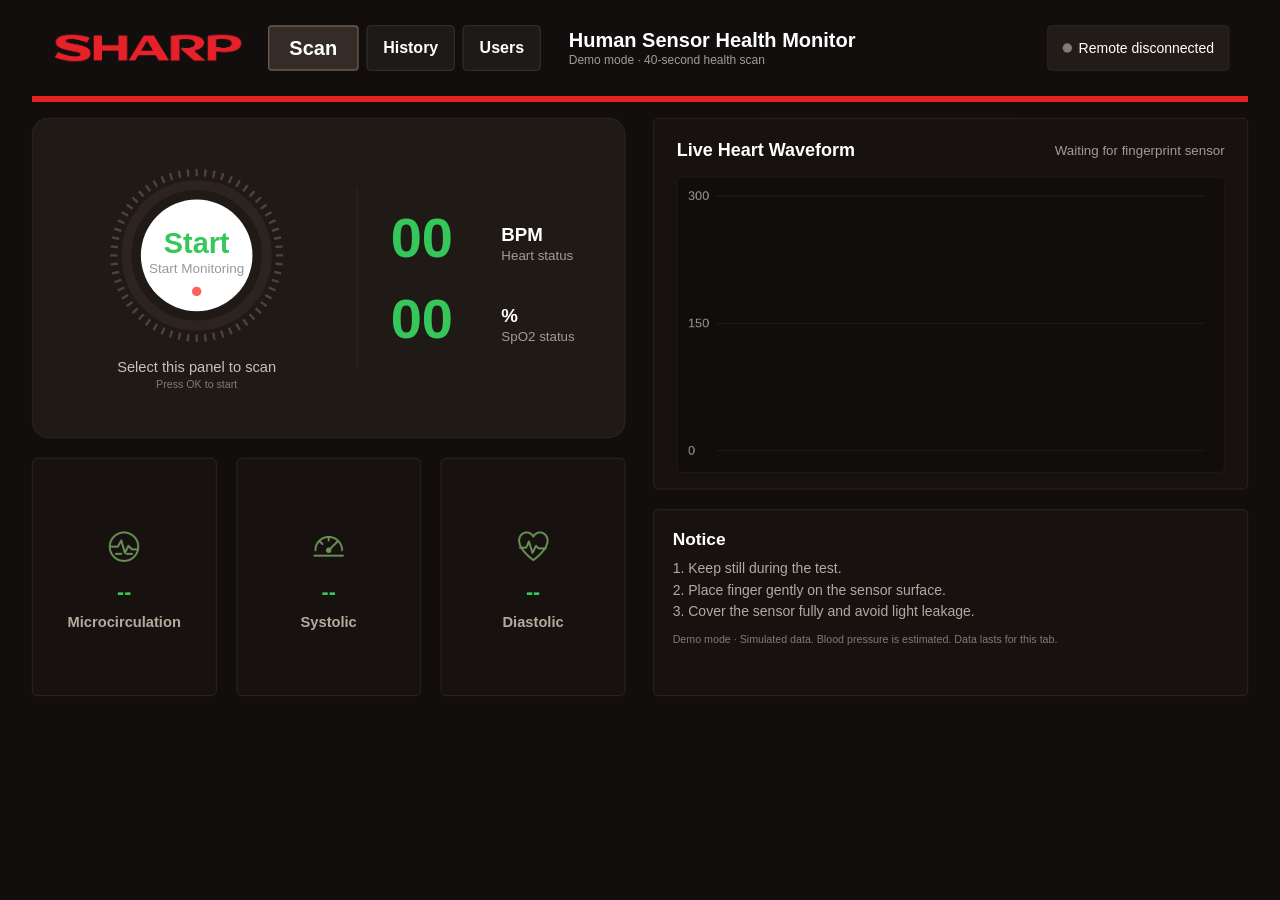
==== index.html @ 9d15a670 "Publish Human Health Monitor dashboard" ====
<!doctype html><html lang="en"><head><meta charset="utf-8"><meta name="viewport" content="width=device-width,initial-scale=1"><title>Human Health Monitor</title><meta name="description" content="Health sensor dashboard: measurements, pulse waveform, profiles and session reports."><link rel="icon" href="data:image/svg+xml,%3Csvg xmlns='http://www.w3.org/2000/svg' viewBox='0 0 32 32'%3E%3Crect width='32' height='32' rx='8' fill='%230b2430'/%3E%3Cpath d='M4 17h6l3-8 5 15 3-7h7' fill='none' stroke='%235de2c1' stroke-width='3'/%3E%3C/svg%3E"><link rel="stylesheet" href="style.css?v=2"></head><body><div id="stage"><header><button class="logoButton" id="logoButton" aria-label="Choose logo"><img id="brandLogo" src="assets/logo_sharp.png" alt="SHARP"></button><nav><button data-page="monitor" class="active">Scan</button><button data-page="reports">History</button><button data-page="users">Users</button></nav><div class="heading"><h1 id="pageTitle">Human Sensor Health Monitor</h1><p id="subtitle">Demo mode · 40-second health scan</p></div><button id="connect" class="connection"><i></i><span id="deviceName">Remote disconnected</span></button></header><main><section id="monitor" class="page scan"><div class="leftStack"><button class="collect" id="start" aria-label="Start health scan"><div class="ringAction"><div class="ring" id="ring"><svg viewBox="0 0 270 270" aria-hidden="true"><g id="ticks"></g><circle cx="135" cy="135" r="105.3" fill="none" stroke="#2d241f" stroke-width="14.85"/><circle id="progressArc" cx="135" cy="135" r="105.3" fill="none" stroke="#35c759" stroke-width="14.85" stroke-linecap="round" stroke-dasharray="661.619" stroke-dashoffset="661.619" transform="rotate(-90 135 135)"/><circle cx="135" cy="135" r="83.7" fill="white"/></svg><div class="ringText"><strong id="countdown">Start</strong><span id="ringCaption">Start Monitoring</span><i></i></div></div><span id="sessionTitle">Select this panel to scan</span><small id="sessionCopy">Press OK to start</small></div><div class="collectDivider"></div><div class="liveNumbers"><div class="liveRow"><strong id="hr">00</strong><div><b>BPM</b><span>Heart status</span></div></div><div class="liveRow"><strong id="spo">00</strong><div><b>%</b><span>SpO2 status</span></div></div></div></button><div class="bottomCards"><article class="panel"><img src="assets/microcirculation.png" alt=""><strong id="micro">--</strong><b>Microcirculation</b></article><article class="panel" title="Estimated from heart rate, not a measured blood pressure"><img src="assets/pressure.png" alt=""><strong id="sys">--</strong><b>Systolic</b></article><article class="panel" title="Estimated from heart rate, not a measured blood pressure"><img src="assets/hrv.png" alt=""><strong id="dia">--</strong><b>Diastolic</b></article></div></div><div class="rightStack"><article class="panel wavePanel"><div class="waveHead"><h2>Live Heart Waveform</h2><span id="waveLabel">Waiting for fingerprint sensor</span></div><div class="chart"><canvas id="wave" aria-label="Live heart waveform" role="img"></canvas></div></article><article class="panel noticePanel"><h2>Notice</h2><p>1. Keep still during the test.<br>2. Place finger gently on the sensor surface.<br>3. Cover the sensor fully and avoid light leakage.</p><small id="notice" role="status">Demo mode · Simulated data. Blood pressure is estimated. Data lasts for this tab.</small></article></div></section><section id="reports" class="page historyPage" hidden><aside class="panel historyNav" id="historyNav"></aside><div class="panel historyContent"><div class="sectionhead"><div><h2 id="historyHeading">Report</h2><p>Latest 10 full health reports</p></div><button class="gold" id="latestReport">View Latest Report</button></div><div class="historyColumns"><div class="chart historyChart"><h2>Trend Chart</h2><div id="trend"></div></div><div class="chart historyRecords"><h2>Records</h2><div id="history"></div><div id="empty" class="empty">No records yet</div></div></div><div class="historyDesc"><span id="historyDesc">Recent scan measurements and comparisons of core health metrics.</span><button id="download">Export CSV</button></div></div></section><section id="users" class="page usersPage" hidden><article class="panel profilesPanel"><div class="sectionhead"><h2>Family Members</h2><button class="gold" id="addUser">Add User</button></div><div id="userCards"></div></article><article class="panel settingsPanel"><h2>Privacy & Authorization</h2><div class="setting"><span class="settingIcon">♧</span><div><h3>Local Only</h3><p>Profiles and measurements remain in this browser tab. Export reports before closing the tab.</p></div><span class="tag">ON</span></div><div class="setting"><span class="settingIcon">♧</span><div><h3>Family Notifications</h3><p>Family notifications are not available in this web edition.</p></div><span class="tag muted">OFF</span></div><label class="profileLabel">Active user<select id="profile"></select></label></article></section></main><section id="reportDetail" hidden></section></div><div hidden><span id="date"></span><span id="modeBadge"></span><span id="sessionLabel"></span><span id="sessionMeta"></span><span id="signalLabel"></span><span id="hrv"></span><span id="fatigue"></span><span id="bp"></span><button id="stop"></button></div><dialog id="userDialog"><form id="userForm"><h2>Add profile</h2><label>Name<input name="name" required maxlength="60" autocomplete="off"></label><div class="formrow"><label>Age<input name="age" type="number" min="1" max="120"></label><label>Gender<select name="gender"><option>Not specified</option><option>Female</option><option>Male</option><option>Other</option></select></label></div><div class="formrow"><label>Height (cm)<input name="height" type="number" min="30" max="250"></label><label>Weight (kg)<input name="weight" type="number" min="1" max="350" step="0.1"></label></div><p class="mini">Session only. Closing this tab clears this profile.</p><div class="actions"><button type="button" id="cancelUser">Cancel</button><button class="primary">Create profile</button></div></form></dialog><dialog id="logoDialog"><h2>Select Logo</h2><div class="logoOptions"><button data-logo="sharp"><img src="assets/logo_sharp.png" alt="SHARP"></button><button data-logo="anycon"><img src="assets/logo_anycon.png" alt="ANYCON"></button></div><button id="closeLogo">Cancel</button></dialog><script src="app.js?v=2"></script></body></html>
---- style.css ----
*{box-sizing:border-box}:root{color-scheme:dark;--accent:#e52320;--green:#35c759;--bg:#120e0d;--muted:#a09c95}body{margin:0;background:var(--bg);font-family:Roboto,Arial,sans-serif;color:white}#stage{width:1920px;height:1080px;padding:0 48px 36px;transform-origin:top left;position:relative}button,input,select{font:inherit;color:inherit}button{cursor:pointer;border:1px solid #382e28;background:#221c19;border-radius:6px;padding:12px 22px}button:focus-visible{outline:3px solid #fff;outline-offset:2px}button:hover{background:#2c231d}button:disabled{opacity:.4;cursor:default}header{height:153px;display:flex;align-items:center;padding:0 28px;border-bottom:9px solid var(--accent);gap:0}.logoButton{background:transparent;border:0;padding:6px;margin-right:28px}.logoButton img{display:block;width:280px;height:56px;object-fit:contain}nav{display:flex;height:80px;padding:6px;gap:12px;flex-shrink:0}nav button{font-size:24px;font-weight:bold;background:#1e1a17;border-color:#4a3f38;padding:0 24px}nav button:first-child{font-size:30px;padding:0 30px}nav button.active{background:#352c27;border:2px solid #6b5a50}.heading{margin-left:36px;margin-right:20px;min-width:0;flex:1}.heading h1{font-size:30px;white-space:nowrap;margin:0;font-weight:700}.heading p{font-size:18px;color:var(--muted);white-space:nowrap;overflow:hidden;text-overflow:ellipsis;margin:3px 0 0}.connection{display:flex;gap:10px;align-items:center;white-space:nowrap;height:68px;margin-left:14px;font-size:21px}.connection i{width:14px;height:14px;border-radius:50%;background:#7f7b75}.connection.connected i{background:var(--green)}main{margin-top:24px;height:867px}.page{height:100%}.scan{display:grid;grid-template-columns:890px 1fr;gap:42px}.leftStack,.rightStack{display:flex;flex-direction:column;min-height:0}.panel{background:#171210;border:1px solid #3d2f26;border-radius:8px}.collect{height:480px;flex-shrink:0;background:#201a17;border:1px solid #352b25;border-radius:24px;padding:24px 56px;display:flex;align-items:center;text-align:left}.collect:focus-visible{outline:none;border:3px solid var(--green);padding:22px 54px}.collect:hover{background:#201a17}.ringAction{width:380px;flex-shrink:0;display:flex;flex-direction:column;align-items:center}.ring{width:270px;height:270px;position:relative}.ring svg{width:100%;height:100%}.ringText{position:absolute;inset:0;display:flex;align-items:center;justify-content:center;flex-direction:column;gap:4px;padding-top:22px}.ringText strong{font-size:43.2px;line-height:1;color:var(--green)}.ringText span{font-size:20.25px;color:#999}.ringText i{width:13.5px;height:13.5px;background:#ff3b30;border-radius:50%;margin-top:12px;opacity:.8}.scanning .ringText i{animation:blink 1.6s infinite}@keyframes blink{50%{opacity:.05}}.ringAction>span{font-size:22px;color:#c4c1b9;margin-top:20px}.ringAction>small{font-size:16px;color:#7f7b75;margin-top:4px}.collectDivider{width:1px;height:272px;background:#332a24;margin:0 50px;flex-shrink:0}.liveNumbers{flex:1}.liveRow{display:flex;align-items:flex-end}.liveRow+.liveRow{margin-top:28px}.liveRow>strong{font-size:84px;line-height:1.12;color:var(--green);width:150px;flex-shrink:0}.liveRow>div{margin-left:16px;margin-bottom:8px;display:flex;flex-direction:column;white-space:nowrap}.liveRow b{font-size:28px}.liveRow span{font-size:20px;color:var(--muted);margin-top:4px}.bottomCards{display:grid;grid-template-columns:repeat(3,1fr);gap:30px;flex:1;margin-top:30px}.bottomCards article{display:flex;flex-direction:column;align-items:center;justify-content:center;padding:28px 22px 24px}.bottomCards img{width:64px;height:64px;object-fit:contain}.bottomCards strong{font-size:32px;color:var(--green);margin-top:18px}.bottomCards b{font-size:22px;color:#b0ac9f;margin-top:14px}.wavePanel{flex:1;min-height:0;padding:32px 34px 24px;display:flex;flex-direction:column}.waveHead{display:flex;align-items:center;justify-content:space-between;gap:12px}.waveHead h2{font-size:27px;white-space:nowrap;margin:0}.waveHead span{font-size:20px;color:var(--muted);text-align:right}.chart{background:#110d0b;border:1px solid #281e18;border-radius:6px}.wavePanel .chart{flex:1;min-height:0;margin-top:24px;padding:8px}canvas{width:100%;height:100%;display:block}.noticePanel{height:280px;flex-shrink:0;margin-top:30px;padding:28px}.noticePanel h2{font-size:26px;margin:0}.noticePanel p{font-size:21px;color:#b0ac9f;line-height:1.55;margin:12px 0 0}.noticePanel small{display:block;font-size:16px;line-height:1.4;color:#7f7b75;margin-top:14px}h2,h3,p{margin-top:0}.historyPage{display:grid;grid-template-columns:300px 1fr;gap:30px}.historyNav{padding:18px;display:flex;flex-direction:column;gap:16px}.historyNav button{height:72px;font-size:24px;text-align:left;padding:0 24px;font-weight:700}.historyNav button.active{background:#352c27;color:#e8ca85;border-color:#6b5a50}.historyContent{padding:32px;display:flex;flex-direction:column}.sectionhead{display:flex;align-items:center;justify-content:space-between;gap:20px}.sectionhead h2{font-size:30px;margin:0}.historyContent .sectionhead h2{font-size:44px}.sectionhead p{font-size:21px;color:var(--muted);margin:8px 0 0}.gold{background:linear-gradient(135deg,#e8ca85,#c49045);color:#3e2a14;border:0;border-radius:34px;font-size:22px;height:68px;padding:0 32px}.gold:hover{background:linear-gradient(135deg,#eacb88,#cf9b4f)}.historyColumns{display:grid;grid-template-columns:1.1fr .9fr;gap:24px;margin-top:22px;flex:1;min-height:0}.historyColumns>div{padding:28px;display:flex;flex-direction:column;min-height:0}.historyColumns h2{font-size:30px;margin:0 0 16px}.historyDesc{background:#211b15;color:#7d7465;padding:18px 32px;margin-top:20px;font-size:21px;display:flex;align-items:center;gap:20px}.historyDesc span{flex:1}.historyDesc button{font-size:18px}#history{overflow:auto}.record{width:100%;text-align:left;margin-bottom:12px;padding:18px;font-size:23px}.record small{font-size:18px;color:var(--muted);display:block;margin-top:8px}.empty{font-size:24px;color:var(--muted);text-align:center;margin:auto;padding:20px}#trend{height:100%;display:grid;align-items:center}#trend svg{width:100%;height:100%}.usersPage{display:grid;grid-template-columns:1fr 1fr;gap:36px}.profilesPanel,.settingsPanel{padding:34px;overflow:auto}.settingsPanel h2{font-size:30px}.setting{display:flex;align-items:center;gap:18px;padding:22px;margin-top:22px;background:#1b1513;border:1px solid #322720;border-radius:6px}.settingIcon{font-size:42px;color:#c49045}.setting h3{font-size:26px;margin:0}.setting p{font-size:22px;color:var(--muted);line-height:1.4;margin:6px 0 0}.tag{background:#293323;color:#d4e4cd;padding:10px 22px;font-size:19px;border-radius:6px}.muted{background:#201b18;color:#7f7b75}.profileLabel{display:flex;align-items:center;justify-content:space-between;margin-top:30px;font-size:22px;color:var(--muted)}select,input{background:#211a16;border:1px solid #4a3f38;border-radius:6px;padding:12px;font-size:22px}#userCards{margin-top:24px}.usercard{display:flex;align-items:center;gap:22px;padding:25px;margin-bottom:18px;border:1px solid #322720;background:#1b1513;border-radius:6px}.usercard.selected{border-color:#c49045;background:#251d18}.avatar{border-radius:50%;background:#413324;color:#e8ca85;width:72px;height:72px;display:grid;place-items:center;font-size:30px}.usercard h2{font-size:28px;margin:0 0 8px}.usercard p{font-size:20px;color:var(--muted);margin:4px 0}.usercard .userInfo{flex:1}.usercard button{font-size:20px}.usercard .editUser{padding:12px}dialog{background:#171210;color:white;border:1px solid #4a3f38;border-radius:12px;padding:30px;width:520px;max-width:90vw;font-size:18px}dialog::backdrop{background:#000b}dialog h2{font-size:26px}form label{display:grid;gap:8px;margin:16px 0}form input,form select{width:100%;font-size:18px}.formrow{display:grid;grid-template-columns:1fr 1fr;gap:15px}.actions{display:flex;justify-content:flex-end;gap:12px}.primary{background:#c49045;color:#26170b}.mini{font-size:14px;color:var(--muted)}.logoOptions{display:flex;gap:15px;margin:25px 0}.logoOptions img{width:170px;height:50px;object-fit:contain}#reportDetail{position:absolute;inset:0;background:var(--bg);padding:24px 32px;z-index:3;display:grid;grid-template-columns:1.8fr 1fr;gap:16px}.reportMain,.reportAside{padding:16px;display:flex;flex-direction:column;gap:12px;min-height:0}.reportHeader{display:flex;align-items:center;justify-content:space-between;height:72px;gap:20px}.reportHeader h2{background:#3a3028;font-size:32px;padding:10px 32px;clip-path:polygon(0 0,95% 0,100% 100%,5% 100%);margin:0}.score{background:#24201c;padding:10px 18px;font-size:12px;color:var(--muted)}.score strong{display:block;font-size:24px;color:var(--green)}.reportGauges{display:grid;grid-template-columns:1fr 1fr;gap:20px;height:190px}.reportGauge{display:flex;align-items:center;justify-content:center;gap:18px;background:#1b1513;border:1px solid #322720;border-radius:6px;font-size:26px}.gauge{width:154px;height:154px;border-radius:50%;border:11px solid #35c759;display:flex;flex-direction:column;justify-content:center;align-items:center;color:#35c759;font-size:38px}.gauge small{font-size:18px;color:var(--muted)}.reportTiles{display:grid;grid-template-columns:repeat(4,1fr);gap:8px;height:105px}.tile{border:1px solid #322720;padding:12px;background:#1b1513;display:flex;gap:10px;align-items:center;font-size:16px}.tile img{width:36px;height:36px}.tile strong{display:block;color:var(--green);font-size:24px;margin:8px 0}.reportCharts{display:grid;grid-template-columns:1fr 1fr;gap:12px;flex:1;min-height:0}.reportCharts>div{padding:18px;display:flex;flex-direction:column}.reportCharts h3{font-size:23px;margin:0}.reportCharts svg{width:100%;flex:1;min-height:0}.reportAdvice{height:180px;background:#1b1513;border:1px solid #322720;padding:24px}.reportAdvice h3{font-size:26px}.reportAdvice p{font-size:21px;color:var(--muted);line-height:1.5}.reportAside h2{font-size:26px;margin:0}.reportAside>p{font-size:16px;color:var(--muted);margin:0}.overall{height:110px;border:1px solid #322720;background:#1b1513;padding:20px;display:flex;justify-content:space-between;align-items:center;font-size:22px}.overall strong{font-size:32px;color:var(--green)}.miniCharts{display:grid;grid-template-columns:1fr 1fr;grid-template-rows:repeat(3,1fr);gap:10px;flex:1;min-height:0}.miniChart{padding:12px;border:1px solid #322720;background:#1b1513;display:flex;flex-direction:column}.miniChart h3{font-size:18px;margin:0;display:flex;justify-content:space-between}.miniChart h3 span{font-size:12px;color:#c49045}.miniChart svg{width:100%;flex:1;min-height:0}.miniValues{display:flex;justify-content:space-between;font-size:12px;color:var(--muted)}.miniValues strong{display:block;font-size:20px;color:var(--green)}[hidden]{display:none!important}@media(prefers-reduced-motion:reduce){*{animation:none!important}}
@media(max-width:849px){#stage{width:100%;height:auto;padding:0 16px 24px}header{height:auto;min-height:125px;flex-wrap:wrap;padding:16px 0;gap:12px;border-bottom-width:4px}.logoButton{margin-right:10px;padding:0}.logoButton img{width:140px;height:28px}nav{height:46px;padding:0;gap:6px}nav button,nav button:first-child{font-size:16px;padding:0 15px}.heading{margin:0;order:3;width:100%;flex:auto}.heading h1{font-size:22px}.heading p{font-size:14px}.connection{margin:0;margin-left:auto;height:40px;font-size:13px;padding:8px}.connection i{width:9px;height:9px}main{height:auto;margin-top:18px}.scan{grid-template-columns:1fr;gap:20px}.collect{height:330px;padding:18px;justify-content:center}.collect:focus-visible{padding:16px}.ringAction{width:48%;}.ring{width:190px;height:190px}.ringText{padding-top:14px;gap:3px}.ringText strong{font-size:30px}.ringText span{font-size:14px}.ringText i{width:9px;height:9px;margin-top:8px}.ringAction>span{font-size:15px;margin-top:12px}.ringAction>small{font-size:13px}.collectDivider{height:190px;margin:0 20px}.liveRow>strong{font-size:48px;width:80px}.liveRow>div{margin-left:8px}.liveRow b{font-size:20px}.liveRow span{font-size:13px}.bottomCards{gap:12px;margin-top:16px;height:170px}.bottomCards article{padding:16px 6px}.bottomCards img{width:42px;height:42px}.bottomCards strong{font-size:24px;margin-top:10px}.bottomCards b{font-size:14px;margin-top:10px}.wavePanel{height:340px;flex:none;padding:20px}.waveHead h2{font-size:19px}.waveHead span{font-size:13px}.wavePanel .chart{margin-top:16px}.noticePanel{height:auto;margin-top:16px;padding:20px}.noticePanel h2{font-size:22px}.noticePanel p{font-size:16px}.noticePanel small{font-size:13px}.historyPage{grid-template-columns:1fr;gap:16px}.historyNav{display:flex;flex-direction:row;overflow:auto;padding:10px;gap:8px}.historyNav button{font-size:14px;white-space:nowrap;height:44px;padding:0 15px}.historyContent{padding:18px}.historyContent .sectionhead h2{font-size:26px}.sectionhead p{font-size:14px}.gold{font-size:14px;height:44px;padding:0 18px}.historyColumns{grid-template-columns:1fr}.historyColumns>div{padding:16px;min-height:220px}.historyColumns h2{font-size:22px}.historyDesc{padding:14px;font-size:14px;flex-wrap:wrap}.historyDesc button{font-size:14px}.record{font-size:17px}.record small{font-size:14px}.usersPage{grid-template-columns:1fr;gap:16px}.profilesPanel,.settingsPanel{padding:20px}.sectionhead h2,.settingsPanel h2{font-size:24px}.usercard{padding:14px;gap:12px}.avatar{width:44px;height:44px;font-size:24px}.usercard h2{font-size:21px}.usercard p{font-size:14px}.usercard button{font-size:14px;padding:10px}.setting{padding:14px;gap:12px}.setting h3{font-size:20px}.setting p{font-size:15px}.settingIcon{font-size:28px}.tag{padding:6px 12px;font-size:14px}.profileLabel,select{font-size:16px}#reportDetail{position:fixed;overflow:auto;grid-template-columns:1fr;padding:16px;display:block}.reportHeader h2{font-size:19px;padding:10px}.reportHeader button{font-size:14px;padding:10px}.score{font-size:10px;padding:8px}.reportGauges{height:140px;gap:10px}.gauge{width:100px;height:100px;font-size:28px;border-width:7px}.reportGauge{gap:8px;font-size:17px}.gauge small{font-size:14px}.reportTiles{height:auto;grid-template-columns:1fr 1fr}.reportCharts{min-height:200px}.reportCharts h3{font-size:17px}.reportAdvice{height:auto;padding:16px}.reportAdvice h3{font-size:20px}.reportAdvice p{font-size:15px}.reportAside{margin-top:16px}.miniCharts{grid-template-rows:repeat(3,220px)}.reportHeader{gap:6px}.profileLabel{gap:12px}}@media(max-width:430px){.connection{order:4;margin-left:0}.collect{height:280px;padding:10px}.ring{width:145px;height:145px}.ringText strong{font-size:23px}.ringText span{font-size:11px}.ringText i{width:7px;height:7px;margin-top:3px}.ringText{padding-top:10px}.ringAction>span{font-size:13px}.collectDivider{margin:0 10px}.liveRow>strong{font-size:37px;width:56px}.liveRow b{font-size:17px}.liveRow span{font-size:11px}.bottomCards b{font-size:12px}.reportGauge{font-size:13px}.gauge{width:80px;height:80px;font-size:22px}}
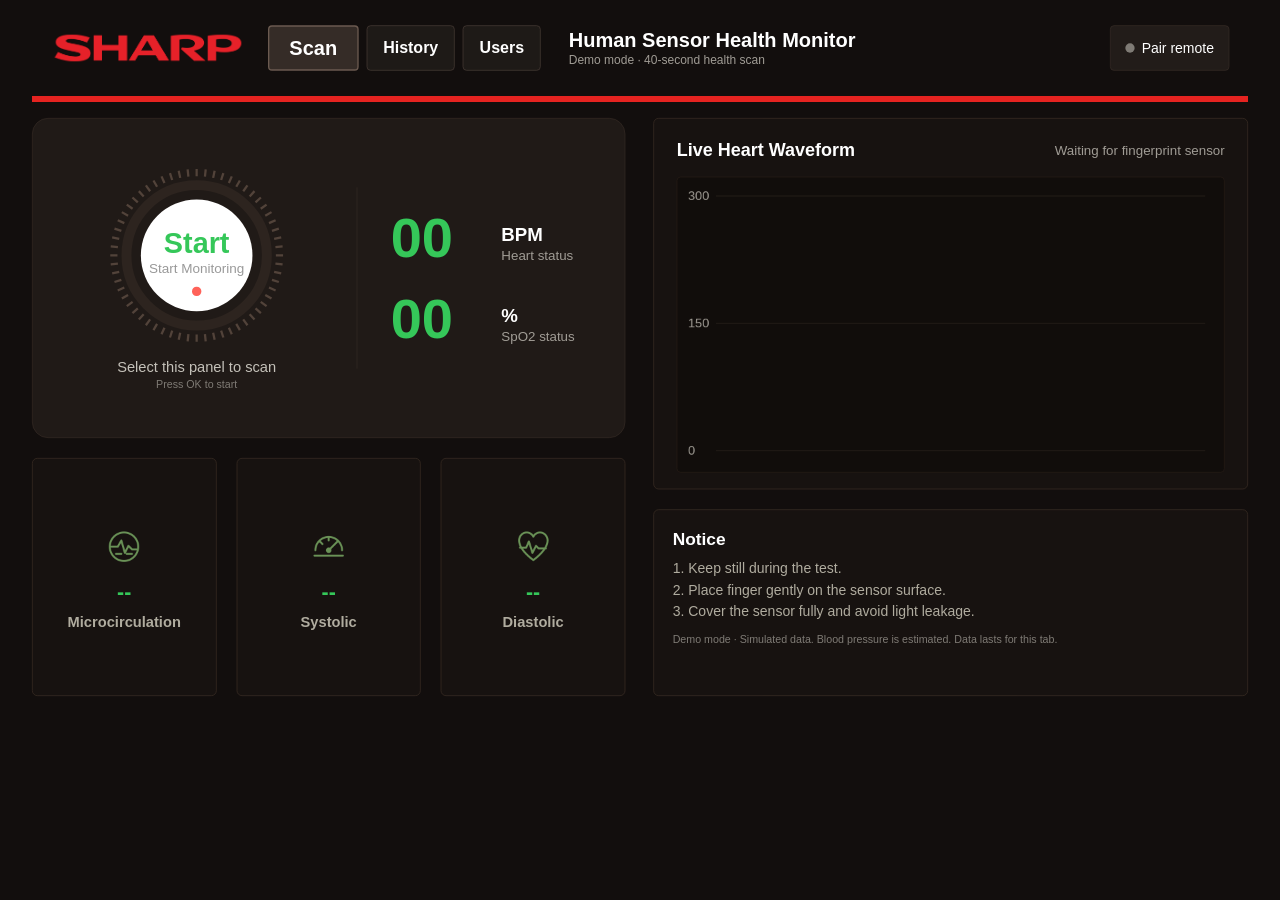
==== commit 4b1eb1a0: "Show discoverable BLE remotes without service advertisement filter" ====
--- a/index.html
+++ b/index.html
@@ -1 +1 @@
-<!doctype html><html lang="en"><head><meta charset="utf-8"><meta name="viewport" content="width=device-width,initial-scale=1"><title>Human Health Monitor</title><meta name="description" content="Health sensor dashboard: measurements, pulse waveform, profiles and session reports."><link rel="icon" href="data:image/svg+xml,%3Csvg xmlns='http://www.w3.org/2000/svg' viewBox='0 0 32 32'%3E%3Crect width='32' height='32' rx='8' fill='%230b2430'/%3E%3Cpath d='M4 17h6l3-8 5 15 3-7h7' fill='none' stroke='%235de2c1' stroke-width='3'/%3E%3C/svg%3E"><link rel="stylesheet" href="style.css?v=2"></head><body><div id="stage"><header><button class="logoButton" id="logoButton" aria-label="Choose logo"><img id="brandLogo" src="assets/logo_sharp.png" alt="SHARP"></button><nav><button data-page="monitor" class="active">Scan</button><button data-page="reports">History</button><button data-page="users">Users</button></nav><div class="heading"><h1 id="pageTitle">Human Sensor Health Monitor</h1><p id="subtitle">Demo mode · 40-second health scan</p></div><button id="connect" class="connection"><i></i><span id="deviceName">Remote disconnected</span></button></header><main><section id="monitor" class="page scan"><div class="leftStack"><button class="collect" id="start" aria-label="Start health scan"><div class="ringAction"><div class="ring" id="ring"><svg viewBox="0 0 270 270" aria-hidden="true"><g id="ticks"></g><circle cx="135" cy="135" r="105.3" fill="none" stroke="#2d241f" stroke-width="14.85"/><circle id="progressArc" cx="135" cy="135" r="105.3" fill="none" stroke="#35c759" stroke-width="14.85" stroke-linecap="round" stroke-dasharray="661.619" stroke-dashoffset="661.619" transform="rotate(-90 135 135)"/><circle cx="135" cy="135" r="83.7" fill="white"/></svg><div class="ringText"><strong id="countdown">Start</strong><span id="ringCaption">Start Monitoring</span><i></i></div></div><span id="sessionTitle">Select this panel to scan</span><small id="sessionCopy">Press OK to start</small></div><div class="collectDivider"></div><div class="liveNumbers"><div class="liveRow"><strong id="hr">00</strong><div><b>BPM</b><span>Heart status</span></div></div><div class="liveRow"><strong id="spo">00</strong><div><b>%</b><span>SpO2 status</span></div></div></div></button><div class="bottomCards"><article class="panel"><img src="assets/microcirculation.png" alt=""><strong id="micro">--</strong><b>Microcirculation</b></article><article class="panel" title="Estimated from heart rate, not a measured blood pressure"><img src="assets/pressure.png" alt=""><strong id="sys">--</strong><b>Systolic</b></article><article class="panel" title="Estimated from heart rate, not a measured blood pressure"><img src="assets/hrv.png" alt=""><strong id="dia">--</strong><b>Diastolic</b></article></div></div><div class="rightStack"><article class="panel wavePanel"><div class="waveHead"><h2>Live Heart Waveform</h2><span id="waveLabel">Waiting for fingerprint sensor</span></div><div class="chart"><canvas id="wave" aria-label="Live heart waveform" role="img"></canvas></div></article><article class="panel noticePanel"><h2>Notice</h2><p>1. Keep still during the test.<br>2. Place finger gently on the sensor surface.<br>3. Cover the sensor fully and avoid light leakage.</p><small id="notice" role="status">Demo mode · Simulated data. Blood pressure is estimated. Data lasts for this tab.</small></article></div></section><section id="reports" class="page historyPage" hidden><aside class="panel historyNav" id="historyNav"></aside><div class="panel historyContent"><div class="sectionhead"><div><h2 id="historyHeading">Report</h2><p>Latest 10 full health reports</p></div><button class="gold" id="latestReport">View Latest Report</button></div><div class="historyColumns"><div class="chart historyChart"><h2>Trend Chart</h2><div id="trend"></div></div><div class="chart historyRecords"><h2>Records</h2><div id="history"></div><div id="empty" class="empty">No records yet</div></div></div><div class="historyDesc"><span id="historyDesc">Recent scan measurements and comparisons of core health metrics.</span><button id="download">Export CSV</button></div></div></section><section id="users" class="page usersPage" hidden><article class="panel profilesPanel"><div class="sectionhead"><h2>Family Members</h2><button class="gold" id="addUser">Add User</button></div><div id="userCards"></div></article><article class="panel settingsPanel"><h2>Privacy & Authorization</h2><div class="setting"><span class="settingIcon">♧</span><div><h3>Local Only</h3><p>Profiles and measurements remain in this browser tab. Export reports before closing the tab.</p></div><span class="tag">ON</span></div><div class="setting"><span class="settingIcon">♧</span><div><h3>Family Notifications</h3><p>Family notifications are not available in this web edition.</p></div><span class="tag muted">OFF</span></div><label class="profileLabel">Active user<select id="profile"></select></label></article></section></main><section id="reportDetail" hidden></section></div><div hidden><span id="date"></span><span id="modeBadge"></span><span id="sessionLabel"></span><span id="sessionMeta"></span><span id="signalLabel"></span><span id="hrv"></span><span id="fatigue"></span><span id="bp"></span><button id="stop"></button></div><dialog id="userDialog"><form id="userForm"><h2>Add profile</h2><label>Name<input name="name" required maxlength="60" autocomplete="off"></label><div class="formrow"><label>Age<input name="age" type="number" min="1" max="120"></label><label>Gender<select name="gender"><option>Not specified</option><option>Female</option><option>Male</option><option>Other</option></select></label></div><div class="formrow"><label>Height (cm)<input name="height" type="number" min="30" max="250"></label><label>Weight (kg)<input name="weight" type="number" min="1" max="350" step="0.1"></label></div><p class="mini">Session only. Closing this tab clears this profile.</p><div class="actions"><button type="button" id="cancelUser">Cancel</button><button class="primary">Create profile</button></div></form></dialog><dialog id="logoDialog"><h2>Select Logo</h2><div class="logoOptions"><button data-logo="sharp"><img src="assets/logo_sharp.png" alt="SHARP"></button><button data-logo="anycon"><img src="assets/logo_anycon.png" alt="ANYCON"></button></div><button id="closeLogo">Cancel</button></dialog><script src="app.js?v=2"></script></body></html>+<!doctype html><html lang="en"><head><meta charset="utf-8"><meta name="viewport" content="width=device-width,initial-scale=1"><title>Human Health Monitor</title><meta name="description" content="Health sensor dashboard: measurements, pulse waveform, profiles and session reports."><link rel="icon" href="data:image/svg+xml,%3Csvg xmlns='http://www.w3.org/2000/svg' viewBox='0 0 32 32'%3E%3Crect width='32' height='32' rx='8' fill='%230b2430'/%3E%3Cpath d='M4 17h6l3-8 5 15 3-7h7' fill='none' stroke='%235de2c1' stroke-width='3'/%3E%3C/svg%3E"><link rel="stylesheet" href="style.css?v=2"></head><body><div id="stage"><header><button class="logoButton" id="logoButton" aria-label="Choose logo"><img id="brandLogo" src="assets/logo_sharp.png" alt="SHARP"></button><nav><button data-page="monitor" class="active">Scan</button><button data-page="reports">History</button><button data-page="users">Users</button></nav><div class="heading"><h1 id="pageTitle">Human Sensor Health Monitor</h1><p id="subtitle">Demo mode · 40-second health scan</p></div><button id="connect" class="connection"><i></i><span id="deviceName">Pair remote</span></button></header><main><section id="monitor" class="page scan"><div class="leftStack"><button class="collect" id="start" aria-label="Start health scan"><div class="ringAction"><div class="ring" id="ring"><svg viewBox="0 0 270 270" aria-hidden="true"><g id="ticks"></g><circle cx="135" cy="135" r="105.3" fill="none" stroke="#2d241f" stroke-width="14.85"/><circle id="progressArc" cx="135" cy="135" r="105.3" fill="none" stroke="#35c759" stroke-width="14.85" stroke-linecap="round" stroke-dasharray="661.619" stroke-dashoffset="661.619" transform="rotate(-90 135 135)"/><circle cx="135" cy="135" r="83.7" fill="white"/></svg><div class="ringText"><strong id="countdown">Start</strong><span id="ringCaption">Start Monitoring</span><i></i></div></div><span id="sessionTitle">Select this panel to scan</span><small id="sessionCopy">Press OK to start</small></div><div class="collectDivider"></div><div class="liveNumbers"><div class="liveRow"><strong id="hr">00</strong><div><b>BPM</b><span>Heart status</span></div></div><div class="liveRow"><strong id="spo">00</strong><div><b>%</b><span>SpO2 status</span></div></div></div></button><div class="bottomCards"><article class="panel"><img src="assets/microcirculation.png" alt=""><strong id="micro">--</strong><b>Microcirculation</b></article><article class="panel" title="Estimated from heart rate, not a measured blood pressure"><img src="assets/pressure.png" alt=""><strong id="sys">--</strong><b>Systolic</b></article><article class="panel" title="Estimated from heart rate, not a measured blood pressure"><img src="assets/hrv.png" alt=""><strong id="dia">--</strong><b>Diastolic</b></article></div></div><div class="rightStack"><article class="panel wavePanel"><div class="waveHead"><h2>Live Heart Waveform</h2><span id="waveLabel">Waiting for fingerprint sensor</span></div><div class="chart"><canvas id="wave" aria-label="Live heart waveform" role="img"></canvas></div></article><article class="panel noticePanel"><h2>Notice</h2><p>1. Keep still during the test.<br>2. Place finger gently on the sensor surface.<br>3. Cover the sensor fully and avoid light leakage.</p><small id="notice" role="status">Demo mode · Simulated data. Blood pressure is estimated. Data lasts for this tab.</small></article></div></section><section id="reports" class="page historyPage" hidden><aside class="panel historyNav" id="historyNav"></aside><div class="panel historyContent"><div class="sectionhead"><div><h2 id="historyHeading">Report</h2><p>Latest 10 full health reports</p></div><button class="gold" id="latestReport">View Latest Report</button></div><div class="historyColumns"><div class="chart historyChart"><h2>Trend Chart</h2><div id="trend"></div></div><div class="chart historyRecords"><h2>Records</h2><div id="history"></div><div id="empty" class="empty">No records yet</div></div></div><div class="historyDesc"><span id="historyDesc">Recent scan measurements and comparisons of core health metrics.</span><button id="download">Export CSV</button></div></div></section><section id="users" class="page usersPage" hidden><article class="panel profilesPanel"><div class="sectionhead"><h2>Family Members</h2><button class="gold" id="addUser">Add User</button></div><div id="userCards"></div></article><article class="panel settingsPanel"><h2>Privacy & Authorization</h2><div class="setting"><span class="settingIcon">♧</span><div><h3>Local Only</h3><p>Profiles and measurements remain in this browser tab. Export reports before closing the tab.</p></div><span class="tag">ON</span></div><div class="setting"><span class="settingIcon">♧</span><div><h3>Family Notifications</h3><p>Family notifications are not available in this web edition.</p></div><span class="tag muted">OFF</span></div><label class="profileLabel">Active user<select id="profile"></select></label></article></section></main><section id="reportDetail" hidden></section></div><div hidden><span id="date"></span><span id="modeBadge"></span><span id="sessionLabel"></span><span id="sessionMeta"></span><span id="signalLabel"></span><span id="hrv"></span><span id="fatigue"></span><span id="bp"></span><button id="stop"></button></div><dialog id="userDialog"><form id="userForm"><h2>Add profile</h2><label>Name<input name="name" required maxlength="60" autocomplete="off"></label><div class="formrow"><label>Age<input name="age" type="number" min="1" max="120"></label><label>Gender<select name="gender"><option>Not specified</option><option>Female</option><option>Male</option><option>Other</option></select></label></div><div class="formrow"><label>Height (cm)<input name="height" type="number" min="30" max="250"></label><label>Weight (kg)<input name="weight" type="number" min="1" max="350" step="0.1"></label></div><p class="mini">Session only. Closing this tab clears this profile.</p><div class="actions"><button type="button" id="cancelUser">Cancel</button><button class="primary">Create profile</button></div></form></dialog><dialog id="logoDialog"><h2>Select Logo</h2><div class="logoOptions"><button data-logo="sharp"><img src="assets/logo_sharp.png" alt="SHARP"></button><button data-logo="anycon"><img src="assets/logo_anycon.png" alt="ANYCON"></button></div><button id="closeLogo">Cancel</button></dialog><script src="app.js?v=3"></script></body></html>
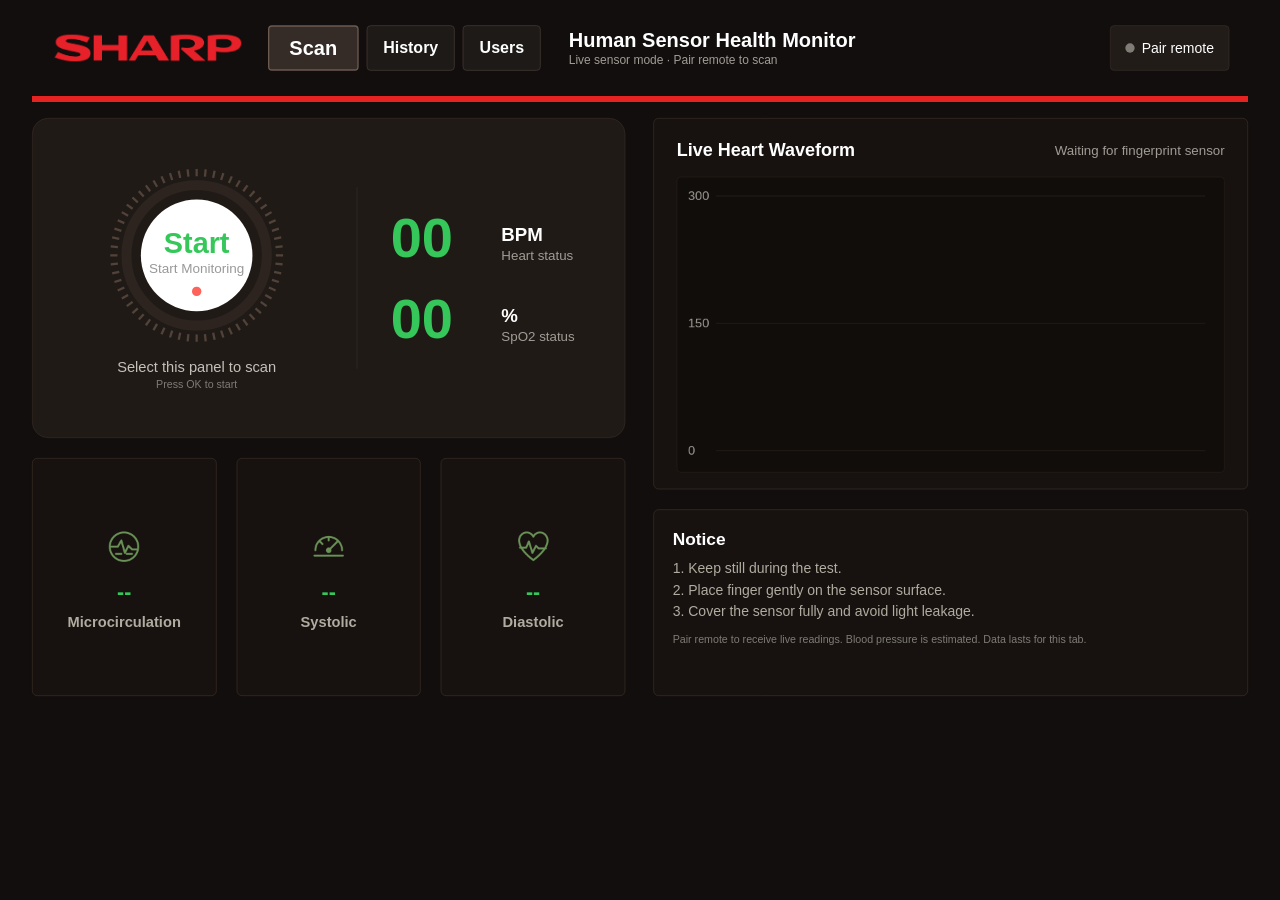
==== commit c4f59faa: "Use live sensor notifications and remove automatic demo scans" ====
--- a/index.html
+++ b/index.html
@@ -1 +1 @@
-<!doctype html><html lang="en"><head><meta charset="utf-8"><meta name="viewport" content="width=device-width,initial-scale=1"><title>Human Health Monitor</title><meta name="description" content="Health sensor dashboard: measurements, pulse waveform, profiles and session reports."><link rel="icon" href="data:image/svg+xml,%3Csvg xmlns='http://www.w3.org/2000/svg' viewBox='0 0 32 32'%3E%3Crect width='32' height='32' rx='8' fill='%230b2430'/%3E%3Cpath d='M4 17h6l3-8 5 15 3-7h7' fill='none' stroke='%235de2c1' stroke-width='3'/%3E%3C/svg%3E"><link rel="stylesheet" href="style.css?v=2"></head><body><div id="stage"><header><button class="logoButton" id="logoButton" aria-label="Choose logo"><img id="brandLogo" src="assets/logo_sharp.png" alt="SHARP"></button><nav><button data-page="monitor" class="active">Scan</button><button data-page="reports">History</button><button data-page="users">Users</button></nav><div class="heading"><h1 id="pageTitle">Human Sensor Health Monitor</h1><p id="subtitle">Demo mode · 40-second health scan</p></div><button id="connect" class="connection"><i></i><span id="deviceName">Pair remote</span></button></header><main><section id="monitor" class="page scan"><div class="leftStack"><button class="collect" id="start" aria-label="Start health scan"><div class="ringAction"><div class="ring" id="ring"><svg viewBox="0 0 270 270" aria-hidden="true"><g id="ticks"></g><circle cx="135" cy="135" r="105.3" fill="none" stroke="#2d241f" stroke-width="14.85"/><circle id="progressArc" cx="135" cy="135" r="105.3" fill="none" stroke="#35c759" stroke-width="14.85" stroke-linecap="round" stroke-dasharray="661.619" stroke-dashoffset="661.619" transform="rotate(-90 135 135)"/><circle cx="135" cy="135" r="83.7" fill="white"/></svg><div class="ringText"><strong id="countdown">Start</strong><span id="ringCaption">Start Monitoring</span><i></i></div></div><span id="sessionTitle">Select this panel to scan</span><small id="sessionCopy">Press OK to start</small></div><div class="collectDivider"></div><div class="liveNumbers"><div class="liveRow"><strong id="hr">00</strong><div><b>BPM</b><span>Heart status</span></div></div><div class="liveRow"><strong id="spo">00</strong><div><b>%</b><span>SpO2 status</span></div></div></div></button><div class="bottomCards"><article class="panel"><img src="assets/microcirculation.png" alt=""><strong id="micro">--</strong><b>Microcirculation</b></article><article class="panel" title="Estimated from heart rate, not a measured blood pressure"><img src="assets/pressure.png" alt=""><strong id="sys">--</strong><b>Systolic</b></article><article class="panel" title="Estimated from heart rate, not a measured blood pressure"><img src="assets/hrv.png" alt=""><strong id="dia">--</strong><b>Diastolic</b></article></div></div><div class="rightStack"><article class="panel wavePanel"><div class="waveHead"><h2>Live Heart Waveform</h2><span id="waveLabel">Waiting for fingerprint sensor</span></div><div class="chart"><canvas id="wave" aria-label="Live heart waveform" role="img"></canvas></div></article><article class="panel noticePanel"><h2>Notice</h2><p>1. Keep still during the test.<br>2. Place finger gently on the sensor surface.<br>3. Cover the sensor fully and avoid light leakage.</p><small id="notice" role="status">Demo mode · Simulated data. Blood pressure is estimated. Data lasts for this tab.</small></article></div></section><section id="reports" class="page historyPage" hidden><aside class="panel historyNav" id="historyNav"></aside><div class="panel historyContent"><div class="sectionhead"><div><h2 id="historyHeading">Report</h2><p>Latest 10 full health reports</p></div><button class="gold" id="latestReport">View Latest Report</button></div><div class="historyColumns"><div class="chart historyChart"><h2>Trend Chart</h2><div id="trend"></div></div><div class="chart historyRecords"><h2>Records</h2><div id="history"></div><div id="empty" class="empty">No records yet</div></div></div><div class="historyDesc"><span id="historyDesc">Recent scan measurements and comparisons of core health metrics.</span><button id="download">Export CSV</button></div></div></section><section id="users" class="page usersPage" hidden><article class="panel profilesPanel"><div class="sectionhead"><h2>Family Members</h2><button class="gold" id="addUser">Add User</button></div><div id="userCards"></div></article><article class="panel settingsPanel"><h2>Privacy & Authorization</h2><div class="setting"><span class="settingIcon">♧</span><div><h3>Local Only</h3><p>Profiles and measurements remain in this browser tab. Export reports before closing the tab.</p></div><span class="tag">ON</span></div><div class="setting"><span class="settingIcon">♧</span><div><h3>Family Notifications</h3><p>Family notifications are not available in this web edition.</p></div><span class="tag muted">OFF</span></div><label class="profileLabel">Active user<select id="profile"></select></label></article></section></main><section id="reportDetail" hidden></section></div><div hidden><span id="date"></span><span id="modeBadge"></span><span id="sessionLabel"></span><span id="sessionMeta"></span><span id="signalLabel"></span><span id="hrv"></span><span id="fatigue"></span><span id="bp"></span><button id="stop"></button></div><dialog id="userDialog"><form id="userForm"><h2>Add profile</h2><label>Name<input name="name" required maxlength="60" autocomplete="off"></label><div class="formrow"><label>Age<input name="age" type="number" min="1" max="120"></label><label>Gender<select name="gender"><option>Not specified</option><option>Female</option><option>Male</option><option>Other</option></select></label></div><div class="formrow"><label>Height (cm)<input name="height" type="number" min="30" max="250"></label><label>Weight (kg)<input name="weight" type="number" min="1" max="350" step="0.1"></label></div><p class="mini">Session only. Closing this tab clears this profile.</p><div class="actions"><button type="button" id="cancelUser">Cancel</button><button class="primary">Create profile</button></div></form></dialog><dialog id="logoDialog"><h2>Select Logo</h2><div class="logoOptions"><button data-logo="sharp"><img src="assets/logo_sharp.png" alt="SHARP"></button><button data-logo="anycon"><img src="assets/logo_anycon.png" alt="ANYCON"></button></div><button id="closeLogo">Cancel</button></dialog><script src="app.js?v=3"></script></body></html>+<!doctype html><html lang="en"><head><meta charset="utf-8"><meta name="viewport" content="width=device-width,initial-scale=1"><title>Human Health Monitor</title><meta name="description" content="Health sensor dashboard: measurements, pulse waveform, profiles and session reports."><link rel="icon" href="data:image/svg+xml,%3Csvg xmlns='http://www.w3.org/2000/svg' viewBox='0 0 32 32'%3E%3Crect width='32' height='32' rx='8' fill='%230b2430'/%3E%3Cpath d='M4 17h6l3-8 5 15 3-7h7' fill='none' stroke='%235de2c1' stroke-width='3'/%3E%3C/svg%3E"><link rel="stylesheet" href="style.css?v=2"></head><body><div id="stage"><header><button class="logoButton" id="logoButton" aria-label="Choose logo"><img id="brandLogo" src="assets/logo_sharp.png" alt="SHARP"></button><nav><button data-page="monitor" class="active">Scan</button><button data-page="reports">History</button><button data-page="users">Users</button></nav><div class="heading"><h1 id="pageTitle">Human Sensor Health Monitor</h1><p id="subtitle">Live sensor mode · Pair remote to scan</p></div><button id="connect" class="connection"><i></i><span id="deviceName">Pair remote</span></button></header><main><section id="monitor" class="page scan"><div class="leftStack"><button class="collect" id="start" aria-label="Start health scan"><div class="ringAction"><div class="ring" id="ring"><svg viewBox="0 0 270 270" aria-hidden="true"><g id="ticks"></g><circle cx="135" cy="135" r="105.3" fill="none" stroke="#2d241f" stroke-width="14.85"/><circle id="progressArc" cx="135" cy="135" r="105.3" fill="none" stroke="#35c759" stroke-width="14.85" stroke-linecap="round" stroke-dasharray="661.619" stroke-dashoffset="661.619" transform="rotate(-90 135 135)"/><circle cx="135" cy="135" r="83.7" fill="white"/></svg><div class="ringText"><strong id="countdown">Start</strong><span id="ringCaption">Start Monitoring</span><i></i></div></div><span id="sessionTitle">Select this panel to scan</span><small id="sessionCopy">Press OK to start</small></div><div class="collectDivider"></div><div class="liveNumbers"><div class="liveRow"><strong id="hr">00</strong><div><b>BPM</b><span>Heart status</span></div></div><div class="liveRow"><strong id="spo">00</strong><div><b>%</b><span>SpO2 status</span></div></div></div></button><div class="bottomCards"><article class="panel"><img src="assets/microcirculation.png" alt=""><strong id="micro">--</strong><b>Microcirculation</b></article><article class="panel" title="Estimated from heart rate, not a measured blood pressure"><img src="assets/pressure.png" alt=""><strong id="sys">--</strong><b>Systolic</b></article><article class="panel" title="Estimated from heart rate, not a measured blood pressure"><img src="assets/hrv.png" alt=""><strong id="dia">--</strong><b>Diastolic</b></article></div></div><div class="rightStack"><article class="panel wavePanel"><div class="waveHead"><h2>Live Heart Waveform</h2><span id="waveLabel">Waiting for fingerprint sensor</span></div><div class="chart"><canvas id="wave" aria-label="Live heart waveform" role="img"></canvas></div></article><article class="panel noticePanel"><h2>Notice</h2><p>1. Keep still during the test.<br>2. Place finger gently on the sensor surface.<br>3. Cover the sensor fully and avoid light leakage.</p><small id="notice" role="status">Pair remote to receive live readings. Blood pressure is estimated. Data lasts for this tab.</small></article></div></section><section id="reports" class="page historyPage" hidden><aside class="panel historyNav" id="historyNav"></aside><div class="panel historyContent"><div class="sectionhead"><div><h2 id="historyHeading">Report</h2><p>Latest 10 full health reports</p></div><button class="gold" id="latestReport">View Latest Report</button></div><div class="historyColumns"><div class="chart historyChart"><h2>Trend Chart</h2><div id="trend"></div></div><div class="chart historyRecords"><h2>Records</h2><div id="history"></div><div id="empty" class="empty">No records yet</div></div></div><div class="historyDesc"><span id="historyDesc">Recent scan measurements and comparisons of core health metrics.</span><button id="download">Export CSV</button></div></div></section><section id="users" class="page usersPage" hidden><article class="panel profilesPanel"><div class="sectionhead"><h2>Family Members</h2><button class="gold" id="addUser">Add User</button></div><div id="userCards"></div></article><article class="panel settingsPanel"><h2>Privacy & Authorization</h2><div class="setting"><span class="settingIcon">♧</span><div><h3>Local Only</h3><p>Profiles and measurements remain in this browser tab. Export reports before closing the tab.</p></div><span class="tag">ON</span></div><div class="setting"><span class="settingIcon">♧</span><div><h3>Family Notifications</h3><p>Family notifications are not available in this web edition.</p></div><span class="tag muted">OFF</span></div><label class="profileLabel">Active user<select id="profile"></select></label></article></section></main><section id="reportDetail" hidden></section></div><div hidden><span id="date"></span><span id="modeBadge"></span><span id="sessionLabel"></span><span id="sessionMeta"></span><span id="signalLabel"></span><span id="hrv"></span><span id="fatigue"></span><span id="bp"></span><button id="stop"></button></div><dialog id="userDialog"><form id="userForm"><h2>Add profile</h2><label>Name<input name="name" required maxlength="60" autocomplete="off"></label><div class="formrow"><label>Age<input name="age" type="number" min="1" max="120"></label><label>Gender<select name="gender"><option>Not specified</option><option>Female</option><option>Male</option><option>Other</option></select></label></div><div class="formrow"><label>Height (cm)<input name="height" type="number" min="30" max="250"></label><label>Weight (kg)<input name="weight" type="number" min="1" max="350" step="0.1"></label></div><p class="mini">Session only. Closing this tab clears this profile.</p><div class="actions"><button type="button" id="cancelUser">Cancel</button><button class="primary">Create profile</button></div></form></dialog><dialog id="logoDialog"><h2>Select Logo</h2><div class="logoOptions"><button data-logo="sharp"><img src="assets/logo_sharp.png" alt="SHARP"></button><button data-logo="anycon"><img src="assets/logo_anycon.png" alt="ANYCON"></button></div><button id="closeLogo">Cancel</button></dialog><script src="app.js?v=4"></script></body></html>
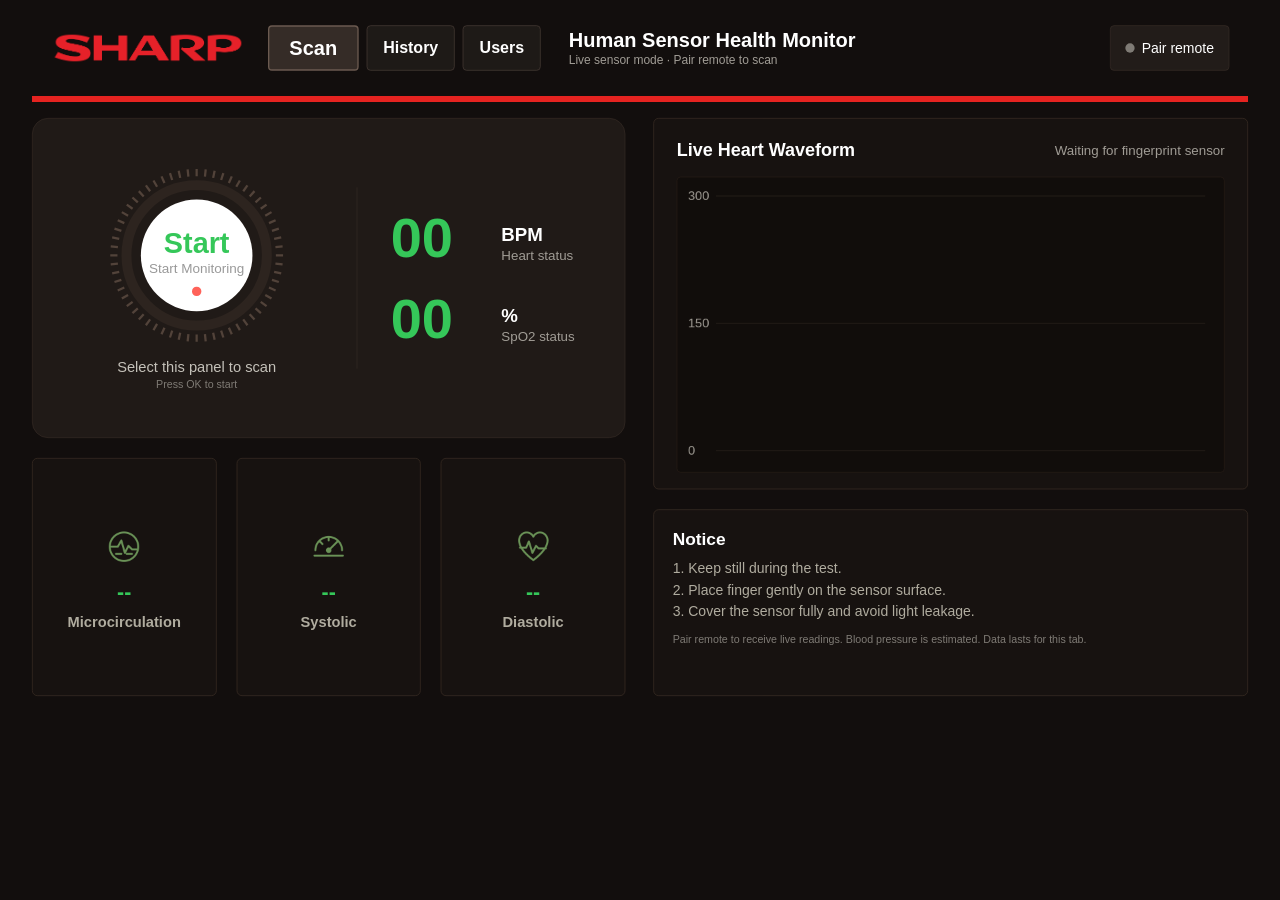
==== commit 20c13979: "Add saved remote reconnect picker" ====
--- a/index.html
+++ b/index.html
@@ -1 +1 @@
-<!doctype html><html lang="en"><head><meta charset="utf-8"><meta name="viewport" content="width=device-width,initial-scale=1"><title>Human Health Monitor</title><meta name="description" content="Health sensor dashboard: measurements, pulse waveform, profiles and session reports."><link rel="icon" href="data:image/svg+xml,%3Csvg xmlns='http://www.w3.org/2000/svg' viewBox='0 0 32 32'%3E%3Crect width='32' height='32' rx='8' fill='%230b2430'/%3E%3Cpath d='M4 17h6l3-8 5 15 3-7h7' fill='none' stroke='%235de2c1' stroke-width='3'/%3E%3C/svg%3E"><link rel="stylesheet" href="style.css?v=2"></head><body><div id="stage"><header><button class="logoButton" id="logoButton" aria-label="Choose logo"><img id="brandLogo" src="assets/logo_sharp.png" alt="SHARP"></button><nav><button data-page="monitor" class="active">Scan</button><button data-page="reports">History</button><button data-page="users">Users</button></nav><div class="heading"><h1 id="pageTitle">Human Sensor Health Monitor</h1><p id="subtitle">Live sensor mode · Pair remote to scan</p></div><button id="connect" class="connection"><i></i><span id="deviceName">Pair remote</span></button></header><main><section id="monitor" class="page scan"><div class="leftStack"><button class="collect" id="start" aria-label="Start health scan"><div class="ringAction"><div class="ring" id="ring"><svg viewBox="0 0 270 270" aria-hidden="true"><g id="ticks"></g><circle cx="135" cy="135" r="105.3" fill="none" stroke="#2d241f" stroke-width="14.85"/><circle id="progressArc" cx="135" cy="135" r="105.3" fill="none" stroke="#35c759" stroke-width="14.85" stroke-linecap="round" stroke-dasharray="661.619" stroke-dashoffset="661.619" transform="rotate(-90 135 135)"/><circle cx="135" cy="135" r="83.7" fill="white"/></svg><div class="ringText"><strong id="countdown">Start</strong><span id="ringCaption">Start Monitoring</span><i></i></div></div><span id="sessionTitle">Select this panel to scan</span><small id="sessionCopy">Press OK to start</small></div><div class="collectDivider"></div><div class="liveNumbers"><div class="liveRow"><strong id="hr">00</strong><div><b>BPM</b><span>Heart status</span></div></div><div class="liveRow"><strong id="spo">00</strong><div><b>%</b><span>SpO2 status</span></div></div></div></button><div class="bottomCards"><article class="panel"><img src="assets/microcirculation.png" alt=""><strong id="micro">--</strong><b>Microcirculation</b></article><article class="panel" title="Estimated from heart rate, not a measured blood pressure"><img src="assets/pressure.png" alt=""><strong id="sys">--</strong><b>Systolic</b></article><article class="panel" title="Estimated from heart rate, not a measured blood pressure"><img src="assets/hrv.png" alt=""><strong id="dia">--</strong><b>Diastolic</b></article></div></div><div class="rightStack"><article class="panel wavePanel"><div class="waveHead"><h2>Live Heart Waveform</h2><span id="waveLabel">Waiting for fingerprint sensor</span></div><div class="chart"><canvas id="wave" aria-label="Live heart waveform" role="img"></canvas></div></article><article class="panel noticePanel"><h2>Notice</h2><p>1. Keep still during the test.<br>2. Place finger gently on the sensor surface.<br>3. Cover the sensor fully and avoid light leakage.</p><small id="notice" role="status">Pair remote to receive live readings. Blood pressure is estimated. Data lasts for this tab.</small></article></div></section><section id="reports" class="page historyPage" hidden><aside class="panel historyNav" id="historyNav"></aside><div class="panel historyContent"><div class="sectionhead"><div><h2 id="historyHeading">Report</h2><p>Latest 10 full health reports</p></div><button class="gold" id="latestReport">View Latest Report</button></div><div class="historyColumns"><div class="chart historyChart"><h2>Trend Chart</h2><div id="trend"></div></div><div class="chart historyRecords"><h2>Records</h2><div id="history"></div><div id="empty" class="empty">No records yet</div></div></div><div class="historyDesc"><span id="historyDesc">Recent scan measurements and comparisons of core health metrics.</span><button id="download">Export CSV</button></div></div></section><section id="users" class="page usersPage" hidden><article class="panel profilesPanel"><div class="sectionhead"><h2>Family Members</h2><button class="gold" id="addUser">Add User</button></div><div id="userCards"></div></article><article class="panel settingsPanel"><h2>Privacy & Authorization</h2><div class="setting"><span class="settingIcon">♧</span><div><h3>Local Only</h3><p>Profiles and measurements remain in this browser tab. Export reports before closing the tab.</p></div><span class="tag">ON</span></div><div class="setting"><span class="settingIcon">♧</span><div><h3>Family Notifications</h3><p>Family notifications are not available in this web edition.</p></div><span class="tag muted">OFF</span></div><label class="profileLabel">Active user<select id="profile"></select></label></article></section></main><section id="reportDetail" hidden></section></div><div hidden><span id="date"></span><span id="modeBadge"></span><span id="sessionLabel"></span><span id="sessionMeta"></span><span id="signalLabel"></span><span id="hrv"></span><span id="fatigue"></span><span id="bp"></span><button id="stop"></button></div><dialog id="userDialog"><form id="userForm"><h2>Add profile</h2><label>Name<input name="name" required maxlength="60" autocomplete="off"></label><div class="formrow"><label>Age<input name="age" type="number" min="1" max="120"></label><label>Gender<select name="gender"><option>Not specified</option><option>Female</option><option>Male</option><option>Other</option></select></label></div><div class="formrow"><label>Height (cm)<input name="height" type="number" min="30" max="250"></label><label>Weight (kg)<input name="weight" type="number" min="1" max="350" step="0.1"></label></div><p class="mini">Session only. Closing this tab clears this profile.</p><div class="actions"><button type="button" id="cancelUser">Cancel</button><button class="primary">Create profile</button></div></form></dialog><dialog id="logoDialog"><h2>Select Logo</h2><div class="logoOptions"><button data-logo="sharp"><img src="assets/logo_sharp.png" alt="SHARP"></button><button data-logo="anycon"><img src="assets/logo_anycon.png" alt="ANYCON"></button></div><button id="closeLogo">Cancel</button></dialog><script src="app.js?v=4"></script></body></html>+<!doctype html><html lang="en"><head><meta charset="utf-8"><meta name="viewport" content="width=device-width,initial-scale=1"><title>Human Health Monitor</title><meta name="description" content="Health sensor dashboard: measurements, pulse waveform, profiles and session reports."><link rel="icon" href="data:image/svg+xml,%3Csvg xmlns='http://www.w3.org/2000/svg' viewBox='0 0 32 32'%3E%3Crect width='32' height='32' rx='8' fill='%230b2430'/%3E%3Cpath d='M4 17h6l3-8 5 15 3-7h7' fill='none' stroke='%235de2c1' stroke-width='3'/%3E%3C/svg%3E"><link rel="stylesheet" href="style.css?v=3"></head><body><div id="stage"><header><button class="logoButton" id="logoButton" aria-label="Choose logo"><img id="brandLogo" src="assets/logo_sharp.png" alt="SHARP"></button><nav><button data-page="monitor" class="active">Scan</button><button data-page="reports">History</button><button data-page="users">Users</button></nav><div class="heading"><h1 id="pageTitle">Human Sensor Health Monitor</h1><p id="subtitle">Live sensor mode · Pair remote to scan</p></div><button id="connect" class="connection"><i></i><span id="deviceName">Pair remote</span></button></header><main><section id="monitor" class="page scan"><div class="leftStack"><button class="collect" id="start" aria-label="Start health scan"><div class="ringAction"><div class="ring" id="ring"><svg viewBox="0 0 270 270" aria-hidden="true"><g id="ticks"></g><circle cx="135" cy="135" r="105.3" fill="none" stroke="#2d241f" stroke-width="14.85"/><circle id="progressArc" cx="135" cy="135" r="105.3" fill="none" stroke="#35c759" stroke-width="14.85" stroke-linecap="round" stroke-dasharray="661.619" stroke-dashoffset="661.619" transform="rotate(-90 135 135)"/><circle cx="135" cy="135" r="83.7" fill="white"/></svg><div class="ringText"><strong id="countdown">Start</strong><span id="ringCaption">Start Monitoring</span><i></i></div></div><span id="sessionTitle">Select this panel to scan</span><small id="sessionCopy">Press OK to start</small></div><div class="collectDivider"></div><div class="liveNumbers"><div class="liveRow"><strong id="hr">00</strong><div><b>BPM</b><span>Heart status</span></div></div><div class="liveRow"><strong id="spo">00</strong><div><b>%</b><span>SpO2 status</span></div></div></div></button><div class="bottomCards"><article class="panel"><img src="assets/microcirculation.png" alt=""><strong id="micro">--</strong><b>Microcirculation</b></article><article class="panel" title="Estimated from heart rate, not a measured blood pressure"><img src="assets/pressure.png" alt=""><strong id="sys">--</strong><b>Systolic</b></article><article class="panel" title="Estimated from heart rate, not a measured blood pressure"><img src="assets/hrv.png" alt=""><strong id="dia">--</strong><b>Diastolic</b></article></div></div><div class="rightStack"><article class="panel wavePanel"><div class="waveHead"><h2>Live Heart Waveform</h2><span id="waveLabel">Waiting for fingerprint sensor</span></div><div class="chart"><canvas id="wave" aria-label="Live heart waveform" role="img"></canvas></div></article><article class="panel noticePanel"><h2>Notice</h2><p>1. Keep still during the test.<br>2. Place finger gently on the sensor surface.<br>3. Cover the sensor fully and avoid light leakage.</p><small id="notice" role="status">Pair remote to receive live readings. Blood pressure is estimated. Data lasts for this tab.</small></article></div></section><section id="reports" class="page historyPage" hidden><aside class="panel historyNav" id="historyNav"></aside><div class="panel historyContent"><div class="sectionhead"><div><h2 id="historyHeading">Report</h2><p>Latest 10 full health reports</p></div><button class="gold" id="latestReport">View Latest Report</button></div><div class="historyColumns"><div class="chart historyChart"><h2>Trend Chart</h2><div id="trend"></div></div><div class="chart historyRecords"><h2>Records</h2><div id="history"></div><div id="empty" class="empty">No records yet</div></div></div><div class="historyDesc"><span id="historyDesc">Recent scan measurements and comparisons of core health metrics.</span><button id="download">Export CSV</button></div></div></section><section id="users" class="page usersPage" hidden><article class="panel profilesPanel"><div class="sectionhead"><h2>Family Members</h2><button class="gold" id="addUser">Add User</button></div><div id="userCards"></div></article><article class="panel settingsPanel"><h2>Privacy & Authorization</h2><div class="setting"><span class="settingIcon">♧</span><div><h3>Local Only</h3><p>Profiles and measurements remain in this browser tab. Export reports before closing the tab.</p></div><span class="tag">ON</span></div><div class="setting"><span class="settingIcon">♧</span><div><h3>Family Notifications</h3><p>Family notifications are not available in this web edition.</p></div><span class="tag muted">OFF</span></div><label class="profileLabel">Active user<select id="profile"></select></label></article></section></main><section id="reportDetail" hidden></section></div><div hidden><span id="date"></span><span id="modeBadge"></span><span id="sessionLabel"></span><span id="sessionMeta"></span><span id="signalLabel"></span><span id="hrv"></span><span id="fatigue"></span><span id="bp"></span><button id="stop"></button></div><dialog id="userDialog"><form id="userForm"><h2>Add profile</h2><label>Name<input name="name" required maxlength="60" autocomplete="off"></label><div class="formrow"><label>Age<input name="age" type="number" min="1" max="120"></label><label>Gender<select name="gender"><option>Not specified</option><option>Female</option><option>Male</option><option>Other</option></select></label></div><div class="formrow"><label>Height (cm)<input name="height" type="number" min="30" max="250"></label><label>Weight (kg)<input name="weight" type="number" min="1" max="350" step="0.1"></label></div><p class="mini">Session only. Closing this tab clears this profile.</p><div class="actions"><button type="button" id="cancelUser">Cancel</button><button class="primary">Create profile</button></div></form></dialog><dialog id="remoteDialog"><h2>Connect remote</h2><p id="remoteHelp">Remotes already authorized for this website appear below.</p><div id="remoteList" class="remoteList"></div><p id="remoteEmpty" class="mini">No saved remote is authorized for this website yet.</p><div class="actions remoteActions"><button id="cancelRemote">Cancel</button><button id="findRemote" class="primary">Find paired or nearby remote</button></div></dialog><dialog id="scanDialog"><h2>Place your finger on the sensor</h2><p>Cover the sensor fully with your finger. Keep still and avoid light leaking around your finger.</p><p>When ready, start the 40-second measurement and keep your finger in place until it finishes.</p><div class="actions"><button id="cancelScan">Cancel</button><button id="confirmScan" class="primary">Start scan</button></div></dialog><dialog id="logoDialog"><h2>Select Logo</h2><div class="logoOptions"><button data-logo="sharp"><img src="assets/logo_sharp.png" alt="SHARP"></button><button data-logo="anycon"><img src="assets/logo_anycon.png" alt="ANYCON"></button></div><button id="closeLogo">Cancel</button></dialog><script src="app.js?v=6"></script></body></html>
--- a/style.css
+++ b/style.css
@@ -1,2 +1,2 @@
-*{box-sizing:border-box}:root{color-scheme:dark;--accent:#e52320;--green:#35c759;--bg:#120e0d;--muted:#a09c95}body{margin:0;background:var(--bg);font-family:Roboto,Arial,sans-serif;color:white}#stage{width:1920px;height:1080px;padding:0 48px 36px;transform-origin:top left;position:relative}button,input,select{font:inherit;color:inherit}button{cursor:pointer;border:1px solid #382e28;background:#221c19;border-radius:6px;padding:12px 22px}button:focus-visible{outline:3px solid #fff;outline-offset:2px}button:hover{background:#2c231d}button:disabled{opacity:.4;cursor:default}header{height:153px;display:flex;align-items:center;padding:0 28px;border-bottom:9px solid var(--accent);gap:0}.logoButton{background:transparent;border:0;padding:6px;margin-right:28px}.logoButton img{display:block;width:280px;height:56px;object-fit:contain}nav{display:flex;height:80px;padding:6px;gap:12px;flex-shrink:0}nav button{font-size:24px;font-weight:bold;background:#1e1a17;border-color:#4a3f38;padding:0 24px}nav button:first-child{font-size:30px;padding:0 30px}nav button.active{background:#352c27;border:2px solid #6b5a50}.heading{margin-left:36px;margin-right:20px;min-width:0;flex:1}.heading h1{font-size:30px;white-space:nowrap;margin:0;font-weight:700}.heading p{font-size:18px;color:var(--muted);white-space:nowrap;overflow:hidden;text-overflow:ellipsis;margin:3px 0 0}.connection{display:flex;gap:10px;align-items:center;white-space:nowrap;height:68px;margin-left:14px;font-size:21px}.connection i{width:14px;height:14px;border-radius:50%;background:#7f7b75}.connection.connected i{background:var(--green)}main{margin-top:24px;height:867px}.page{height:100%}.scan{display:grid;grid-template-columns:890px 1fr;gap:42px}.leftStack,.rightStack{display:flex;flex-direction:column;min-height:0}.panel{background:#171210;border:1px solid #3d2f26;border-radius:8px}.collect{height:480px;flex-shrink:0;background:#201a17;border:1px solid #352b25;border-radius:24px;padding:24px 56px;display:flex;align-items:center;text-align:left}.collect:focus-visible{outline:none;border:3px solid var(--green);padding:22px 54px}.collect:hover{background:#201a17}.ringAction{width:380px;flex-shrink:0;display:flex;flex-direction:column;align-items:center}.ring{width:270px;height:270px;position:relative}.ring svg{width:100%;height:100%}.ringText{position:absolute;inset:0;display:flex;align-items:center;justify-content:center;flex-direction:column;gap:4px;padding-top:22px}.ringText strong{font-size:43.2px;line-height:1;color:var(--green)}.ringText span{font-size:20.25px;color:#999}.ringText i{width:13.5px;height:13.5px;background:#ff3b30;border-radius:50%;margin-top:12px;opacity:.8}.scanning .ringText i{animation:blink 1.6s infinite}@keyframes blink{50%{opacity:.05}}.ringAction>span{font-size:22px;color:#c4c1b9;margin-top:20px}.ringAction>small{font-size:16px;color:#7f7b75;margin-top:4px}.collectDivider{width:1px;height:272px;background:#332a24;margin:0 50px;flex-shrink:0}.liveNumbers{flex:1}.liveRow{display:flex;align-items:flex-end}.liveRow+.liveRow{margin-top:28px}.liveRow>strong{font-size:84px;line-height:1.12;color:var(--green);width:150px;flex-shrink:0}.liveRow>div{margin-left:16px;margin-bottom:8px;display:flex;flex-direction:column;white-space:nowrap}.liveRow b{font-size:28px}.liveRow span{font-size:20px;color:var(--muted);margin-top:4px}.bottomCards{display:grid;grid-template-columns:repeat(3,1fr);gap:30px;flex:1;margin-top:30px}.bottomCards article{display:flex;flex-direction:column;align-items:center;justify-content:center;padding:28px 22px 24px}.bottomCards img{width:64px;height:64px;object-fit:contain}.bottomCards strong{font-size:32px;color:var(--green);margin-top:18px}.bottomCards b{font-size:22px;color:#b0ac9f;margin-top:14px}.wavePanel{flex:1;min-height:0;padding:32px 34px 24px;display:flex;flex-direction:column}.waveHead{display:flex;align-items:center;justify-content:space-between;gap:12px}.waveHead h2{font-size:27px;white-space:nowrap;margin:0}.waveHead span{font-size:20px;color:var(--muted);text-align:right}.chart{background:#110d0b;border:1px solid #281e18;border-radius:6px}.wavePanel .chart{flex:1;min-height:0;margin-top:24px;padding:8px}canvas{width:100%;height:100%;display:block}.noticePanel{height:280px;flex-shrink:0;margin-top:30px;padding:28px}.noticePanel h2{font-size:26px;margin:0}.noticePanel p{font-size:21px;color:#b0ac9f;line-height:1.55;margin:12px 0 0}.noticePanel small{display:block;font-size:16px;line-height:1.4;color:#7f7b75;margin-top:14px}h2,h3,p{margin-top:0}.historyPage{display:grid;grid-template-columns:300px 1fr;gap:30px}.historyNav{padding:18px;display:flex;flex-direction:column;gap:16px}.historyNav button{height:72px;font-size:24px;text-align:left;padding:0 24px;font-weight:700}.historyNav button.active{background:#352c27;color:#e8ca85;border-color:#6b5a50}.historyContent{padding:32px;display:flex;flex-direction:column}.sectionhead{display:flex;align-items:center;justify-content:space-between;gap:20px}.sectionhead h2{font-size:30px;margin:0}.historyContent .sectionhead h2{font-size:44px}.sectionhead p{font-size:21px;color:var(--muted);margin:8px 0 0}.gold{background:linear-gradient(135deg,#e8ca85,#c49045);color:#3e2a14;border:0;border-radius:34px;font-size:22px;height:68px;padding:0 32px}.gold:hover{background:linear-gradient(135deg,#eacb88,#cf9b4f)}.historyColumns{display:grid;grid-template-columns:1.1fr .9fr;gap:24px;margin-top:22px;flex:1;min-height:0}.historyColumns>div{padding:28px;display:flex;flex-direction:column;min-height:0}.historyColumns h2{font-size:30px;margin:0 0 16px}.historyDesc{background:#211b15;color:#7d7465;padding:18px 32px;margin-top:20px;font-size:21px;display:flex;align-items:center;gap:20px}.historyDesc span{flex:1}.historyDesc button{font-size:18px}#history{overflow:auto}.record{width:100%;text-align:left;margin-bottom:12px;padding:18px;font-size:23px}.record small{font-size:18px;color:var(--muted);display:block;margin-top:8px}.empty{font-size:24px;color:var(--muted);text-align:center;margin:auto;padding:20px}#trend{height:100%;display:grid;align-items:center}#trend svg{width:100%;height:100%}.usersPage{display:grid;grid-template-columns:1fr 1fr;gap:36px}.profilesPanel,.settingsPanel{padding:34px;overflow:auto}.settingsPanel h2{font-size:30px}.setting{display:flex;align-items:center;gap:18px;padding:22px;margin-top:22px;background:#1b1513;border:1px solid #322720;border-radius:6px}.settingIcon{font-size:42px;color:#c49045}.setting h3{font-size:26px;margin:0}.setting p{font-size:22px;color:var(--muted);line-height:1.4;margin:6px 0 0}.tag{background:#293323;color:#d4e4cd;padding:10px 22px;font-size:19px;border-radius:6px}.muted{background:#201b18;color:#7f7b75}.profileLabel{display:flex;align-items:center;justify-content:space-between;margin-top:30px;font-size:22px;color:var(--muted)}select,input{background:#211a16;border:1px solid #4a3f38;border-radius:6px;padding:12px;font-size:22px}#userCards{margin-top:24px}.usercard{display:flex;align-items:center;gap:22px;padding:25px;margin-bottom:18px;border:1px solid #322720;background:#1b1513;border-radius:6px}.usercard.selected{border-color:#c49045;background:#251d18}.avatar{border-radius:50%;background:#413324;color:#e8ca85;width:72px;height:72px;display:grid;place-items:center;font-size:30px}.usercard h2{font-size:28px;margin:0 0 8px}.usercard p{font-size:20px;color:var(--muted);margin:4px 0}.usercard .userInfo{flex:1}.usercard button{font-size:20px}.usercard .editUser{padding:12px}dialog{background:#171210;color:white;border:1px solid #4a3f38;border-radius:12px;padding:30px;width:520px;max-width:90vw;font-size:18px}dialog::backdrop{background:#000b}dialog h2{font-size:26px}form label{display:grid;gap:8px;margin:16px 0}form input,form select{width:100%;font-size:18px}.formrow{display:grid;grid-template-columns:1fr 1fr;gap:15px}.actions{display:flex;justify-content:flex-end;gap:12px}.primary{background:#c49045;color:#26170b}.mini{font-size:14px;color:var(--muted)}.logoOptions{display:flex;gap:15px;margin:25px 0}.logoOptions img{width:170px;height:50px;object-fit:contain}#reportDetail{position:absolute;inset:0;background:var(--bg);padding:24px 32px;z-index:3;display:grid;grid-template-columns:1.8fr 1fr;gap:16px}.reportMain,.reportAside{padding:16px;display:flex;flex-direction:column;gap:12px;min-height:0}.reportHeader{display:flex;align-items:center;justify-content:space-between;height:72px;gap:20px}.reportHeader h2{background:#3a3028;font-size:32px;padding:10px 32px;clip-path:polygon(0 0,95% 0,100% 100%,5% 100%);margin:0}.score{background:#24201c;padding:10px 18px;font-size:12px;color:var(--muted)}.score strong{display:block;font-size:24px;color:var(--green)}.reportGauges{display:grid;grid-template-columns:1fr 1fr;gap:20px;height:190px}.reportGauge{display:flex;align-items:center;justify-content:center;gap:18px;background:#1b1513;border:1px solid #322720;border-radius:6px;font-size:26px}.gauge{width:154px;height:154px;border-radius:50%;border:11px solid #35c759;display:flex;flex-direction:column;justify-content:center;align-items:center;color:#35c759;font-size:38px}.gauge small{font-size:18px;color:var(--muted)}.reportTiles{display:grid;grid-template-columns:repeat(4,1fr);gap:8px;height:105px}.tile{border:1px solid #322720;padding:12px;background:#1b1513;display:flex;gap:10px;align-items:center;font-size:16px}.tile img{width:36px;height:36px}.tile strong{display:block;color:var(--green);font-size:24px;margin:8px 0}.reportCharts{display:grid;grid-template-columns:1fr 1fr;gap:12px;flex:1;min-height:0}.reportCharts>div{padding:18px;display:flex;flex-direction:column}.reportCharts h3{font-size:23px;margin:0}.reportCharts svg{width:100%;flex:1;min-height:0}.reportAdvice{height:180px;background:#1b1513;border:1px solid #322720;padding:24px}.reportAdvice h3{font-size:26px}.reportAdvice p{font-size:21px;color:var(--muted);line-height:1.5}.reportAside h2{font-size:26px;margin:0}.reportAside>p{font-size:16px;color:var(--muted);margin:0}.overall{height:110px;border:1px solid #322720;background:#1b1513;padding:20px;display:flex;justify-content:space-between;align-items:center;font-size:22px}.overall strong{font-size:32px;color:var(--green)}.miniCharts{display:grid;grid-template-columns:1fr 1fr;grid-template-rows:repeat(3,1fr);gap:10px;flex:1;min-height:0}.miniChart{padding:12px;border:1px solid #322720;background:#1b1513;display:flex;flex-direction:column}.miniChart h3{font-size:18px;margin:0;display:flex;justify-content:space-between}.miniChart h3 span{font-size:12px;color:#c49045}.miniChart svg{width:100%;flex:1;min-height:0}.miniValues{display:flex;justify-content:space-between;font-size:12px;color:var(--muted)}.miniValues strong{display:block;font-size:20px;color:var(--green)}[hidden]{display:none!important}@media(prefers-reduced-motion:reduce){*{animation:none!important}}
+*{box-sizing:border-box}:root{color-scheme:dark;--accent:#e52320;--green:#35c759;--bg:#120e0d;--muted:#a09c95}body{margin:0;background:var(--bg);font-family:Roboto,Arial,sans-serif;color:white}#stage{width:1920px;height:1080px;padding:0 48px 36px;transform-origin:top left;position:relative}button,input,select{font:inherit;color:inherit}button{cursor:pointer;border:1px solid #382e28;background:#221c19;border-radius:6px;padding:12px 22px}button:focus-visible{outline:3px solid #fff;outline-offset:2px}button:hover{background:#2c231d}button:disabled{opacity:.4;cursor:default}header{height:153px;display:flex;align-items:center;padding:0 28px;border-bottom:9px solid var(--accent);gap:0}.logoButton{background:transparent;border:0;padding:6px;margin-right:28px}.logoButton img{display:block;width:280px;height:56px;object-fit:contain}nav{display:flex;height:80px;padding:6px;gap:12px;flex-shrink:0}nav button{font-size:24px;font-weight:bold;background:#1e1a17;border-color:#4a3f38;padding:0 24px}nav button:first-child{font-size:30px;padding:0 30px}nav button.active{background:#352c27;border:2px solid #6b5a50}.heading{margin-left:36px;margin-right:20px;min-width:0;flex:1}.heading h1{font-size:30px;white-space:nowrap;margin:0;font-weight:700}.heading p{font-size:18px;color:var(--muted);white-space:nowrap;overflow:hidden;text-overflow:ellipsis;margin:3px 0 0}.connection{display:flex;gap:10px;align-items:center;white-space:nowrap;height:68px;margin-left:14px;font-size:21px}.connection i{width:14px;height:14px;border-radius:50%;background:#7f7b75}.connection.connected i{background:var(--green)}main{margin-top:24px;height:867px}.page{height:100%}.scan{display:grid;grid-template-columns:890px 1fr;gap:42px}.leftStack,.rightStack{display:flex;flex-direction:column;min-height:0}.panel{background:#171210;border:1px solid #3d2f26;border-radius:8px}.collect{height:480px;flex-shrink:0;background:#201a17;border:1px solid #352b25;border-radius:24px;padding:24px 56px;display:flex;align-items:center;text-align:left}.collect:focus-visible{outline:none;border:3px solid var(--green);padding:22px 54px}.collect:hover{background:#201a17}.ringAction{width:380px;flex-shrink:0;display:flex;flex-direction:column;align-items:center}.ring{width:270px;height:270px;position:relative}.ring svg{width:100%;height:100%}.ringText{position:absolute;inset:0;display:flex;align-items:center;justify-content:center;flex-direction:column;gap:4px;padding-top:22px}.ringText strong{font-size:43.2px;line-height:1;color:var(--green)}.ringText span{font-size:20.25px;color:#999}.ringText i{width:13.5px;height:13.5px;background:#ff3b30;border-radius:50%;margin-top:12px;opacity:.8}.scanning .ringText i{animation:blink 1.6s infinite}@keyframes blink{50%{opacity:.05}}.ringAction>span{font-size:22px;color:#c4c1b9;margin-top:20px}.ringAction>small{font-size:16px;color:#7f7b75;margin-top:4px}.collectDivider{width:1px;height:272px;background:#332a24;margin:0 50px;flex-shrink:0}.liveNumbers{flex:1}.liveRow{display:flex;align-items:flex-end}.liveRow+.liveRow{margin-top:28px}.liveRow>strong{font-size:84px;line-height:1.12;color:var(--green);width:150px;flex-shrink:0}.liveRow>div{margin-left:16px;margin-bottom:8px;display:flex;flex-direction:column;white-space:nowrap}.liveRow b{font-size:28px}.liveRow span{font-size:20px;color:var(--muted);margin-top:4px}.bottomCards{display:grid;grid-template-columns:repeat(3,1fr);gap:30px;flex:1;margin-top:30px}.bottomCards article{display:flex;flex-direction:column;align-items:center;justify-content:center;padding:28px 22px 24px}.bottomCards img{width:64px;height:64px;object-fit:contain}.bottomCards strong{font-size:32px;color:var(--green);margin-top:18px}.bottomCards b{font-size:22px;color:#b0ac9f;margin-top:14px}.wavePanel{flex:1;min-height:0;padding:32px 34px 24px;display:flex;flex-direction:column}.waveHead{display:flex;align-items:center;justify-content:space-between;gap:12px}.waveHead h2{font-size:27px;white-space:nowrap;margin:0}.waveHead span{font-size:20px;color:var(--muted);text-align:right}.chart{background:#110d0b;border:1px solid #281e18;border-radius:6px}.wavePanel .chart{flex:1;min-height:0;margin-top:24px;padding:8px}canvas{width:100%;height:100%;display:block}.noticePanel{height:280px;flex-shrink:0;margin-top:30px;padding:28px}.noticePanel h2{font-size:26px;margin:0}.noticePanel p{font-size:21px;color:#b0ac9f;line-height:1.55;margin:12px 0 0}.noticePanel small{display:block;font-size:16px;line-height:1.4;color:#7f7b75;margin-top:14px}h2,h3,p{margin-top:0}.historyPage{display:grid;grid-template-columns:300px 1fr;gap:30px}.historyNav{padding:18px;display:flex;flex-direction:column;gap:16px}.historyNav button{height:72px;font-size:24px;text-align:left;padding:0 24px;font-weight:700}.historyNav button.active{background:#352c27;color:#e8ca85;border-color:#6b5a50}.historyContent{padding:32px;display:flex;flex-direction:column}.sectionhead{display:flex;align-items:center;justify-content:space-between;gap:20px}.sectionhead h2{font-size:30px;margin:0}.historyContent .sectionhead h2{font-size:44px}.sectionhead p{font-size:21px;color:var(--muted);margin:8px 0 0}.gold{background:linear-gradient(135deg,#e8ca85,#c49045);color:#3e2a14;border:0;border-radius:34px;font-size:22px;height:68px;padding:0 32px}.gold:hover{background:linear-gradient(135deg,#eacb88,#cf9b4f)}.historyColumns{display:grid;grid-template-columns:1.1fr .9fr;gap:24px;margin-top:22px;flex:1;min-height:0}.historyColumns>div{padding:28px;display:flex;flex-direction:column;min-height:0}.historyColumns h2{font-size:30px;margin:0 0 16px}.historyDesc{background:#211b15;color:#7d7465;padding:18px 32px;margin-top:20px;font-size:21px;display:flex;align-items:center;gap:20px}.historyDesc span{flex:1}.historyDesc button{font-size:18px}#history{overflow:auto}.record{width:100%;text-align:left;margin-bottom:12px;padding:18px;font-size:23px}.record small{font-size:18px;color:var(--muted);display:block;margin-top:8px}.empty{font-size:24px;color:var(--muted);text-align:center;margin:auto;padding:20px}#trend{height:100%;display:grid;align-items:center}#trend svg{width:100%;height:100%}.usersPage{display:grid;grid-template-columns:1fr 1fr;gap:36px}.profilesPanel,.settingsPanel{padding:34px;overflow:auto}.settingsPanel h2{font-size:30px}.setting{display:flex;align-items:center;gap:18px;padding:22px;margin-top:22px;background:#1b1513;border:1px solid #322720;border-radius:6px}.settingIcon{font-size:42px;color:#c49045}.setting h3{font-size:26px;margin:0}.setting p{font-size:22px;color:var(--muted);line-height:1.4;margin:6px 0 0}.tag{background:#293323;color:#d4e4cd;padding:10px 22px;font-size:19px;border-radius:6px}.muted{background:#201b18;color:#7f7b75}.profileLabel{display:flex;align-items:center;justify-content:space-between;margin-top:30px;font-size:22px;color:var(--muted)}select,input{background:#211a16;border:1px solid #4a3f38;border-radius:6px;padding:12px;font-size:22px}#userCards{margin-top:24px}.usercard{display:flex;align-items:center;gap:22px;padding:25px;margin-bottom:18px;border:1px solid #322720;background:#1b1513;border-radius:6px}.usercard.selected{border-color:#c49045;background:#251d18}.avatar{border-radius:50%;background:#413324;color:#e8ca85;width:72px;height:72px;display:grid;place-items:center;font-size:30px}.usercard h2{font-size:28px;margin:0 0 8px}.usercard p{font-size:20px;color:var(--muted);margin:4px 0}.usercard .userInfo{flex:1}.usercard button{font-size:20px}.usercard .editUser{padding:12px}dialog{background:#171210;color:white;border:1px solid #4a3f38;border-radius:12px;padding:30px;width:520px;max-width:90vw;font-size:18px}dialog::backdrop{background:#000b}dialog h2{font-size:26px}form label{display:grid;gap:8px;margin:16px 0}form input,form select{width:100%;font-size:18px}.formrow{display:grid;grid-template-columns:1fr 1fr;gap:15px}.actions{display:flex;justify-content:flex-end;gap:12px}.primary{background:#c49045;color:#26170b}.mini{font-size:14px;color:var(--muted)}.logoOptions{display:flex;gap:15px;margin:25px 0}.logoOptions img{width:170px;height:50px;object-fit:contain}.remoteList{display:grid;gap:10px;margin:20px 0}.remoteDevice{display:flex;align-items:center;justify-content:space-between;width:100%;text-align:left;padding:16px}.remoteDevice span{display:grid;gap:4px}.remoteDevice small{color:var(--muted)}.remoteDevice b{color:var(--green)}.remoteActions{margin-top:22px;flex-wrap:wrap}#reportDetail{position:absolute;inset:0;background:var(--bg);padding:24px 32px;z-index:3;display:grid;grid-template-columns:1.8fr 1fr;gap:16px}.reportMain,.reportAside{padding:16px;display:flex;flex-direction:column;gap:12px;min-height:0}.reportHeader{display:flex;align-items:center;justify-content:space-between;height:72px;gap:20px}.reportHeader h2{background:#3a3028;font-size:32px;padding:10px 32px;clip-path:polygon(0 0,95% 0,100% 100%,5% 100%);margin:0}.score{background:#24201c;padding:10px 18px;font-size:12px;color:var(--muted)}.score strong{display:block;font-size:24px;color:var(--green)}.reportGauges{display:grid;grid-template-columns:1fr 1fr;gap:20px;height:190px}.reportGauge{display:flex;align-items:center;justify-content:center;gap:18px;background:#1b1513;border:1px solid #322720;border-radius:6px;font-size:26px}.gauge{width:154px;height:154px;border-radius:50%;border:11px solid #35c759;display:flex;flex-direction:column;justify-content:center;align-items:center;color:#35c759;font-size:38px}.gauge small{font-size:18px;color:var(--muted)}.reportTiles{display:grid;grid-template-columns:repeat(4,1fr);gap:8px;height:105px}.tile{border:1px solid #322720;padding:12px;background:#1b1513;display:flex;gap:10px;align-items:center;font-size:16px}.tile img{width:36px;height:36px}.tile strong{display:block;color:var(--green);font-size:24px;margin:8px 0}.reportCharts{display:grid;grid-template-columns:1fr 1fr;gap:12px;flex:1;min-height:0}.reportCharts>div{padding:18px;display:flex;flex-direction:column}.reportCharts h3{font-size:23px;margin:0}.reportCharts svg{width:100%;flex:1;min-height:0}.reportAdvice{height:180px;background:#1b1513;border:1px solid #322720;padding:24px}.reportAdvice h3{font-size:26px}.reportAdvice p{font-size:21px;color:var(--muted);line-height:1.5}.reportAside h2{font-size:26px;margin:0}.reportAside>p{font-size:16px;color:var(--muted);margin:0}.overall{height:110px;border:1px solid #322720;background:#1b1513;padding:20px;display:flex;justify-content:space-between;align-items:center;font-size:22px}.overall strong{font-size:32px;color:var(--green)}.miniCharts{display:grid;grid-template-columns:1fr 1fr;grid-template-rows:repeat(3,1fr);gap:10px;flex:1;min-height:0}.miniChart{padding:12px;border:1px solid #322720;background:#1b1513;display:flex;flex-direction:column}.miniChart h3{font-size:18px;margin:0;display:flex;justify-content:space-between}.miniChart h3 span{font-size:12px;color:#c49045}.miniChart svg{width:100%;flex:1;min-height:0}.miniValues{display:flex;justify-content:space-between;font-size:12px;color:var(--muted)}.miniValues strong{display:block;font-size:20px;color:var(--green)}[hidden]{display:none!important}@media(prefers-reduced-motion:reduce){*{animation:none!important}}
 @media(max-width:849px){#stage{width:100%;height:auto;padding:0 16px 24px}header{height:auto;min-height:125px;flex-wrap:wrap;padding:16px 0;gap:12px;border-bottom-width:4px}.logoButton{margin-right:10px;padding:0}.logoButton img{width:140px;height:28px}nav{height:46px;padding:0;gap:6px}nav button,nav button:first-child{font-size:16px;padding:0 15px}.heading{margin:0;order:3;width:100%;flex:auto}.heading h1{font-size:22px}.heading p{font-size:14px}.connection{margin:0;margin-left:auto;height:40px;font-size:13px;padding:8px}.connection i{width:9px;height:9px}main{height:auto;margin-top:18px}.scan{grid-template-columns:1fr;gap:20px}.collect{height:330px;padding:18px;justify-content:center}.collect:focus-visible{padding:16px}.ringAction{width:48%;}.ring{width:190px;height:190px}.ringText{padding-top:14px;gap:3px}.ringText strong{font-size:30px}.ringText span{font-size:14px}.ringText i{width:9px;height:9px;margin-top:8px}.ringAction>span{font-size:15px;margin-top:12px}.ringAction>small{font-size:13px}.collectDivider{height:190px;margin:0 20px}.liveRow>strong{font-size:48px;width:80px}.liveRow>div{margin-left:8px}.liveRow b{font-size:20px}.liveRow span{font-size:13px}.bottomCards{gap:12px;margin-top:16px;height:170px}.bottomCards article{padding:16px 6px}.bottomCards img{width:42px;height:42px}.bottomCards strong{font-size:24px;margin-top:10px}.bottomCards b{font-size:14px;margin-top:10px}.wavePanel{height:340px;flex:none;padding:20px}.waveHead h2{font-size:19px}.waveHead span{font-size:13px}.wavePanel .chart{margin-top:16px}.noticePanel{height:auto;margin-top:16px;padding:20px}.noticePanel h2{font-size:22px}.noticePanel p{font-size:16px}.noticePanel small{font-size:13px}.historyPage{grid-template-columns:1fr;gap:16px}.historyNav{display:flex;flex-direction:row;overflow:auto;padding:10px;gap:8px}.historyNav button{font-size:14px;white-space:nowrap;height:44px;padding:0 15px}.historyContent{padding:18px}.historyContent .sectionhead h2{font-size:26px}.sectionhead p{font-size:14px}.gold{font-size:14px;height:44px;padding:0 18px}.historyColumns{grid-template-columns:1fr}.historyColumns>div{padding:16px;min-height:220px}.historyColumns h2{font-size:22px}.historyDesc{padding:14px;font-size:14px;flex-wrap:wrap}.historyDesc button{font-size:14px}.record{font-size:17px}.record small{font-size:14px}.usersPage{grid-template-columns:1fr;gap:16px}.profilesPanel,.settingsPanel{padding:20px}.sectionhead h2,.settingsPanel h2{font-size:24px}.usercard{padding:14px;gap:12px}.avatar{width:44px;height:44px;font-size:24px}.usercard h2{font-size:21px}.usercard p{font-size:14px}.usercard button{font-size:14px;padding:10px}.setting{padding:14px;gap:12px}.setting h3{font-size:20px}.setting p{font-size:15px}.settingIcon{font-size:28px}.tag{padding:6px 12px;font-size:14px}.profileLabel,select{font-size:16px}#reportDetail{position:fixed;overflow:auto;grid-template-columns:1fr;padding:16px;display:block}.reportHeader h2{font-size:19px;padding:10px}.reportHeader button{font-size:14px;padding:10px}.score{font-size:10px;padding:8px}.reportGauges{height:140px;gap:10px}.gauge{width:100px;height:100px;font-size:28px;border-width:7px}.reportGauge{gap:8px;font-size:17px}.gauge small{font-size:14px}.reportTiles{height:auto;grid-template-columns:1fr 1fr}.reportCharts{min-height:200px}.reportCharts h3{font-size:17px}.reportAdvice{height:auto;padding:16px}.reportAdvice h3{font-size:20px}.reportAdvice p{font-size:15px}.reportAside{margin-top:16px}.miniCharts{grid-template-rows:repeat(3,220px)}.reportHeader{gap:6px}.profileLabel{gap:12px}}@media(max-width:430px){.connection{order:4;margin-left:0}.collect{height:280px;padding:10px}.ring{width:145px;height:145px}.ringText strong{font-size:23px}.ringText span{font-size:11px}.ringText i{width:7px;height:7px;margin-top:3px}.ringText{padding-top:10px}.ringAction>span{font-size:13px}.collectDivider{margin:0 10px}.liveRow>strong{font-size:37px;width:56px}.liveRow b{font-size:17px}.liveRow span{font-size:11px}.bottomCards b{font-size:12px}.reportGauge{font-size:13px}.gauge{width:80px;height:80px;font-size:22px}}
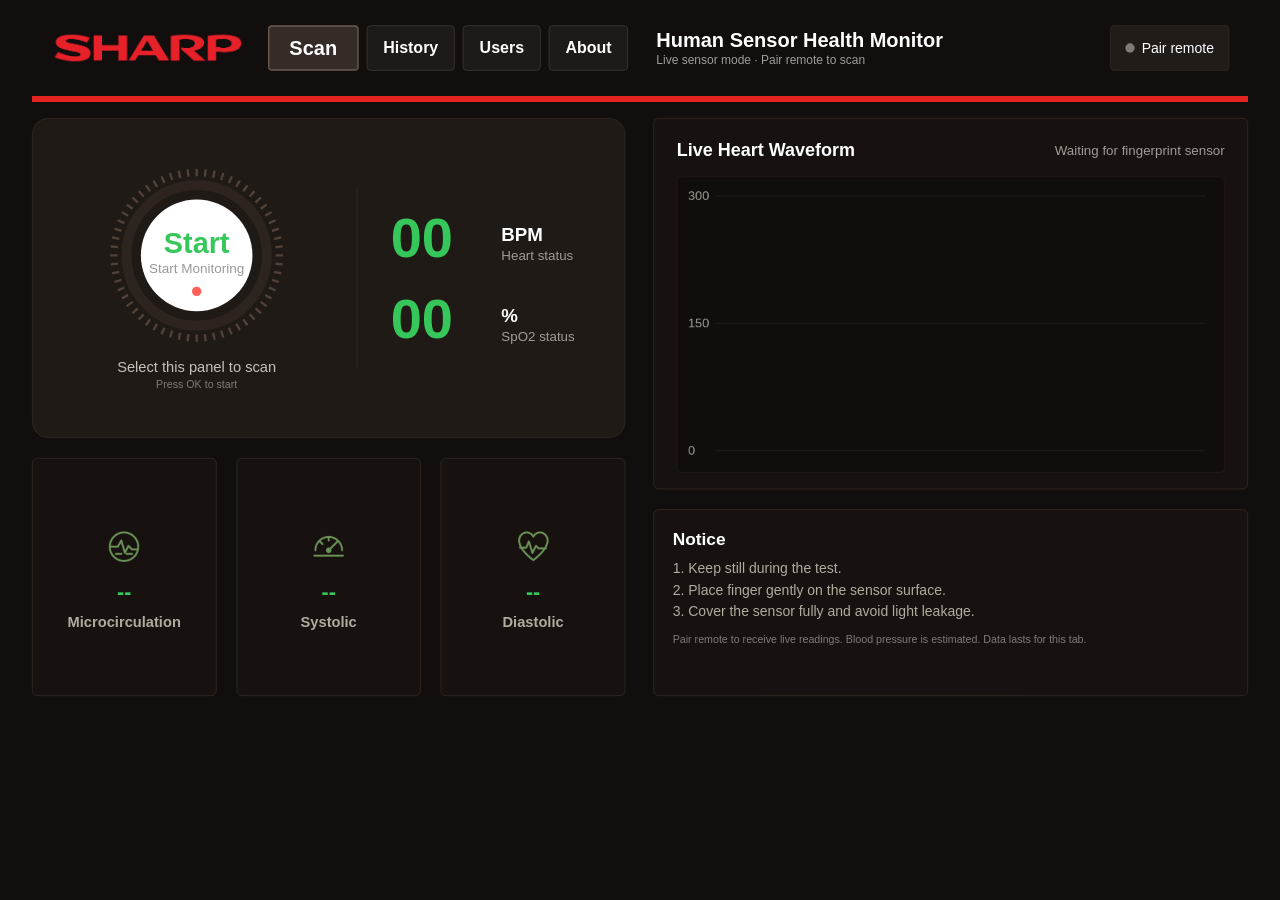
==== commit ddf7fd11: "Add About page with release information" ====
--- a/index.html
+++ b/index.html
@@ -1 +1 @@
-<!doctype html><html lang="en"><head><meta charset="utf-8"><meta name="viewport" content="width=device-width,initial-scale=1"><title>Human Health Monitor</title><meta name="description" content="Health sensor dashboard: measurements, pulse waveform, profiles and session reports."><link rel="icon" href="data:image/svg+xml,%3Csvg xmlns='http://www.w3.org/2000/svg' viewBox='0 0 32 32'%3E%3Crect width='32' height='32' rx='8' fill='%230b2430'/%3E%3Cpath d='M4 17h6l3-8 5 15 3-7h7' fill='none' stroke='%235de2c1' stroke-width='3'/%3E%3C/svg%3E"><link rel="stylesheet" href="style.css?v=3"></head><body><div id="stage"><header><button class="logoButton" id="logoButton" aria-label="Choose logo"><img id="brandLogo" src="assets/logo_sharp.png" alt="SHARP"></button><nav><button data-page="monitor" class="active">Scan</button><button data-page="reports">History</button><button data-page="users">Users</button></nav><div class="heading"><h1 id="pageTitle">Human Sensor Health Monitor</h1><p id="subtitle">Live sensor mode · Pair remote to scan</p></div><button id="connect" class="connection"><i></i><span id="deviceName">Pair remote</span></button></header><main><section id="monitor" class="page scan"><div class="leftStack"><button class="collect" id="start" aria-label="Start health scan"><div class="ringAction"><div class="ring" id="ring"><svg viewBox="0 0 270 270" aria-hidden="true"><g id="ticks"></g><circle cx="135" cy="135" r="105.3" fill="none" stroke="#2d241f" stroke-width="14.85"/><circle id="progressArc" cx="135" cy="135" r="105.3" fill="none" stroke="#35c759" stroke-width="14.85" stroke-linecap="round" stroke-dasharray="661.619" stroke-dashoffset="661.619" transform="rotate(-90 135 135)"/><circle cx="135" cy="135" r="83.7" fill="white"/></svg><div class="ringText"><strong id="countdown">Start</strong><span id="ringCaption">Start Monitoring</span><i></i></div></div><span id="sessionTitle">Select this panel to scan</span><small id="sessionCopy">Press OK to start</small></div><div class="collectDivider"></div><div class="liveNumbers"><div class="liveRow"><strong id="hr">00</strong><div><b>BPM</b><span>Heart status</span></div></div><div class="liveRow"><strong id="spo">00</strong><div><b>%</b><span>SpO2 status</span></div></div></div></button><div class="bottomCards"><article class="panel"><img src="assets/microcirculation.png" alt=""><strong id="micro">--</strong><b>Microcirculation</b></article><article class="panel" title="Estimated from heart rate, not a measured blood pressure"><img src="assets/pressure.png" alt=""><strong id="sys">--</strong><b>Systolic</b></article><article class="panel" title="Estimated from heart rate, not a measured blood pressure"><img src="assets/hrv.png" alt=""><strong id="dia">--</strong><b>Diastolic</b></article></div></div><div class="rightStack"><article class="panel wavePanel"><div class="waveHead"><h2>Live Heart Waveform</h2><span id="waveLabel">Waiting for fingerprint sensor</span></div><div class="chart"><canvas id="wave" aria-label="Live heart waveform" role="img"></canvas></div></article><article class="panel noticePanel"><h2>Notice</h2><p>1. Keep still during the test.<br>2. Place finger gently on the sensor surface.<br>3. Cover the sensor fully and avoid light leakage.</p><small id="notice" role="status">Pair remote to receive live readings. Blood pressure is estimated. Data lasts for this tab.</small></article></div></section><section id="reports" class="page historyPage" hidden><aside class="panel historyNav" id="historyNav"></aside><div class="panel historyContent"><div class="sectionhead"><div><h2 id="historyHeading">Report</h2><p>Latest 10 full health reports</p></div><button class="gold" id="latestReport">View Latest Report</button></div><div class="historyColumns"><div class="chart historyChart"><h2>Trend Chart</h2><div id="trend"></div></div><div class="chart historyRecords"><h2>Records</h2><div id="history"></div><div id="empty" class="empty">No records yet</div></div></div><div class="historyDesc"><span id="historyDesc">Recent scan measurements and comparisons of core health metrics.</span><button id="download">Export CSV</button></div></div></section><section id="users" class="page usersPage" hidden><article class="panel profilesPanel"><div class="sectionhead"><h2>Family Members</h2><button class="gold" id="addUser">Add User</button></div><div id="userCards"></div></article><article class="panel settingsPanel"><h2>Privacy & Authorization</h2><div class="setting"><span class="settingIcon">♧</span><div><h3>Local Only</h3><p>Profiles and measurements remain in this browser tab. Export reports before closing the tab.</p></div><span class="tag">ON</span></div><div class="setting"><span class="settingIcon">♧</span><div><h3>Family Notifications</h3><p>Family notifications are not available in this web edition.</p></div><span class="tag muted">OFF</span></div><label class="profileLabel">Active user<select id="profile"></select></label></article></section></main><section id="reportDetail" hidden></section></div><div hidden><span id="date"></span><span id="modeBadge"></span><span id="sessionLabel"></span><span id="sessionMeta"></span><span id="signalLabel"></span><span id="hrv"></span><span id="fatigue"></span><span id="bp"></span><button id="stop"></button></div><dialog id="userDialog"><form id="userForm"><h2>Add profile</h2><label>Name<input name="name" required maxlength="60" autocomplete="off"></label><div class="formrow"><label>Age<input name="age" type="number" min="1" max="120"></label><label>Gender<select name="gender"><option>Not specified</option><option>Female</option><option>Male</option><option>Other</option></select></label></div><div class="formrow"><label>Height (cm)<input name="height" type="number" min="30" max="250"></label><label>Weight (kg)<input name="weight" type="number" min="1" max="350" step="0.1"></label></div><p class="mini">Session only. Closing this tab clears this profile.</p><div class="actions"><button type="button" id="cancelUser">Cancel</button><button class="primary">Create profile</button></div></form></dialog><dialog id="remoteDialog"><h2>Connect remote</h2><p id="remoteHelp">Remotes already authorized for this website appear below.</p><div id="remoteList" class="remoteList"></div><p id="remoteEmpty" class="mini">No saved remote is authorized for this website yet.</p><div class="actions remoteActions"><button id="cancelRemote">Cancel</button><button id="findRemote" class="primary">Find paired or nearby remote</button></div></dialog><dialog id="scanDialog"><h2>Place your finger on the sensor</h2><p>Cover the sensor fully with your finger. Keep still and avoid light leaking around your finger.</p><p>When ready, start the 40-second measurement and keep your finger in place until it finishes.</p><div class="actions"><button id="cancelScan">Cancel</button><button id="confirmScan" class="primary">Start scan</button></div></dialog><dialog id="logoDialog"><h2>Select Logo</h2><div class="logoOptions"><button data-logo="sharp"><img src="assets/logo_sharp.png" alt="SHARP"></button><button data-logo="anycon"><img src="assets/logo_anycon.png" alt="ANYCON"></button></div><button id="closeLogo">Cancel</button></dialog><script src="app.js?v=6"></script></body></html>+<!doctype html><html lang="en"><head><meta charset="utf-8"><meta name="viewport" content="width=device-width,initial-scale=1"><title>Human Health Monitor</title><meta name="description" content="Health sensor dashboard: measurements, pulse waveform, profiles and session reports."><link rel="icon" href="data:image/svg+xml,%3Csvg xmlns='http://www.w3.org/2000/svg' viewBox='0 0 32 32'%3E%3Crect width='32' height='32' rx='8' fill='%230b2430'/%3E%3Cpath d='M4 17h6l3-8 5 15 3-7h7' fill='none' stroke='%235de2c1' stroke-width='3'/%3E%3C/svg%3E"><link rel="stylesheet" href="style.css?v=4"></head><body><div id="stage"><header><button class="logoButton" id="logoButton" aria-label="Choose logo"><img id="brandLogo" src="assets/logo_sharp.png" alt="SHARP"></button><nav><button data-page="monitor" class="active">Scan</button><button data-page="reports">History</button><button data-page="users">Users</button><button data-page="about">About</button></nav><div class="heading"><h1 id="pageTitle">Human Sensor Health Monitor</h1><p id="subtitle">Live sensor mode · Pair remote to scan</p></div><button id="connect" class="connection"><i></i><span id="deviceName">Pair remote</span></button></header><main><section id="monitor" class="page scan"><div class="leftStack"><button class="collect" id="start" aria-label="Start health scan"><div class="ringAction"><div class="ring" id="ring"><svg viewBox="0 0 270 270" aria-hidden="true"><g id="ticks"></g><circle cx="135" cy="135" r="105.3" fill="none" stroke="#2d241f" stroke-width="14.85"/><circle id="progressArc" cx="135" cy="135" r="105.3" fill="none" stroke="#35c759" stroke-width="14.85" stroke-linecap="round" stroke-dasharray="661.619" stroke-dashoffset="661.619" transform="rotate(-90 135 135)"/><circle cx="135" cy="135" r="83.7" fill="white"/></svg><div class="ringText"><strong id="countdown">Start</strong><span id="ringCaption">Start Monitoring</span><i></i></div></div><span id="sessionTitle">Select this panel to scan</span><small id="sessionCopy">Press OK to start</small></div><div class="collectDivider"></div><div class="liveNumbers"><div class="liveRow"><strong id="hr">00</strong><div><b>BPM</b><span>Heart status</span></div></div><div class="liveRow"><strong id="spo">00</strong><div><b>%</b><span>SpO2 status</span></div></div></div></button><div class="bottomCards"><article class="panel"><img src="assets/microcirculation.png" alt=""><strong id="micro">--</strong><b>Microcirculation</b></article><article class="panel" title="Estimated from heart rate, not a measured blood pressure"><img src="assets/pressure.png" alt=""><strong id="sys">--</strong><b>Systolic</b></article><article class="panel" title="Estimated from heart rate, not a measured blood pressure"><img src="assets/hrv.png" alt=""><strong id="dia">--</strong><b>Diastolic</b></article></div></div><div class="rightStack"><article class="panel wavePanel"><div class="waveHead"><h2>Live Heart Waveform</h2><span id="waveLabel">Waiting for fingerprint sensor</span></div><div class="chart"><canvas id="wave" aria-label="Live heart waveform" role="img"></canvas></div></article><article class="panel noticePanel"><h2>Notice</h2><p>1. Keep still during the test.<br>2. Place finger gently on the sensor surface.<br>3. Cover the sensor fully and avoid light leakage.</p><small id="notice" role="status">Pair remote to receive live readings. Blood pressure is estimated. Data lasts for this tab.</small></article></div></section><section id="reports" class="page historyPage" hidden><aside class="panel historyNav" id="historyNav"></aside><div class="panel historyContent"><div class="sectionhead"><div><h2 id="historyHeading">Report</h2><p>Latest 10 full health reports</p></div><button class="gold" id="latestReport">View Latest Report</button></div><div class="historyColumns"><div class="chart historyChart"><h2>Trend Chart</h2><div id="trend"></div></div><div class="chart historyRecords"><h2>Records</h2><div id="history"></div><div id="empty" class="empty">No records yet</div></div></div><div class="historyDesc"><span id="historyDesc">Recent scan measurements and comparisons of core health metrics.</span><button id="download">Export CSV</button></div></div></section><section id="users" class="page usersPage" hidden><article class="panel profilesPanel"><div class="sectionhead"><h2>Family Members</h2><button class="gold" id="addUser">Add User</button></div><div id="userCards"></div></article><article class="panel settingsPanel"><h2>Privacy & Authorization</h2><div class="setting"><span class="settingIcon">♧</span><div><h3>Local Only</h3><p>Profiles and measurements remain in this browser tab. Export reports before closing the tab.</p></div><span class="tag">ON</span></div><div class="setting"><span class="settingIcon">♧</span><div><h3>Family Notifications</h3><p>Family notifications are not available in this web edition.</p></div><span class="tag muted">OFF</span></div><label class="profileLabel">Active user<select id="profile"></select></label></article></section><section id="about" class="page aboutPage" hidden><article class="panel aboutPanel"><div class="aboutBrand"><img src="assets/logo_sharp.png" alt="SHARP"><div><p class="aboutKicker">TV APPLICATION INFORMATION</p><h2>Human Sensor Health Monitor</h2><p>Health measurements and session reporting through a compatible SHARP sensor remote.</p></div></div><div class="aboutGrid"><div><span>Version</span><strong>0.2.0 · TV Native BLE</strong></div><div><span>Release date</span><strong>24 September 2026</strong></div><div><span>Release time</span><strong>15:57 CEST (UTC+02:00)</strong></div><div><span>Author</span><strong>Alexander Jermakov</strong></div></div><div class="aboutFunction"><h3>Main function</h3><p>Connect to a compatible SHARP sensor remote and display heart rate, blood oxygen saturation, microcirculation, estimated blood-pressure values, a live pulse waveform, user profiles, and session history.</p></div><footer>© 2026 Sharp Corporation. All rights reserved.</footer></article></section></main><section id="reportDetail" hidden></section></div><div hidden><span id="date"></span><span id="modeBadge"></span><span id="sessionLabel"></span><span id="sessionMeta"></span><span id="signalLabel"></span><span id="hrv"></span><span id="fatigue"></span><span id="bp"></span><button id="stop"></button></div><dialog id="userDialog"><form id="userForm"><h2>Add profile</h2><label>Name<input name="name" required maxlength="60" autocomplete="off"></label><div class="formrow"><label>Age<input name="age" type="number" min="1" max="120"></label><label>Gender<select name="gender"><option>Not specified</option><option>Female</option><option>Male</option><option>Other</option></select></label></div><div class="formrow"><label>Height (cm)<input name="height" type="number" min="30" max="250"></label><label>Weight (kg)<input name="weight" type="number" min="1" max="350" step="0.1"></label></div><p class="mini">Session only. Closing this tab clears this profile.</p><div class="actions"><button type="button" id="cancelUser">Cancel</button><button class="primary">Create profile</button></div></form></dialog><dialog id="remoteDialog"><h2>Connect remote</h2><p id="remoteHelp">Remotes already authorized for this website appear below.</p><div id="remoteList" class="remoteList"></div><p id="remoteEmpty" class="mini">No saved remote is authorized for this website yet.</p><div class="actions remoteActions"><button id="cancelRemote">Cancel</button><button id="findRemote" class="primary">Find paired or nearby remote</button></div></dialog><dialog id="scanDialog"><h2>Place your finger on the sensor</h2><p>Cover the sensor fully with your finger. Keep still and avoid light leaking around your finger.</p><p>When ready, start the 40-second measurement and keep your finger in place until it finishes.</p><div class="actions"><button id="cancelScan">Cancel</button><button id="confirmScan" class="primary">Start scan</button></div></dialog><dialog id="logoDialog"><h2>Select Logo</h2><div class="logoOptions"><button data-logo="sharp"><img src="assets/logo_sharp.png" alt="SHARP"></button><button data-logo="anycon"><img src="assets/logo_anycon.png" alt="ANYCON"></button></div><button id="closeLogo">Cancel</button></dialog><script src="app.js?v=7"></script></body></html>
--- a/style.css
+++ b/style.css
@@ -1,2 +1 @@
-*{box-sizing:border-box}:root{color-scheme:dark;--accent:#e52320;--green:#35c759;--bg:#120e0d;--muted:#a09c95}body{margin:0;background:var(--bg);font-family:Roboto,Arial,sans-serif;color:white}#stage{width:1920px;height:1080px;padding:0 48px 36px;transform-origin:top left;position:relative}button,input,select{font:inherit;color:inherit}button{cursor:pointer;border:1px solid #382e28;background:#221c19;border-radius:6px;padding:12px 22px}button:focus-visible{outline:3px solid #fff;outline-offset:2px}button:hover{background:#2c231d}button:disabled{opacity:.4;cursor:default}header{height:153px;display:flex;align-items:center;padding:0 28px;border-bottom:9px solid var(--accent);gap:0}.logoButton{background:transparent;border:0;padding:6px;margin-right:28px}.logoButton img{display:block;width:280px;height:56px;object-fit:contain}nav{display:flex;height:80px;padding:6px;gap:12px;flex-shrink:0}nav button{font-size:24px;font-weight:bold;background:#1e1a17;border-color:#4a3f38;padding:0 24px}nav button:first-child{font-size:30px;padding:0 30px}nav button.active{background:#352c27;border:2px solid #6b5a50}.heading{margin-left:36px;margin-right:20px;min-width:0;flex:1}.heading h1{font-size:30px;white-space:nowrap;margin:0;font-weight:700}.heading p{font-size:18px;color:var(--muted);white-space:nowrap;overflow:hidden;text-overflow:ellipsis;margin:3px 0 0}.connection{display:flex;gap:10px;align-items:center;white-space:nowrap;height:68px;margin-left:14px;font-size:21px}.connection i{width:14px;height:14px;border-radius:50%;background:#7f7b75}.connection.connected i{background:var(--green)}main{margin-top:24px;height:867px}.page{height:100%}.scan{display:grid;grid-template-columns:890px 1fr;gap:42px}.leftStack,.rightStack{display:flex;flex-direction:column;min-height:0}.panel{background:#171210;border:1px solid #3d2f26;border-radius:8px}.collect{height:480px;flex-shrink:0;background:#201a17;border:1px solid #352b25;border-radius:24px;padding:24px 56px;display:flex;align-items:center;text-align:left}.collect:focus-visible{outline:none;border:3px solid var(--green);padding:22px 54px}.collect:hover{background:#201a17}.ringAction{width:380px;flex-shrink:0;display:flex;flex-direction:column;align-items:center}.ring{width:270px;height:270px;position:relative}.ring svg{width:100%;height:100%}.ringText{position:absolute;inset:0;display:flex;align-items:center;justify-content:center;flex-direction:column;gap:4px;padding-top:22px}.ringText strong{font-size:43.2px;line-height:1;color:var(--green)}.ringText span{font-size:20.25px;color:#999}.ringText i{width:13.5px;height:13.5px;background:#ff3b30;border-radius:50%;margin-top:12px;opacity:.8}.scanning .ringText i{animation:blink 1.6s infinite}@keyframes blink{50%{opacity:.05}}.ringAction>span{font-size:22px;color:#c4c1b9;margin-top:20px}.ringAction>small{font-size:16px;color:#7f7b75;margin-top:4px}.collectDivider{width:1px;height:272px;background:#332a24;margin:0 50px;flex-shrink:0}.liveNumbers{flex:1}.liveRow{display:flex;align-items:flex-end}.liveRow+.liveRow{margin-top:28px}.liveRow>strong{font-size:84px;line-height:1.12;color:var(--green);width:150px;flex-shrink:0}.liveRow>div{margin-left:16px;margin-bottom:8px;display:flex;flex-direction:column;white-space:nowrap}.liveRow b{font-size:28px}.liveRow span{font-size:20px;color:var(--muted);margin-top:4px}.bottomCards{display:grid;grid-template-columns:repeat(3,1fr);gap:30px;flex:1;margin-top:30px}.bottomCards article{display:flex;flex-direction:column;align-items:center;justify-content:center;padding:28px 22px 24px}.bottomCards img{width:64px;height:64px;object-fit:contain}.bottomCards strong{font-size:32px;color:var(--green);margin-top:18px}.bottomCards b{font-size:22px;color:#b0ac9f;margin-top:14px}.wavePanel{flex:1;min-height:0;padding:32px 34px 24px;display:flex;flex-direction:column}.waveHead{display:flex;align-items:center;justify-content:space-between;gap:12px}.waveHead h2{font-size:27px;white-space:nowrap;margin:0}.waveHead span{font-size:20px;color:var(--muted);text-align:right}.chart{background:#110d0b;border:1px solid #281e18;border-radius:6px}.wavePanel .chart{flex:1;min-height:0;margin-top:24px;padding:8px}canvas{width:100%;height:100%;display:block}.noticePanel{height:280px;flex-shrink:0;margin-top:30px;padding:28px}.noticePanel h2{font-size:26px;margin:0}.noticePanel p{font-size:21px;color:#b0ac9f;line-height:1.55;margin:12px 0 0}.noticePanel small{display:block;font-size:16px;line-height:1.4;color:#7f7b75;margin-top:14px}h2,h3,p{margin-top:0}.historyPage{display:grid;grid-template-columns:300px 1fr;gap:30px}.historyNav{padding:18px;display:flex;flex-direction:column;gap:16px}.historyNav button{height:72px;font-size:24px;text-align:left;padding:0 24px;font-weight:700}.historyNav button.active{background:#352c27;color:#e8ca85;border-color:#6b5a50}.historyContent{padding:32px;display:flex;flex-direction:column}.sectionhead{display:flex;align-items:center;justify-content:space-between;gap:20px}.sectionhead h2{font-size:30px;margin:0}.historyContent .sectionhead h2{font-size:44px}.sectionhead p{font-size:21px;color:var(--muted);margin:8px 0 0}.gold{background:linear-gradient(135deg,#e8ca85,#c49045);color:#3e2a14;border:0;border-radius:34px;font-size:22px;height:68px;padding:0 32px}.gold:hover{background:linear-gradient(135deg,#eacb88,#cf9b4f)}.historyColumns{display:grid;grid-template-columns:1.1fr .9fr;gap:24px;margin-top:22px;flex:1;min-height:0}.historyColumns>div{padding:28px;display:flex;flex-direction:column;min-height:0}.historyColumns h2{font-size:30px;margin:0 0 16px}.historyDesc{background:#211b15;color:#7d7465;padding:18px 32px;margin-top:20px;font-size:21px;display:flex;align-items:center;gap:20px}.historyDesc span{flex:1}.historyDesc button{font-size:18px}#history{overflow:auto}.record{width:100%;text-align:left;margin-bottom:12px;padding:18px;font-size:23px}.record small{font-size:18px;color:var(--muted);display:block;margin-top:8px}.empty{font-size:24px;color:var(--muted);text-align:center;margin:auto;padding:20px}#trend{height:100%;display:grid;align-items:center}#trend svg{width:100%;height:100%}.usersPage{display:grid;grid-template-columns:1fr 1fr;gap:36px}.profilesPanel,.settingsPanel{padding:34px;overflow:auto}.settingsPanel h2{font-size:30px}.setting{display:flex;align-items:center;gap:18px;padding:22px;margin-top:22px;background:#1b1513;border:1px solid #322720;border-radius:6px}.settingIcon{font-size:42px;color:#c49045}.setting h3{font-size:26px;margin:0}.setting p{font-size:22px;color:var(--muted);line-height:1.4;margin:6px 0 0}.tag{background:#293323;color:#d4e4cd;padding:10px 22px;font-size:19px;border-radius:6px}.muted{background:#201b18;color:#7f7b75}.profileLabel{display:flex;align-items:center;justify-content:space-between;margin-top:30px;font-size:22px;color:var(--muted)}select,input{background:#211a16;border:1px solid #4a3f38;border-radius:6px;padding:12px;font-size:22px}#userCards{margin-top:24px}.usercard{display:flex;align-items:center;gap:22px;padding:25px;margin-bottom:18px;border:1px solid #322720;background:#1b1513;border-radius:6px}.usercard.selected{border-color:#c49045;background:#251d18}.avatar{border-radius:50%;background:#413324;color:#e8ca85;width:72px;height:72px;display:grid;place-items:center;font-size:30px}.usercard h2{font-size:28px;margin:0 0 8px}.usercard p{font-size:20px;color:var(--muted);margin:4px 0}.usercard .userInfo{flex:1}.usercard button{font-size:20px}.usercard .editUser{padding:12px}dialog{background:#171210;color:white;border:1px solid #4a3f38;border-radius:12px;padding:30px;width:520px;max-width:90vw;font-size:18px}dialog::backdrop{background:#000b}dialog h2{font-size:26px}form label{display:grid;gap:8px;margin:16px 0}form input,form select{width:100%;font-size:18px}.formrow{display:grid;grid-template-columns:1fr 1fr;gap:15px}.actions{display:flex;justify-content:flex-end;gap:12px}.primary{background:#c49045;color:#26170b}.mini{font-size:14px;color:var(--muted)}.logoOptions{display:flex;gap:15px;margin:25px 0}.logoOptions img{width:170px;height:50px;object-fit:contain}.remoteList{display:grid;gap:10px;margin:20px 0}.remoteDevice{display:flex;align-items:center;justify-content:space-between;width:100%;text-align:left;padding:16px}.remoteDevice span{display:grid;gap:4px}.remoteDevice small{color:var(--muted)}.remoteDevice b{color:var(--green)}.remoteActions{margin-top:22px;flex-wrap:wrap}#reportDetail{position:absolute;inset:0;background:var(--bg);padding:24px 32px;z-index:3;display:grid;grid-template-columns:1.8fr 1fr;gap:16px}.reportMain,.reportAside{padding:16px;display:flex;flex-direction:column;gap:12px;min-height:0}.reportHeader{display:flex;align-items:center;justify-content:space-between;height:72px;gap:20px}.reportHeader h2{background:#3a3028;font-size:32px;padding:10px 32px;clip-path:polygon(0 0,95% 0,100% 100%,5% 100%);margin:0}.score{background:#24201c;padding:10px 18px;font-size:12px;color:var(--muted)}.score strong{display:block;font-size:24px;color:var(--green)}.reportGauges{display:grid;grid-template-columns:1fr 1fr;gap:20px;height:190px}.reportGauge{display:flex;align-items:center;justify-content:center;gap:18px;background:#1b1513;border:1px solid #322720;border-radius:6px;font-size:26px}.gauge{width:154px;height:154px;border-radius:50%;border:11px solid #35c759;display:flex;flex-direction:column;justify-content:center;align-items:center;color:#35c759;font-size:38px}.gauge small{font-size:18px;color:var(--muted)}.reportTiles{display:grid;grid-template-columns:repeat(4,1fr);gap:8px;height:105px}.tile{border:1px solid #322720;padding:12px;background:#1b1513;display:flex;gap:10px;align-items:center;font-size:16px}.tile img{width:36px;height:36px}.tile strong{display:block;color:var(--green);font-size:24px;margin:8px 0}.reportCharts{display:grid;grid-template-columns:1fr 1fr;gap:12px;flex:1;min-height:0}.reportCharts>div{padding:18px;display:flex;flex-direction:column}.reportCharts h3{font-size:23px;margin:0}.reportCharts svg{width:100%;flex:1;min-height:0}.reportAdvice{height:180px;background:#1b1513;border:1px solid #322720;padding:24px}.reportAdvice h3{font-size:26px}.reportAdvice p{font-size:21px;color:var(--muted);line-height:1.5}.reportAside h2{font-size:26px;margin:0}.reportAside>p{font-size:16px;color:var(--muted);margin:0}.overall{height:110px;border:1px solid #322720;background:#1b1513;padding:20px;display:flex;justify-content:space-between;align-items:center;font-size:22px}.overall strong{font-size:32px;color:var(--green)}.miniCharts{display:grid;grid-template-columns:1fr 1fr;grid-template-rows:repeat(3,1fr);gap:10px;flex:1;min-height:0}.miniChart{padding:12px;border:1px solid #322720;background:#1b1513;display:flex;flex-direction:column}.miniChart h3{font-size:18px;margin:0;display:flex;justify-content:space-between}.miniChart h3 span{font-size:12px;color:#c49045}.miniChart svg{width:100%;flex:1;min-height:0}.miniValues{display:flex;justify-content:space-between;font-size:12px;color:var(--muted)}.miniValues strong{display:block;font-size:20px;color:var(--green)}[hidden]{display:none!important}@media(prefers-reduced-motion:reduce){*{animation:none!important}}
-@media(max-width:849px){#stage{width:100%;height:auto;padding:0 16px 24px}header{height:auto;min-height:125px;flex-wrap:wrap;padding:16px 0;gap:12px;border-bottom-width:4px}.logoButton{margin-right:10px;padding:0}.logoButton img{width:140px;height:28px}nav{height:46px;padding:0;gap:6px}nav button,nav button:first-child{font-size:16px;padding:0 15px}.heading{margin:0;order:3;width:100%;flex:auto}.heading h1{font-size:22px}.heading p{font-size:14px}.connection{margin:0;margin-left:auto;height:40px;font-size:13px;padding:8px}.connection i{width:9px;height:9px}main{height:auto;margin-top:18px}.scan{grid-template-columns:1fr;gap:20px}.collect{height:330px;padding:18px;justify-content:center}.collect:focus-visible{padding:16px}.ringAction{width:48%;}.ring{width:190px;height:190px}.ringText{padding-top:14px;gap:3px}.ringText strong{font-size:30px}.ringText span{font-size:14px}.ringText i{width:9px;height:9px;margin-top:8px}.ringAction>span{font-size:15px;margin-top:12px}.ringAction>small{font-size:13px}.collectDivider{height:190px;margin:0 20px}.liveRow>strong{font-size:48px;width:80px}.liveRow>div{margin-left:8px}.liveRow b{font-size:20px}.liveRow span{font-size:13px}.bottomCards{gap:12px;margin-top:16px;height:170px}.bottomCards article{padding:16px 6px}.bottomCards img{width:42px;height:42px}.bottomCards strong{font-size:24px;margin-top:10px}.bottomCards b{font-size:14px;margin-top:10px}.wavePanel{height:340px;flex:none;padding:20px}.waveHead h2{font-size:19px}.waveHead span{font-size:13px}.wavePanel .chart{margin-top:16px}.noticePanel{height:auto;margin-top:16px;padding:20px}.noticePanel h2{font-size:22px}.noticePanel p{font-size:16px}.noticePanel small{font-size:13px}.historyPage{grid-template-columns:1fr;gap:16px}.historyNav{display:flex;flex-direction:row;overflow:auto;padding:10px;gap:8px}.historyNav button{font-size:14px;white-space:nowrap;height:44px;padding:0 15px}.historyContent{padding:18px}.historyContent .sectionhead h2{font-size:26px}.sectionhead p{font-size:14px}.gold{font-size:14px;height:44px;padding:0 18px}.historyColumns{grid-template-columns:1fr}.historyColumns>div{padding:16px;min-height:220px}.historyColumns h2{font-size:22px}.historyDesc{padding:14px;font-size:14px;flex-wrap:wrap}.historyDesc button{font-size:14px}.record{font-size:17px}.record small{font-size:14px}.usersPage{grid-template-columns:1fr;gap:16px}.profilesPanel,.settingsPanel{padding:20px}.sectionhead h2,.settingsPanel h2{font-size:24px}.usercard{padding:14px;gap:12px}.avatar{width:44px;height:44px;font-size:24px}.usercard h2{font-size:21px}.usercard p{font-size:14px}.usercard button{font-size:14px;padding:10px}.setting{padding:14px;gap:12px}.setting h3{font-size:20px}.setting p{font-size:15px}.settingIcon{font-size:28px}.tag{padding:6px 12px;font-size:14px}.profileLabel,select{font-size:16px}#reportDetail{position:fixed;overflow:auto;grid-template-columns:1fr;padding:16px;display:block}.reportHeader h2{font-size:19px;padding:10px}.reportHeader button{font-size:14px;padding:10px}.score{font-size:10px;padding:8px}.reportGauges{height:140px;gap:10px}.gauge{width:100px;height:100px;font-size:28px;border-width:7px}.reportGauge{gap:8px;font-size:17px}.gauge small{font-size:14px}.reportTiles{height:auto;grid-template-columns:1fr 1fr}.reportCharts{min-height:200px}.reportCharts h3{font-size:17px}.reportAdvice{height:auto;padding:16px}.reportAdvice h3{font-size:20px}.reportAdvice p{font-size:15px}.reportAside{margin-top:16px}.miniCharts{grid-template-rows:repeat(3,220px)}.reportHeader{gap:6px}.profileLabel{gap:12px}}@media(max-width:430px){.connection{order:4;margin-left:0}.collect{height:280px;padding:10px}.ring{width:145px;height:145px}.ringText strong{font-size:23px}.ringText span{font-size:11px}.ringText i{width:7px;height:7px;margin-top:3px}.ringText{padding-top:10px}.ringAction>span{font-size:13px}.collectDivider{margin:0 10px}.liveRow>strong{font-size:37px;width:56px}.liveRow b{font-size:17px}.liveRow span{font-size:11px}.bottomCards b{font-size:12px}.reportGauge{font-size:13px}.gauge{width:80px;height:80px;font-size:22px}}+*{box-sizing:border-box}:root{color-scheme:dark;--accent:#e52320;--green:#35c759;--bg:#120e0d;--muted:#a09c95}body{margin:0;background:var(--bg);font-family:Roboto,Arial,sans-serif;color:white}#stage{width:1920px;height:1080px;padding:0 48px 36px;transform-origin:top left;position:relative}button,input,select{font:inherit;color:inherit}button{cursor:pointer;border:1px solid #382e28;background:#221c19;border-radius:6px;padding:12px 22px}button:focus-visible{outline:3px solid #fff;outline-offset:2px}button:hover{background:#2c231d}button:disabled{opacity:.4;cursor:default}header{height:153px;display:flex;align-items:center;padding:0 28px;border-bottom:9px solid var(--accent);gap:0}.logoButton{background:transparent;border:0;padding:6px;margin-right:28px}.logoButton img{display:block;width:280px;height:56px;object-fit:contain}nav{display:flex;height:80px;padding:6px;gap:12px;flex-shrink:0}nav button{font-size:24px;font-weight:bold;background:#1e1a17;border-color:#4a3f38;padding:0 24px}nav button:first-child{font-size:30px;padding:0 30px}nav button.active{background:#352c27;border:2px solid #6b5a50}.heading{margin-left:36px;margin-right:20px;min-width:0;flex:1}.heading h1{font-size:30px;white-space:nowrap;margin:0;font-weight:700}.heading p{font-size:18px;color:var(--muted);white-space:nowrap;overflow:hidden;text-overflow:ellipsis;margin:3px 0 0}.connection{display:flex;gap:10px;align-items:center;white-space:nowrap;height:68px;margin-left:14px;font-size:21px}.connection i{width:14px;height:14px;border-radius:50%;background:#7f7b75}.connection.connected i{background:var(--green)}main{margin-top:24px;height:867px}.page{height:100%}.scan{display:grid;grid-template-columns:890px 1fr;gap:42px}.leftStack,.rightStack{display:flex;flex-direction:column;min-height:0}.panel{background:#171210;border:1px solid #3d2f26;border-radius:8px}.collect{height:480px;flex-shrink:0;background:#201a17;border:1px solid #352b25;border-radius:24px;padding:24px 56px;display:flex;align-items:center;text-align:left}.collect:focus-visible{outline:none;border:3px solid var(--green);padding:22px 54px}.collect:hover{background:#201a17}.ringAction{width:380px;flex-shrink:0;display:flex;flex-direction:column;align-items:center}.ring{width:270px;height:270px;position:relative}.ring svg{width:100%;height:100%}.ringText{position:absolute;inset:0;display:flex;align-items:center;justify-content:center;flex-direction:column;gap:4px;padding-top:22px}.ringText strong{font-size:43.2px;line-height:1;color:var(--green)}.ringText span{font-size:20.25px;color:#999}.ringText i{width:13.5px;height:13.5px;background:#ff3b30;border-radius:50%;margin-top:12px;opacity:.8}.scanning .ringText i{animation:blink 1.6s infinite}@keyframes blink{50%{opacity:.05}}.ringAction>span{font-size:22px;color:#c4c1b9;margin-top:20px}.ringAction>small{font-size:16px;color:#7f7b75;margin-top:4px}.collectDivider{width:1px;height:272px;background:#332a24;margin:0 50px;flex-shrink:0}.liveNumbers{flex:1}.liveRow{display:flex;align-items:flex-end}.liveRow+.liveRow{margin-top:28px}.liveRow>strong{font-size:84px;line-height:1.12;color:var(--green);width:150px;flex-shrink:0}.liveRow>div{margin-left:16px;margin-bottom:8px;display:flex;flex-direction:column;white-space:nowrap}.liveRow b{font-size:28px}.liveRow span{font-size:20px;color:var(--muted);margin-top:4px}.bottomCards{display:grid;grid-template-columns:repeat(3,1fr);gap:30px;flex:1;margin-top:30px}.bottomCards article{display:flex;flex-direction:column;align-items:center;justify-content:center;padding:28px 22px 24px}.bottomCards img{width:64px;height:64px;object-fit:contain}.bottomCards strong{font-size:32px;color:var(--green);margin-top:18px}.bottomCards b{font-size:22px;color:#b0ac9f;margin-top:14px}.wavePanel{flex:1;min-height:0;padding:32px 34px 24px;display:flex;flex-direction:column}.waveHead{display:flex;align-items:center;justify-content:space-between;gap:12px}.waveHead h2{font-size:27px;white-space:nowrap;margin:0}.waveHead span{font-size:20px;color:var(--muted);text-align:right}.chart{background:#110d0b;border:1px solid #281e18;border-radius:6px}.wavePanel .chart{flex:1;min-height:0;margin-top:24px;padding:8px}canvas{width:100%;height:100%;display:block}.noticePanel{height:280px;flex-shrink:0;margin-top:30px;padding:28px}.noticePanel h2{font-size:26px;margin:0}.noticePanel p{font-size:21px;color:#b0ac9f;line-height:1.55;margin:12px 0 0}.noticePanel small{display:block;font-size:16px;line-height:1.4;color:#7f7b75;margin-top:14px}h2,h3,p{margin-top:0}.historyPage{display:grid;grid-template-columns:300px 1fr;gap:30px}.historyNav{padding:18px;display:flex;flex-direction:column;gap:16px}.historyNav button{height:72px;font-size:24px;text-align:left;padding:0 24px;font-weight:700}.historyNav button.active{background:#352c27;color:#e8ca85;border-color:#6b5a50}.historyContent{padding:32px;display:flex;flex-direction:column}.sectionhead{display:flex;align-items:center;justify-content:space-between;gap:20px}.sectionhead h2{font-size:30px;margin:0}.historyContent .sectionhead h2{font-size:44px}.sectionhead p{font-size:21px;color:var(--muted);margin:8px 0 0}.gold{background:linear-gradient(135deg,#e8ca85,#c49045);color:#3e2a14;border:0;border-radius:34px;font-size:22px;height:68px;padding:0 32px}.gold:hover{background:linear-gradient(135deg,#eacb88,#cf9b4f)}.historyColumns{display:grid;grid-template-columns:1.1fr .9fr;gap:24px;margin-top:22px;flex:1;min-height:0}.historyColumns>div{padding:28px;display:flex;flex-direction:column;min-height:0}.historyColumns h2{font-size:30px;margin:0 0 16px}.historyDesc{background:#211b15;color:#7d7465;padding:18px 32px;margin-top:20px;font-size:21px;display:flex;align-items:center;gap:20px}.historyDesc span{flex:1}.historyDesc button{font-size:18px}#history{overflow:auto}.record{width:100%;text-align:left;margin-bottom:12px;padding:18px;font-size:23px}.record small{font-size:18px;color:var(--muted);display:block;margin-top:8px}.empty{font-size:24px;color:var(--muted);text-align:center;margin:auto;padding:20px}#trend{height:100%;display:grid;align-items:center}#trend svg{width:100%;height:100%}.usersPage{display:grid;grid-template-columns:1fr 1fr;gap:36px}.profilesPanel,.settingsPanel{padding:34px;overflow:auto}.settingsPanel h2{font-size:30px}.setting{display:flex;align-items:center;gap:18px;padding:22px;margin-top:22px;background:#1b1513;border:1px solid #322720;border-radius:6px}.settingIcon{font-size:42px;color:#c49045}.setting h3{font-size:26px;margin:0}.setting p{font-size:22px;color:var(--muted);line-height:1.4;margin:6px 0 0}.tag{background:#293323;color:#d4e4cd;padding:10px 22px;font-size:19px;border-radius:6px}.muted{background:#201b18;color:#7f7b75}.profileLabel{display:flex;align-items:center;justify-content:space-between;margin-top:30px;font-size:22px;color:var(--muted)}select,input{background:#211a16;border:1px solid #4a3f38;border-radius:6px;padding:12px;font-size:22px}#userCards{margin-top:24px}.usercard{display:flex;align-items:center;gap:22px;padding:25px;margin-bottom:18px;border:1px solid #322720;background:#1b1513;border-radius:6px}.usercard.selected{border-color:#c49045;background:#251d18}.avatar{border-radius:50%;background:#413324;color:#e8ca85;width:72px;height:72px;display:grid;place-items:center;font-size:30px}.usercard h2{font-size:28px;margin:0 0 8px}.usercard p{font-size:20px;color:var(--muted);margin:4px 0}.usercard .userInfo{flex:1}.usercard button{font-size:20px}.usercard .editUser{padding:12px}dialog{background:#171210;color:white;border:1px solid #4a3f38;border-radius:12px;padding:30px;width:520px;max-width:90vw;font-size:18px}dialog::backdrop{background:#000b}dialog h2{font-size:26px}form label{display:grid;gap:8px;margin:16px 0}form input,form select{width:100%;font-size:18px}.formrow{display:grid;grid-template-columns:1fr 1fr;gap:15px}.actions{display:flex;justify-content:flex-end;gap:12px}.primary{background:#c49045;color:#26170b}.mini{font-size:14px;color:var(--muted)}.logoOptions{display:flex;gap:15px;margin:25px 0}.logoOptions img{width:170px;height:50px;object-fit:contain}.remoteList{display:grid;gap:10px;margin:20px 0}.remoteDevice{display:flex;align-items:center;justify-content:space-between;width:100%;text-align:left;padding:16px}.remoteDevice span{display:grid;gap:4px}.remoteDevice small{color:var(--muted)}.remoteDevice b{color:var(--green)}.remoteActions{margin-top:22px;flex-wrap:wrap}#reportDetail{position:absolute;inset:0;background:var(--bg);padding:24px 32px;z-index:3;display:grid;grid-template-columns:1.8fr 1fr;gap:16px}.reportMain,.reportAside{padding:16px;display:flex;flex-direction:column;gap:12px;min-height:0}.reportHeader{display:flex;align-items:center;justify-content:space-between;height:72px;gap:20px}.reportHeader h2{background:#3a3028;font-size:32px;padding:10px 32px;clip-path:polygon(0 0,95% 0,100% 100%,5% 100%);margin:0}.score{background:#24201c;padding:10px 18px;font-size:12px;color:var(--muted)}.score strong{display:block;font-size:24px;color:var(--green)}.reportGauges{display:grid;grid-template-columns:1fr 1fr;gap:20px;height:190px}.reportGauge{display:flex;align-items:center;justify-content:center;gap:18px;background:#1b1513;border:1px solid #322720;border-radius:6px;font-size:26px}.gauge{width:154px;height:154px;border-radius:50%;border:11px solid #35c759;display:flex;flex-direction:column;justify-content:center;align-items:center;color:#35c759;font-size:38px}.gauge small{font-size:18px;color:var(--muted)}.reportTiles{display:grid;grid-template-columns:repeat(4,1fr);gap:8px;height:105px}.tile{border:1px solid #322720;padding:12px;background:#1b1513;display:flex;gap:10px;align-items:center;font-size:16px}.tile img{width:36px;height:36px}.tile strong{display:block;color:var(--green);font-size:24px;margin:8px 0}.reportCharts{display:grid;grid-template-columns:1fr 1fr;gap:12px;flex:1;min-height:0}.reportCharts>div{padding:18px;display:flex;flex-direction:column}.reportCharts h3{font-size:23px;margin:0}.reportCharts svg{width:100%;flex:1;min-height:0}.reportAdvice{height:180px;background:#1b1513;border:1px solid #322720;padding:24px}.reportAdvice h3{font-size:26px}.reportAdvice p{font-size:21px;color:var(--muted);line-height:1.5}.reportAside h2{font-size:26px;margin:0}.reportAside>p{font-size:16px;color:var(--muted);margin:0}.overall{height:110px;border:1px solid #322720;background:#1b1513;padding:20px;display:flex;justify-content:space-between;align-items:center;font-size:22px}.overall strong{font-size:32px;color:var(--green)}.miniCharts{display:grid;grid-template-columns:1fr 1fr;grid-template-rows:repeat(3,1fr);gap:10px;flex:1;min-height:0}.miniChart{padding:12px;border:1px solid #322720;background:#1b1513;display:flex;flex-direction:column}.miniChart h3{font-size:18px;margin:0;display:flex;justify-content:space-between}.miniChart h3 span{font-size:12px;color:#c49045}.miniChart svg{width:100%;flex:1;min-height:0}.miniValues{display:flex;justify-content:space-between;font-size:12px;color:var(--muted)}.miniValues strong{display:block;font-size:20px;color:var(--green)}.aboutPage{display:grid;place-items:center;padding:12px 72px 36px}.aboutPanel{width:100%;max-width:1450px;padding:54px 64px;display:flex;flex-direction:column;gap:38px;background:linear-gradient(145deg,#1d1714,#120e0d)}.aboutBrand{display:flex;align-items:center;gap:56px;padding-bottom:34px;border-bottom:2px solid var(--accent)}.aboutBrand img{width:360px;height:84px;object-fit:contain}.aboutBrand h2{font-size:46px;margin:4px 0 10px}.aboutBrand>div>p:last-child{font-size:22px;color:var(--muted);margin:0;line-height:1.45}.aboutKicker{font-size:17px;letter-spacing:.16em;color:var(--accent);font-weight:700;margin:0}.aboutGrid{display:grid;grid-template-columns:1fr 1fr;gap:22px}.aboutGrid>div{display:flex;align-items:center;justify-content:space-between;gap:24px;background:#211a17;border:1px solid #40332c;border-radius:8px;padding:24px 28px}.aboutGrid span{font-size:20px;color:var(--muted)}.aboutGrid strong{font-size:23px;text-align:right}.aboutFunction{background:#15100e;border-left:6px solid var(--green);padding:26px 32px}.aboutFunction h3{font-size:28px;margin:0 0 12px}.aboutFunction p{font-size:21px;color:#c2bdb5;line-height:1.55;margin:0}.aboutPanel footer{font-size:19px;color:#a09c95;text-align:center;padding-top:8px}[hidden]{display:none!important}@media(prefers-reduced-motion:reduce){*{animation:none!important}}@media(max-width:849px){#stage{width:100%;height:auto;padding:0 16px 24px}header{height:auto;min-height:125px;flex-wrap:wrap;padding:16px 0;gap:12px;border-bottom-width:4px}.logoButton{margin-right:10px;padding:0}.logoButton img{width:140px;height:28px}nav{height:46px;padding:0;gap:6px}nav button,nav button:first-child{font-size:16px;padding:0 15px}.heading{margin:0;order:3;width:100%;flex:auto}.heading h1{font-size:22px}.heading p{font-size:14px}.connection{margin:0;margin-left:auto;height:40px;font-size:13px;padding:8px}.connection i{width:9px;height:9px}main{height:auto;margin-top:18px}.scan{grid-template-columns:1fr;gap:20px}.collect{height:330px;padding:18px;justify-content:center}.collect:focus-visible{padding:16px}.ringAction{width:48%;}.ring{width:190px;height:190px}.ringText{padding-top:14px;gap:3px}.ringText strong{font-size:30px}.ringText span{font-size:14px}.ringText i{width:9px;height:9px;margin-top:8px}.ringAction>span{font-size:15px;margin-top:12px}.ringAction>small{font-size:13px}.collectDivider{height:190px;margin:0 20px}.liveRow>strong{font-size:48px;width:80px}.liveRow>div{margin-left:8px}.liveRow b{font-size:20px}.liveRow span{font-size:13px}.bottomCards{gap:12px;margin-top:16px;height:170px}.bottomCards article{padding:16px 6px}.bottomCards img{width:42px;height:42px}.bottomCards strong{font-size:24px;margin-top:10px}.bottomCards b{font-size:14px;margin-top:10px}.wavePanel{height:340px;flex:none;padding:20px}.waveHead h2{font-size:19px}.waveHead span{font-size:13px}.wavePanel .chart{margin-top:16px}.noticePanel{height:auto;margin-top:16px;padding:20px}.noticePanel h2{font-size:22px}.noticePanel p{font-size:16px}.noticePanel small{font-size:13px}.historyPage{grid-template-columns:1fr;gap:16px}.historyNav{display:flex;flex-direction:row;overflow:auto;padding:10px;gap:8px}.historyNav button{font-size:14px;white-space:nowrap;height:44px;padding:0 15px}.historyContent{padding:18px}.historyContent .sectionhead h2{font-size:26px}.sectionhead p{font-size:14px}.gold{font-size:14px;height:44px;padding:0 18px}.historyColumns{grid-template-columns:1fr}.historyColumns>div{padding:16px;min-height:220px}.historyColumns h2{font-size:22px}.historyDesc{padding:14px;font-size:14px;flex-wrap:wrap}.historyDesc button{font-size:14px}.record{font-size:17px}.record small{font-size:14px}.usersPage{grid-template-columns:1fr;gap:16px}.profilesPanel,.settingsPanel{padding:20px}.sectionhead h2,.settingsPanel h2{font-size:24px}.usercard{padding:14px;gap:12px}.avatar{width:44px;height:44px;font-size:24px}.usercard h2{font-size:21px}.usercard p{font-size:14px}.usercard button{font-size:14px;padding:10px}.setting{padding:14px;gap:12px}.setting h3{font-size:20px}.setting p{font-size:15px}.settingIcon{font-size:28px}.tag{padding:6px 12px;font-size:14px}.profileLabel,select{font-size:16px}#reportDetail{position:fixed;overflow:auto;grid-template-columns:1fr;padding:16px;display:block}.reportHeader h2{font-size:19px;padding:10px}.reportHeader button{font-size:14px;padding:10px}.score{font-size:10px;padding:8px}.reportGauges{height:140px;gap:10px}.gauge{width:100px;height:100px;font-size:28px;border-width:7px}.reportGauge{gap:8px;font-size:17px}.gauge small{font-size:14px}.reportTiles{height:auto;grid-template-columns:1fr 1fr}.reportCharts{min-height:200px}.reportCharts h3{font-size:17px}.reportAdvice{height:auto;padding:16px}.reportAdvice h3{font-size:20px}.reportAdvice p{font-size:15px}.reportAside{margin-top:16px}.miniCharts{grid-template-rows:repeat(3,220px)}.reportHeader{gap:6px}.profileLabel{gap:12px}}@media(max-width:430px){.connection{order:4;margin-left:0}.collect{height:280px;padding:10px}.ring{width:145px;height:145px}.ringText strong{font-size:23px}.ringText span{font-size:11px}.ringText i{width:7px;height:7px;margin-top:3px}.ringText{padding-top:10px}.ringAction>span{font-size:13px}.collectDivider{margin:0 10px}.liveRow>strong{font-size:37px;width:56px}.liveRow b{font-size:17px}.liveRow span{font-size:11px}.bottomCards b{font-size:12px}.reportGauge{font-size:13px}.gauge{width:80px;height:80px;font-size:22px}}
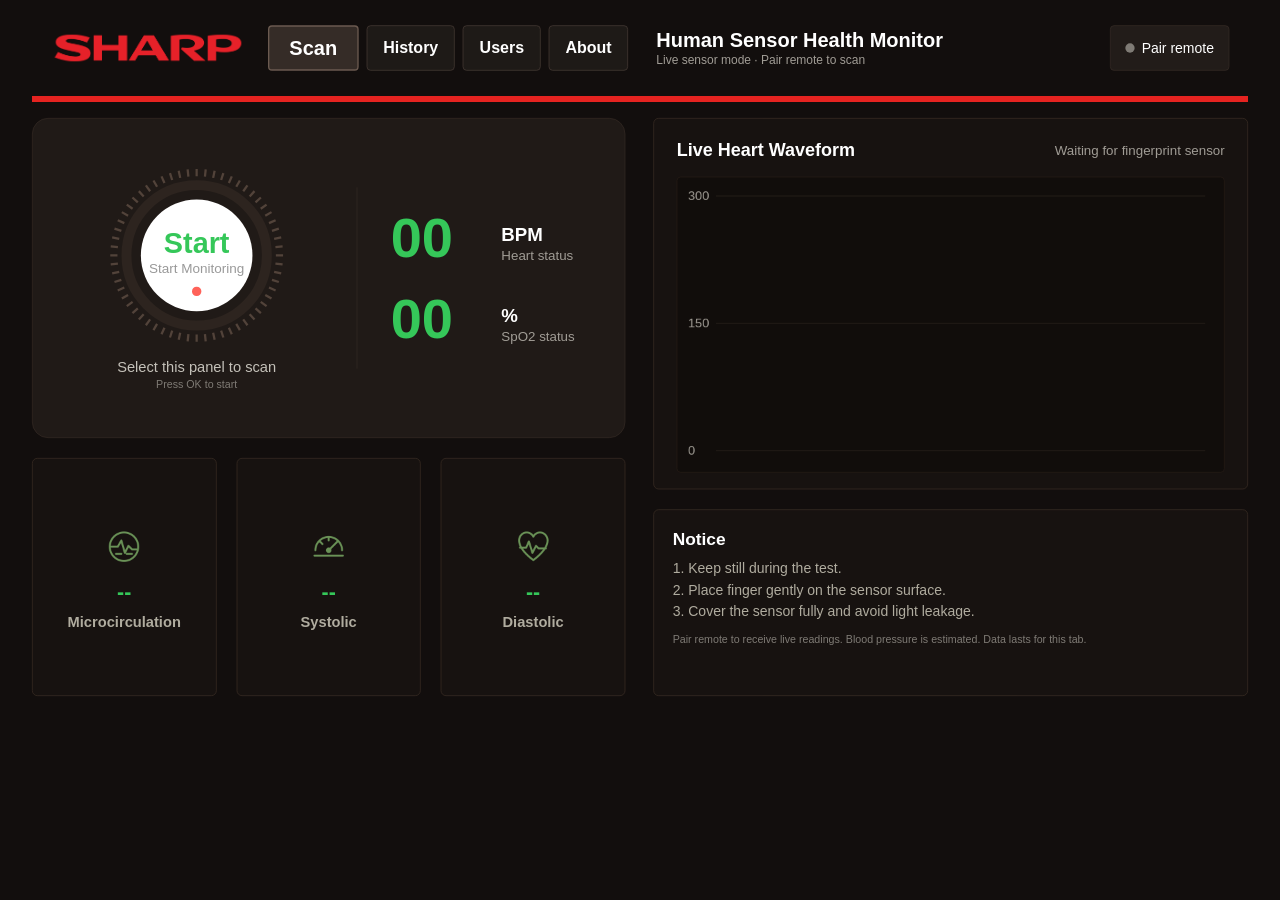
==== commit 2bc23ed4: "Fix TV navigation and lock SHARP branding" ====
--- a/index.html
+++ b/index.html
@@ -1 +1 @@
-<!doctype html><html lang="en"><head><meta charset="utf-8"><meta name="viewport" content="width=device-width,initial-scale=1"><title>Human Health Monitor</title><meta name="description" content="Health sensor dashboard: measurements, pulse waveform, profiles and session reports."><link rel="icon" href="data:image/svg+xml,%3Csvg xmlns='http://www.w3.org/2000/svg' viewBox='0 0 32 32'%3E%3Crect width='32' height='32' rx='8' fill='%230b2430'/%3E%3Cpath d='M4 17h6l3-8 5 15 3-7h7' fill='none' stroke='%235de2c1' stroke-width='3'/%3E%3C/svg%3E"><link rel="stylesheet" href="style.css?v=4"></head><body><div id="stage"><header><button class="logoButton" id="logoButton" aria-label="Choose logo"><img id="brandLogo" src="assets/logo_sharp.png" alt="SHARP"></button><nav><button data-page="monitor" class="active">Scan</button><button data-page="reports">History</button><button data-page="users">Users</button><button data-page="about">About</button></nav><div class="heading"><h1 id="pageTitle">Human Sensor Health Monitor</h1><p id="subtitle">Live sensor mode · Pair remote to scan</p></div><button id="connect" class="connection"><i></i><span id="deviceName">Pair remote</span></button></header><main><section id="monitor" class="page scan"><div class="leftStack"><button class="collect" id="start" aria-label="Start health scan"><div class="ringAction"><div class="ring" id="ring"><svg viewBox="0 0 270 270" aria-hidden="true"><g id="ticks"></g><circle cx="135" cy="135" r="105.3" fill="none" stroke="#2d241f" stroke-width="14.85"/><circle id="progressArc" cx="135" cy="135" r="105.3" fill="none" stroke="#35c759" stroke-width="14.85" stroke-linecap="round" stroke-dasharray="661.619" stroke-dashoffset="661.619" transform="rotate(-90 135 135)"/><circle cx="135" cy="135" r="83.7" fill="white"/></svg><div class="ringText"><strong id="countdown">Start</strong><span id="ringCaption">Start Monitoring</span><i></i></div></div><span id="sessionTitle">Select this panel to scan</span><small id="sessionCopy">Press OK to start</small></div><div class="collectDivider"></div><div class="liveNumbers"><div class="liveRow"><strong id="hr">00</strong><div><b>BPM</b><span>Heart status</span></div></div><div class="liveRow"><strong id="spo">00</strong><div><b>%</b><span>SpO2 status</span></div></div></div></button><div class="bottomCards"><article class="panel"><img src="assets/microcirculation.png" alt=""><strong id="micro">--</strong><b>Microcirculation</b></article><article class="panel" title="Estimated from heart rate, not a measured blood pressure"><img src="assets/pressure.png" alt=""><strong id="sys">--</strong><b>Systolic</b></article><article class="panel" title="Estimated from heart rate, not a measured blood pressure"><img src="assets/hrv.png" alt=""><strong id="dia">--</strong><b>Diastolic</b></article></div></div><div class="rightStack"><article class="panel wavePanel"><div class="waveHead"><h2>Live Heart Waveform</h2><span id="waveLabel">Waiting for fingerprint sensor</span></div><div class="chart"><canvas id="wave" aria-label="Live heart waveform" role="img"></canvas></div></article><article class="panel noticePanel"><h2>Notice</h2><p>1. Keep still during the test.<br>2. Place finger gently on the sensor surface.<br>3. Cover the sensor fully and avoid light leakage.</p><small id="notice" role="status">Pair remote to receive live readings. Blood pressure is estimated. Data lasts for this tab.</small></article></div></section><section id="reports" class="page historyPage" hidden><aside class="panel historyNav" id="historyNav"></aside><div class="panel historyContent"><div class="sectionhead"><div><h2 id="historyHeading">Report</h2><p>Latest 10 full health reports</p></div><button class="gold" id="latestReport">View Latest Report</button></div><div class="historyColumns"><div class="chart historyChart"><h2>Trend Chart</h2><div id="trend"></div></div><div class="chart historyRecords"><h2>Records</h2><div id="history"></div><div id="empty" class="empty">No records yet</div></div></div><div class="historyDesc"><span id="historyDesc">Recent scan measurements and comparisons of core health metrics.</span><button id="download">Export CSV</button></div></div></section><section id="users" class="page usersPage" hidden><article class="panel profilesPanel"><div class="sectionhead"><h2>Family Members</h2><button class="gold" id="addUser">Add User</button></div><div id="userCards"></div></article><article class="panel settingsPanel"><h2>Privacy & Authorization</h2><div class="setting"><span class="settingIcon">♧</span><div><h3>Local Only</h3><p>Profiles and measurements remain in this browser tab. Export reports before closing the tab.</p></div><span class="tag">ON</span></div><div class="setting"><span class="settingIcon">♧</span><div><h3>Family Notifications</h3><p>Family notifications are not available in this web edition.</p></div><span class="tag muted">OFF</span></div><label class="profileLabel">Active user<select id="profile"></select></label></article></section><section id="about" class="page aboutPage" hidden><article class="panel aboutPanel"><div class="aboutBrand"><img src="assets/logo_sharp.png" alt="SHARP"><div><p class="aboutKicker">TV APPLICATION INFORMATION</p><h2>Human Sensor Health Monitor</h2><p>Health measurements and session reporting through a compatible SHARP sensor remote.</p></div></div><div class="aboutGrid"><div><span>Version</span><strong>0.2.0 · TV Native BLE</strong></div><div><span>Release date</span><strong>24 September 2026</strong></div><div><span>Release time</span><strong>15:57 CEST (UTC+02:00)</strong></div><div><span>Author</span><strong>Alexander Jermakov</strong></div></div><div class="aboutFunction"><h3>Main function</h3><p>Connect to a compatible SHARP sensor remote and display heart rate, blood oxygen saturation, microcirculation, estimated blood-pressure values, a live pulse waveform, user profiles, and session history.</p></div><footer>© 2026 Sharp Corporation. All rights reserved.</footer></article></section></main><section id="reportDetail" hidden></section></div><div hidden><span id="date"></span><span id="modeBadge"></span><span id="sessionLabel"></span><span id="sessionMeta"></span><span id="signalLabel"></span><span id="hrv"></span><span id="fatigue"></span><span id="bp"></span><button id="stop"></button></div><dialog id="userDialog"><form id="userForm"><h2>Add profile</h2><label>Name<input name="name" required maxlength="60" autocomplete="off"></label><div class="formrow"><label>Age<input name="age" type="number" min="1" max="120"></label><label>Gender<select name="gender"><option>Not specified</option><option>Female</option><option>Male</option><option>Other</option></select></label></div><div class="formrow"><label>Height (cm)<input name="height" type="number" min="30" max="250"></label><label>Weight (kg)<input name="weight" type="number" min="1" max="350" step="0.1"></label></div><p class="mini">Session only. Closing this tab clears this profile.</p><div class="actions"><button type="button" id="cancelUser">Cancel</button><button class="primary">Create profile</button></div></form></dialog><dialog id="remoteDialog"><h2>Connect remote</h2><p id="remoteHelp">Remotes already authorized for this website appear below.</p><div id="remoteList" class="remoteList"></div><p id="remoteEmpty" class="mini">No saved remote is authorized for this website yet.</p><div class="actions remoteActions"><button id="cancelRemote">Cancel</button><button id="findRemote" class="primary">Find paired or nearby remote</button></div></dialog><dialog id="scanDialog"><h2>Place your finger on the sensor</h2><p>Cover the sensor fully with your finger. Keep still and avoid light leaking around your finger.</p><p>When ready, start the 40-second measurement and keep your finger in place until it finishes.</p><div class="actions"><button id="cancelScan">Cancel</button><button id="confirmScan" class="primary">Start scan</button></div></dialog><dialog id="logoDialog"><h2>Select Logo</h2><div class="logoOptions"><button data-logo="sharp"><img src="assets/logo_sharp.png" alt="SHARP"></button><button data-logo="anycon"><img src="assets/logo_anycon.png" alt="ANYCON"></button></div><button id="closeLogo">Cancel</button></dialog><script src="app.js?v=7"></script></body></html>+<!doctype html><html lang="en"><head><meta charset="utf-8"><meta name="viewport" content="width=device-width,initial-scale=1"><title>Human Health Monitor</title><meta name="description" content="Health sensor dashboard: measurements, pulse waveform, profiles and session reports."><link rel="icon" href="data:image/svg+xml,%3Csvg xmlns='http://www.w3.org/2000/svg' viewBox='0 0 32 32'%3E%3Crect width='32' height='32' rx='8' fill='%230b2430'/%3E%3Cpath d='M4 17h6l3-8 5 15 3-7h7' fill='none' stroke='%235de2c1' stroke-width='3'/%3E%3C/svg%3E"><link rel="stylesheet" href="style.css?v=5"></head><body><div id="stage"><header><div class="brandLogo"><img src="assets/logo_sharp.png" alt="SHARP"></div><nav><button data-page="monitor" class="active">Scan</button><button data-page="reports">History</button><button data-page="users">Users</button><button data-page="about">About</button></nav><div class="heading"><h1 id="pageTitle">Human Sensor Health Monitor</h1><p id="subtitle">Live sensor mode · Pair remote to scan</p></div><button id="connect" class="connection"><i></i><span id="deviceName">Pair remote</span></button></header><main><section id="monitor" class="page scan"><div class="leftStack"><button class="collect" id="start" aria-label="Start health scan"><div class="ringAction"><div class="ring" id="ring"><svg viewBox="0 0 270 270" aria-hidden="true"><g id="ticks"></g><circle cx="135" cy="135" r="105.3" fill="none" stroke="#2d241f" stroke-width="14.85"/><circle id="progressArc" cx="135" cy="135" r="105.3" fill="none" stroke="#35c759" stroke-width="14.85" stroke-linecap="round" stroke-dasharray="661.619" stroke-dashoffset="661.619" transform="rotate(-90 135 135)"/><circle cx="135" cy="135" r="83.7" fill="white"/></svg><div class="ringText"><strong id="countdown">Start</strong><span id="ringCaption">Start Monitoring</span><i></i></div></div><span id="sessionTitle">Select this panel to scan</span><small id="sessionCopy">Press OK to start</small></div><div class="collectDivider"></div><div class="liveNumbers"><div class="liveRow"><strong id="hr">00</strong><div><b>BPM</b><span>Heart status</span></div></div><div class="liveRow"><strong id="spo">00</strong><div><b>%</b><span>SpO2 status</span></div></div></div></button><div class="bottomCards"><article class="panel"><img src="assets/microcirculation.png" alt=""><strong id="micro">--</strong><b>Microcirculation</b></article><article class="panel" title="Estimated from heart rate, not a measured blood pressure"><img src="assets/pressure.png" alt=""><strong id="sys">--</strong><b>Systolic</b></article><article class="panel" title="Estimated from heart rate, not a measured blood pressure"><img src="assets/hrv.png" alt=""><strong id="dia">--</strong><b>Diastolic</b></article></div></div><div class="rightStack"><article class="panel wavePanel"><div class="waveHead"><h2>Live Heart Waveform</h2><span id="waveLabel">Waiting for fingerprint sensor</span></div><div class="chart"><canvas id="wave" aria-label="Live heart waveform" role="img"></canvas></div></article><article class="panel noticePanel"><h2>Notice</h2><p>1. Keep still during the test.<br>2. Place finger gently on the sensor surface.<br>3. Cover the sensor fully and avoid light leakage.</p><small id="notice" role="status">Pair remote to receive live readings. Blood pressure is estimated. Data lasts for this tab.</small></article></div></section><section id="reports" class="page historyPage" hidden><aside class="panel historyNav" id="historyNav"></aside><div class="panel historyContent"><div class="sectionhead"><div><h2 id="historyHeading">Report</h2><p>Latest 10 full health reports</p></div><button class="gold" id="latestReport">View Latest Report</button></div><div class="historyColumns"><div class="chart historyChart"><h2>Trend Chart</h2><div id="trend"></div></div><div class="chart historyRecords"><h2>Records</h2><div id="history"></div><div id="empty" class="empty">No records yet</div></div></div><div class="historyDesc"><span id="historyDesc">Recent scan measurements and comparisons of core health metrics.</span><button id="download">Export CSV</button></div></div></section><section id="users" class="page usersPage" hidden><article class="panel profilesPanel"><div class="sectionhead"><h2>Family Members</h2><button class="gold" id="addUser">Add User</button></div><div id="userCards"></div></article><article class="panel settingsPanel"><h2>Privacy & Authorization</h2><div class="setting"><span class="settingIcon">♧</span><div><h3>Local Only</h3><p>Profiles and measurements remain in this browser tab. Export reports before closing the tab.</p></div><span class="tag">ON</span></div><div class="setting"><span class="settingIcon">♧</span><div><h3>Family Notifications</h3><p>Family notifications are not available in this web edition.</p></div><span class="tag muted">OFF</span></div><label class="profileLabel">Active user<select id="profile"></select></label></article></section><section id="about" class="page aboutPage" hidden><article class="panel aboutPanel"><div class="aboutBrand"><img src="assets/logo_sharp.png" alt="SHARP"><div><p class="aboutKicker">TV APPLICATION INFORMATION</p><h2>Human Sensor Health Monitor</h2><p>Health measurements and session reporting through a compatible SHARP sensor remote.</p></div></div><div class="aboutGrid"><div><span>Version</span><strong>0.2.0 · TV Native BLE</strong></div><div><span>Release date</span><strong>24 September 2026</strong></div><div><span>Release time</span><strong>15:57 CEST (UTC+02:00)</strong></div><div><span>Author</span><strong>Alexander Jermakov</strong></div></div><div class="aboutFunction"><h3>Main function</h3><p>Connect to a compatible SHARP sensor remote and display heart rate, blood oxygen saturation, microcirculation, estimated blood-pressure values, a live pulse waveform, user profiles, and session history.</p></div><footer>© 2026 Sharp Corporation. All rights reserved.</footer></article></section></main><section id="reportDetail" hidden></section></div><div hidden><span id="date"></span><span id="modeBadge"></span><span id="sessionLabel"></span><span id="sessionMeta"></span><span id="signalLabel"></span><span id="hrv"></span><span id="fatigue"></span><span id="bp"></span><button id="stop"></button></div><dialog id="userDialog"><form id="userForm"><h2>Add profile</h2><label>Name<input name="name" required maxlength="60" autocomplete="off"></label><div class="formrow"><label>Age<input name="age" type="number" min="1" max="120"></label><label>Gender<select name="gender"><option>Not specified</option><option>Female</option><option>Male</option><option>Other</option></select></label></div><div class="formrow"><label>Height (cm)<input name="height" type="number" min="30" max="250"></label><label>Weight (kg)<input name="weight" type="number" min="1" max="350" step="0.1"></label></div><p class="mini">Session only. Closing this tab clears this profile.</p><div class="actions"><button type="button" id="cancelUser">Cancel</button><button class="primary">Create profile</button></div></form></dialog><dialog id="remoteDialog"><h2>Connect remote</h2><p id="remoteHelp">Remotes already authorized for this website appear below.</p><div id="remoteList" class="remoteList"></div><p id="remoteEmpty" class="mini">No saved remote is authorized for this website yet.</p><div class="actions remoteActions"><button id="cancelRemote">Cancel</button><button id="findRemote" class="primary">Find paired or nearby remote</button></div></dialog><dialog id="scanDialog"><h2>Place your finger on the sensor</h2><p>Cover the sensor fully with your finger. Keep still and avoid light leaking around your finger.</p><p>When ready, start the 40-second measurement and keep your finger in place until it finishes.</p><div class="actions"><button id="cancelScan">Cancel</button><button id="confirmScan" class="primary">Start scan</button></div></dialog><script src="app.js?v=8"></script></body></html>
--- a/style.css
+++ b/style.css
@@ -1 +1 @@
-*{box-sizing:border-box}:root{color-scheme:dark;--accent:#e52320;--green:#35c759;--bg:#120e0d;--muted:#a09c95}body{margin:0;background:var(--bg);font-family:Roboto,Arial,sans-serif;color:white}#stage{width:1920px;height:1080px;padding:0 48px 36px;transform-origin:top left;position:relative}button,input,select{font:inherit;color:inherit}button{cursor:pointer;border:1px solid #382e28;background:#221c19;border-radius:6px;padding:12px 22px}button:focus-visible{outline:3px solid #fff;outline-offset:2px}button:hover{background:#2c231d}button:disabled{opacity:.4;cursor:default}header{height:153px;display:flex;align-items:center;padding:0 28px;border-bottom:9px solid var(--accent);gap:0}.logoButton{background:transparent;border:0;padding:6px;margin-right:28px}.logoButton img{display:block;width:280px;height:56px;object-fit:contain}nav{display:flex;height:80px;padding:6px;gap:12px;flex-shrink:0}nav button{font-size:24px;font-weight:bold;background:#1e1a17;border-color:#4a3f38;padding:0 24px}nav button:first-child{font-size:30px;padding:0 30px}nav button.active{background:#352c27;border:2px solid #6b5a50}.heading{margin-left:36px;margin-right:20px;min-width:0;flex:1}.heading h1{font-size:30px;white-space:nowrap;margin:0;font-weight:700}.heading p{font-size:18px;color:var(--muted);white-space:nowrap;overflow:hidden;text-overflow:ellipsis;margin:3px 0 0}.connection{display:flex;gap:10px;align-items:center;white-space:nowrap;height:68px;margin-left:14px;font-size:21px}.connection i{width:14px;height:14px;border-radius:50%;background:#7f7b75}.connection.connected i{background:var(--green)}main{margin-top:24px;height:867px}.page{height:100%}.scan{display:grid;grid-template-columns:890px 1fr;gap:42px}.leftStack,.rightStack{display:flex;flex-direction:column;min-height:0}.panel{background:#171210;border:1px solid #3d2f26;border-radius:8px}.collect{height:480px;flex-shrink:0;background:#201a17;border:1px solid #352b25;border-radius:24px;padding:24px 56px;display:flex;align-items:center;text-align:left}.collect:focus-visible{outline:none;border:3px solid var(--green);padding:22px 54px}.collect:hover{background:#201a17}.ringAction{width:380px;flex-shrink:0;display:flex;flex-direction:column;align-items:center}.ring{width:270px;height:270px;position:relative}.ring svg{width:100%;height:100%}.ringText{position:absolute;inset:0;display:flex;align-items:center;justify-content:center;flex-direction:column;gap:4px;padding-top:22px}.ringText strong{font-size:43.2px;line-height:1;color:var(--green)}.ringText span{font-size:20.25px;color:#999}.ringText i{width:13.5px;height:13.5px;background:#ff3b30;border-radius:50%;margin-top:12px;opacity:.8}.scanning .ringText i{animation:blink 1.6s infinite}@keyframes blink{50%{opacity:.05}}.ringAction>span{font-size:22px;color:#c4c1b9;margin-top:20px}.ringAction>small{font-size:16px;color:#7f7b75;margin-top:4px}.collectDivider{width:1px;height:272px;background:#332a24;margin:0 50px;flex-shrink:0}.liveNumbers{flex:1}.liveRow{display:flex;align-items:flex-end}.liveRow+.liveRow{margin-top:28px}.liveRow>strong{font-size:84px;line-height:1.12;color:var(--green);width:150px;flex-shrink:0}.liveRow>div{margin-left:16px;margin-bottom:8px;display:flex;flex-direction:column;white-space:nowrap}.liveRow b{font-size:28px}.liveRow span{font-size:20px;color:var(--muted);margin-top:4px}.bottomCards{display:grid;grid-template-columns:repeat(3,1fr);gap:30px;flex:1;margin-top:30px}.bottomCards article{display:flex;flex-direction:column;align-items:center;justify-content:center;padding:28px 22px 24px}.bottomCards img{width:64px;height:64px;object-fit:contain}.bottomCards strong{font-size:32px;color:var(--green);margin-top:18px}.bottomCards b{font-size:22px;color:#b0ac9f;margin-top:14px}.wavePanel{flex:1;min-height:0;padding:32px 34px 24px;display:flex;flex-direction:column}.waveHead{display:flex;align-items:center;justify-content:space-between;gap:12px}.waveHead h2{font-size:27px;white-space:nowrap;margin:0}.waveHead span{font-size:20px;color:var(--muted);text-align:right}.chart{background:#110d0b;border:1px solid #281e18;border-radius:6px}.wavePanel .chart{flex:1;min-height:0;margin-top:24px;padding:8px}canvas{width:100%;height:100%;display:block}.noticePanel{height:280px;flex-shrink:0;margin-top:30px;padding:28px}.noticePanel h2{font-size:26px;margin:0}.noticePanel p{font-size:21px;color:#b0ac9f;line-height:1.55;margin:12px 0 0}.noticePanel small{display:block;font-size:16px;line-height:1.4;color:#7f7b75;margin-top:14px}h2,h3,p{margin-top:0}.historyPage{display:grid;grid-template-columns:300px 1fr;gap:30px}.historyNav{padding:18px;display:flex;flex-direction:column;gap:16px}.historyNav button{height:72px;font-size:24px;text-align:left;padding:0 24px;font-weight:700}.historyNav button.active{background:#352c27;color:#e8ca85;border-color:#6b5a50}.historyContent{padding:32px;display:flex;flex-direction:column}.sectionhead{display:flex;align-items:center;justify-content:space-between;gap:20px}.sectionhead h2{font-size:30px;margin:0}.historyContent .sectionhead h2{font-size:44px}.sectionhead p{font-size:21px;color:var(--muted);margin:8px 0 0}.gold{background:linear-gradient(135deg,#e8ca85,#c49045);color:#3e2a14;border:0;border-radius:34px;font-size:22px;height:68px;padding:0 32px}.gold:hover{background:linear-gradient(135deg,#eacb88,#cf9b4f)}.historyColumns{display:grid;grid-template-columns:1.1fr .9fr;gap:24px;margin-top:22px;flex:1;min-height:0}.historyColumns>div{padding:28px;display:flex;flex-direction:column;min-height:0}.historyColumns h2{font-size:30px;margin:0 0 16px}.historyDesc{background:#211b15;color:#7d7465;padding:18px 32px;margin-top:20px;font-size:21px;display:flex;align-items:center;gap:20px}.historyDesc span{flex:1}.historyDesc button{font-size:18px}#history{overflow:auto}.record{width:100%;text-align:left;margin-bottom:12px;padding:18px;font-size:23px}.record small{font-size:18px;color:var(--muted);display:block;margin-top:8px}.empty{font-size:24px;color:var(--muted);text-align:center;margin:auto;padding:20px}#trend{height:100%;display:grid;align-items:center}#trend svg{width:100%;height:100%}.usersPage{display:grid;grid-template-columns:1fr 1fr;gap:36px}.profilesPanel,.settingsPanel{padding:34px;overflow:auto}.settingsPanel h2{font-size:30px}.setting{display:flex;align-items:center;gap:18px;padding:22px;margin-top:22px;background:#1b1513;border:1px solid #322720;border-radius:6px}.settingIcon{font-size:42px;color:#c49045}.setting h3{font-size:26px;margin:0}.setting p{font-size:22px;color:var(--muted);line-height:1.4;margin:6px 0 0}.tag{background:#293323;color:#d4e4cd;padding:10px 22px;font-size:19px;border-radius:6px}.muted{background:#201b18;color:#7f7b75}.profileLabel{display:flex;align-items:center;justify-content:space-between;margin-top:30px;font-size:22px;color:var(--muted)}select,input{background:#211a16;border:1px solid #4a3f38;border-radius:6px;padding:12px;font-size:22px}#userCards{margin-top:24px}.usercard{display:flex;align-items:center;gap:22px;padding:25px;margin-bottom:18px;border:1px solid #322720;background:#1b1513;border-radius:6px}.usercard.selected{border-color:#c49045;background:#251d18}.avatar{border-radius:50%;background:#413324;color:#e8ca85;width:72px;height:72px;display:grid;place-items:center;font-size:30px}.usercard h2{font-size:28px;margin:0 0 8px}.usercard p{font-size:20px;color:var(--muted);margin:4px 0}.usercard .userInfo{flex:1}.usercard button{font-size:20px}.usercard .editUser{padding:12px}dialog{background:#171210;color:white;border:1px solid #4a3f38;border-radius:12px;padding:30px;width:520px;max-width:90vw;font-size:18px}dialog::backdrop{background:#000b}dialog h2{font-size:26px}form label{display:grid;gap:8px;margin:16px 0}form input,form select{width:100%;font-size:18px}.formrow{display:grid;grid-template-columns:1fr 1fr;gap:15px}.actions{display:flex;justify-content:flex-end;gap:12px}.primary{background:#c49045;color:#26170b}.mini{font-size:14px;color:var(--muted)}.logoOptions{display:flex;gap:15px;margin:25px 0}.logoOptions img{width:170px;height:50px;object-fit:contain}.remoteList{display:grid;gap:10px;margin:20px 0}.remoteDevice{display:flex;align-items:center;justify-content:space-between;width:100%;text-align:left;padding:16px}.remoteDevice span{display:grid;gap:4px}.remoteDevice small{color:var(--muted)}.remoteDevice b{color:var(--green)}.remoteActions{margin-top:22px;flex-wrap:wrap}#reportDetail{position:absolute;inset:0;background:var(--bg);padding:24px 32px;z-index:3;display:grid;grid-template-columns:1.8fr 1fr;gap:16px}.reportMain,.reportAside{padding:16px;display:flex;flex-direction:column;gap:12px;min-height:0}.reportHeader{display:flex;align-items:center;justify-content:space-between;height:72px;gap:20px}.reportHeader h2{background:#3a3028;font-size:32px;padding:10px 32px;clip-path:polygon(0 0,95% 0,100% 100%,5% 100%);margin:0}.score{background:#24201c;padding:10px 18px;font-size:12px;color:var(--muted)}.score strong{display:block;font-size:24px;color:var(--green)}.reportGauges{display:grid;grid-template-columns:1fr 1fr;gap:20px;height:190px}.reportGauge{display:flex;align-items:center;justify-content:center;gap:18px;background:#1b1513;border:1px solid #322720;border-radius:6px;font-size:26px}.gauge{width:154px;height:154px;border-radius:50%;border:11px solid #35c759;display:flex;flex-direction:column;justify-content:center;align-items:center;color:#35c759;font-size:38px}.gauge small{font-size:18px;color:var(--muted)}.reportTiles{display:grid;grid-template-columns:repeat(4,1fr);gap:8px;height:105px}.tile{border:1px solid #322720;padding:12px;background:#1b1513;display:flex;gap:10px;align-items:center;font-size:16px}.tile img{width:36px;height:36px}.tile strong{display:block;color:var(--green);font-size:24px;margin:8px 0}.reportCharts{display:grid;grid-template-columns:1fr 1fr;gap:12px;flex:1;min-height:0}.reportCharts>div{padding:18px;display:flex;flex-direction:column}.reportCharts h3{font-size:23px;margin:0}.reportCharts svg{width:100%;flex:1;min-height:0}.reportAdvice{height:180px;background:#1b1513;border:1px solid #322720;padding:24px}.reportAdvice h3{font-size:26px}.reportAdvice p{font-size:21px;color:var(--muted);line-height:1.5}.reportAside h2{font-size:26px;margin:0}.reportAside>p{font-size:16px;color:var(--muted);margin:0}.overall{height:110px;border:1px solid #322720;background:#1b1513;padding:20px;display:flex;justify-content:space-between;align-items:center;font-size:22px}.overall strong{font-size:32px;color:var(--green)}.miniCharts{display:grid;grid-template-columns:1fr 1fr;grid-template-rows:repeat(3,1fr);gap:10px;flex:1;min-height:0}.miniChart{padding:12px;border:1px solid #322720;background:#1b1513;display:flex;flex-direction:column}.miniChart h3{font-size:18px;margin:0;display:flex;justify-content:space-between}.miniChart h3 span{font-size:12px;color:#c49045}.miniChart svg{width:100%;flex:1;min-height:0}.miniValues{display:flex;justify-content:space-between;font-size:12px;color:var(--muted)}.miniValues strong{display:block;font-size:20px;color:var(--green)}.aboutPage{display:grid;place-items:center;padding:12px 72px 36px}.aboutPanel{width:100%;max-width:1450px;padding:54px 64px;display:flex;flex-direction:column;gap:38px;background:linear-gradient(145deg,#1d1714,#120e0d)}.aboutBrand{display:flex;align-items:center;gap:56px;padding-bottom:34px;border-bottom:2px solid var(--accent)}.aboutBrand img{width:360px;height:84px;object-fit:contain}.aboutBrand h2{font-size:46px;margin:4px 0 10px}.aboutBrand>div>p:last-child{font-size:22px;color:var(--muted);margin:0;line-height:1.45}.aboutKicker{font-size:17px;letter-spacing:.16em;color:var(--accent);font-weight:700;margin:0}.aboutGrid{display:grid;grid-template-columns:1fr 1fr;gap:22px}.aboutGrid>div{display:flex;align-items:center;justify-content:space-between;gap:24px;background:#211a17;border:1px solid #40332c;border-radius:8px;padding:24px 28px}.aboutGrid span{font-size:20px;color:var(--muted)}.aboutGrid strong{font-size:23px;text-align:right}.aboutFunction{background:#15100e;border-left:6px solid var(--green);padding:26px 32px}.aboutFunction h3{font-size:28px;margin:0 0 12px}.aboutFunction p{font-size:21px;color:#c2bdb5;line-height:1.55;margin:0}.aboutPanel footer{font-size:19px;color:#a09c95;text-align:center;padding-top:8px}[hidden]{display:none!important}@media(prefers-reduced-motion:reduce){*{animation:none!important}}@media(max-width:849px){#stage{width:100%;height:auto;padding:0 16px 24px}header{height:auto;min-height:125px;flex-wrap:wrap;padding:16px 0;gap:12px;border-bottom-width:4px}.logoButton{margin-right:10px;padding:0}.logoButton img{width:140px;height:28px}nav{height:46px;padding:0;gap:6px}nav button,nav button:first-child{font-size:16px;padding:0 15px}.heading{margin:0;order:3;width:100%;flex:auto}.heading h1{font-size:22px}.heading p{font-size:14px}.connection{margin:0;margin-left:auto;height:40px;font-size:13px;padding:8px}.connection i{width:9px;height:9px}main{height:auto;margin-top:18px}.scan{grid-template-columns:1fr;gap:20px}.collect{height:330px;padding:18px;justify-content:center}.collect:focus-visible{padding:16px}.ringAction{width:48%;}.ring{width:190px;height:190px}.ringText{padding-top:14px;gap:3px}.ringText strong{font-size:30px}.ringText span{font-size:14px}.ringText i{width:9px;height:9px;margin-top:8px}.ringAction>span{font-size:15px;margin-top:12px}.ringAction>small{font-size:13px}.collectDivider{height:190px;margin:0 20px}.liveRow>strong{font-size:48px;width:80px}.liveRow>div{margin-left:8px}.liveRow b{font-size:20px}.liveRow span{font-size:13px}.bottomCards{gap:12px;margin-top:16px;height:170px}.bottomCards article{padding:16px 6px}.bottomCards img{width:42px;height:42px}.bottomCards strong{font-size:24px;margin-top:10px}.bottomCards b{font-size:14px;margin-top:10px}.wavePanel{height:340px;flex:none;padding:20px}.waveHead h2{font-size:19px}.waveHead span{font-size:13px}.wavePanel .chart{margin-top:16px}.noticePanel{height:auto;margin-top:16px;padding:20px}.noticePanel h2{font-size:22px}.noticePanel p{font-size:16px}.noticePanel small{font-size:13px}.historyPage{grid-template-columns:1fr;gap:16px}.historyNav{display:flex;flex-direction:row;overflow:auto;padding:10px;gap:8px}.historyNav button{font-size:14px;white-space:nowrap;height:44px;padding:0 15px}.historyContent{padding:18px}.historyContent .sectionhead h2{font-size:26px}.sectionhead p{font-size:14px}.gold{font-size:14px;height:44px;padding:0 18px}.historyColumns{grid-template-columns:1fr}.historyColumns>div{padding:16px;min-height:220px}.historyColumns h2{font-size:22px}.historyDesc{padding:14px;font-size:14px;flex-wrap:wrap}.historyDesc button{font-size:14px}.record{font-size:17px}.record small{font-size:14px}.usersPage{grid-template-columns:1fr;gap:16px}.profilesPanel,.settingsPanel{padding:20px}.sectionhead h2,.settingsPanel h2{font-size:24px}.usercard{padding:14px;gap:12px}.avatar{width:44px;height:44px;font-size:24px}.usercard h2{font-size:21px}.usercard p{font-size:14px}.usercard button{font-size:14px;padding:10px}.setting{padding:14px;gap:12px}.setting h3{font-size:20px}.setting p{font-size:15px}.settingIcon{font-size:28px}.tag{padding:6px 12px;font-size:14px}.profileLabel,select{font-size:16px}#reportDetail{position:fixed;overflow:auto;grid-template-columns:1fr;padding:16px;display:block}.reportHeader h2{font-size:19px;padding:10px}.reportHeader button{font-size:14px;padding:10px}.score{font-size:10px;padding:8px}.reportGauges{height:140px;gap:10px}.gauge{width:100px;height:100px;font-size:28px;border-width:7px}.reportGauge{gap:8px;font-size:17px}.gauge small{font-size:14px}.reportTiles{height:auto;grid-template-columns:1fr 1fr}.reportCharts{min-height:200px}.reportCharts h3{font-size:17px}.reportAdvice{height:auto;padding:16px}.reportAdvice h3{font-size:20px}.reportAdvice p{font-size:15px}.reportAside{margin-top:16px}.miniCharts{grid-template-rows:repeat(3,220px)}.reportHeader{gap:6px}.profileLabel{gap:12px}}@media(max-width:430px){.connection{order:4;margin-left:0}.collect{height:280px;padding:10px}.ring{width:145px;height:145px}.ringText strong{font-size:23px}.ringText span{font-size:11px}.ringText i{width:7px;height:7px;margin-top:3px}.ringText{padding-top:10px}.ringAction>span{font-size:13px}.collectDivider{margin:0 10px}.liveRow>strong{font-size:37px;width:56px}.liveRow b{font-size:17px}.liveRow span{font-size:11px}.bottomCards b{font-size:12px}.reportGauge{font-size:13px}.gauge{width:80px;height:80px;font-size:22px}}+*{box-sizing:border-box}:root{color-scheme:dark;--accent:#e52320;--green:#35c759;--bg:#120e0d;--muted:#a09c95}body{margin:0;background:var(--bg);font-family:Roboto,Arial,sans-serif;color:white}#stage{width:1920px;height:1080px;padding:0 48px 36px;transform-origin:top left;position:relative}button,input,select{font:inherit;color:inherit}button{cursor:pointer;border:1px solid #382e28;background:#221c19;border-radius:6px;padding:12px 22px}button:focus-visible{outline:3px solid #fff;outline-offset:2px}button:hover{background:#2c231d}button:disabled{opacity:.4;cursor:default}header{height:153px;display:flex;align-items:center;padding:0 28px;border-bottom:9px solid var(--accent);gap:0}.brandLogo{padding:6px;margin-right:28px;flex-shrink:0}.brandLogo img{display:block;width:280px;height:56px;object-fit:contain}nav{display:flex;height:80px;padding:6px;gap:12px;flex-shrink:0}nav button{font-size:24px;font-weight:bold;background:#1e1a17;border-color:#4a3f38;padding:0 24px}nav button:first-child{font-size:30px;padding:0 30px}nav button.active{background:#352c27;border:2px solid #6b5a50}.heading{margin-left:36px;margin-right:20px;min-width:0;flex:1}.heading h1{font-size:30px;white-space:nowrap;margin:0;font-weight:700}.heading p{font-size:18px;color:var(--muted);white-space:nowrap;overflow:hidden;text-overflow:ellipsis;margin:3px 0 0}.connection{display:flex;gap:10px;align-items:center;white-space:nowrap;height:68px;margin-left:14px;font-size:21px}.connection i{width:14px;height:14px;border-radius:50%;background:#7f7b75}.connection.connected i{background:var(--green)}main{margin-top:24px;height:867px}.page{height:100%}.scan{display:grid;grid-template-columns:890px 1fr;gap:42px}.leftStack,.rightStack{display:flex;flex-direction:column;min-height:0}.panel{background:#171210;border:1px solid #3d2f26;border-radius:8px}.collect{height:480px;flex-shrink:0;background:#201a17;border:1px solid #352b25;border-radius:24px;padding:24px 56px;display:flex;align-items:center;text-align:left}.collect:focus-visible{outline:none;border:3px solid var(--green);padding:22px 54px}.collect:hover{background:#201a17}.ringAction{width:380px;flex-shrink:0;display:flex;flex-direction:column;align-items:center}.ring{width:270px;height:270px;position:relative}.ring svg{width:100%;height:100%}.ringText{position:absolute;inset:0;display:flex;align-items:center;justify-content:center;flex-direction:column;gap:4px;padding-top:22px}.ringText strong{font-size:43.2px;line-height:1;color:var(--green)}.ringText span{font-size:20.25px;color:#999}.ringText i{width:13.5px;height:13.5px;background:#ff3b30;border-radius:50%;margin-top:12px;opacity:.8}.scanning .ringText i{animation:blink 1.6s infinite}@keyframes blink{50%{opacity:.05}}.ringAction>span{font-size:22px;color:#c4c1b9;margin-top:20px}.ringAction>small{font-size:16px;color:#7f7b75;margin-top:4px}.collectDivider{width:1px;height:272px;background:#332a24;margin:0 50px;flex-shrink:0}.liveNumbers{flex:1}.liveRow{display:flex;align-items:flex-end}.liveRow+.liveRow{margin-top:28px}.liveRow>strong{font-size:84px;line-height:1.12;color:var(--green);width:150px;flex-shrink:0}.liveRow>div{margin-left:16px;margin-bottom:8px;display:flex;flex-direction:column;white-space:nowrap}.liveRow b{font-size:28px}.liveRow span{font-size:20px;color:var(--muted);margin-top:4px}.bottomCards{display:grid;grid-template-columns:repeat(3,1fr);gap:30px;flex:1;margin-top:30px}.bottomCards article{display:flex;flex-direction:column;align-items:center;justify-content:center;padding:28px 22px 24px}.bottomCards img{width:64px;height:64px;object-fit:contain}.bottomCards strong{font-size:32px;color:var(--green);margin-top:18px}.bottomCards b{font-size:22px;color:#b0ac9f;margin-top:14px}.wavePanel{flex:1;min-height:0;padding:32px 34px 24px;display:flex;flex-direction:column}.waveHead{display:flex;align-items:center;justify-content:space-between;gap:12px}.waveHead h2{font-size:27px;white-space:nowrap;margin:0}.waveHead span{font-size:20px;color:var(--muted);text-align:right}.chart{background:#110d0b;border:1px solid #281e18;border-radius:6px}.wavePanel .chart{flex:1;min-height:0;margin-top:24px;padding:8px}canvas{width:100%;height:100%;display:block}.noticePanel{height:280px;flex-shrink:0;margin-top:30px;padding:28px}.noticePanel h2{font-size:26px;margin:0}.noticePanel p{font-size:21px;color:#b0ac9f;line-height:1.55;margin:12px 0 0}.noticePanel small{display:block;font-size:16px;line-height:1.4;color:#7f7b75;margin-top:14px}h2,h3,p{margin-top:0}.historyPage{display:grid;grid-template-columns:300px 1fr;gap:30px}.historyNav{padding:18px;display:flex;flex-direction:column;gap:16px}.historyNav button{height:72px;font-size:24px;text-align:left;padding:0 24px;font-weight:700}.historyNav button.active{background:#352c27;color:#e8ca85;border-color:#6b5a50}.historyContent{padding:32px;display:flex;flex-direction:column}.sectionhead{display:flex;align-items:center;justify-content:space-between;gap:20px}.sectionhead h2{font-size:30px;margin:0}.historyContent .sectionhead h2{font-size:44px}.sectionhead p{font-size:21px;color:var(--muted);margin:8px 0 0}.gold{background:linear-gradient(135deg,#e8ca85,#c49045);color:#3e2a14;border:0;border-radius:34px;font-size:22px;height:68px;padding:0 32px}.gold:hover{background:linear-gradient(135deg,#eacb88,#cf9b4f)}.historyColumns{display:grid;grid-template-columns:1.1fr .9fr;gap:24px;margin-top:22px;flex:1;min-height:0}.historyColumns>div{padding:28px;display:flex;flex-direction:column;min-height:0}.historyColumns h2{font-size:30px;margin:0 0 16px}.historyDesc{background:#211b15;color:#7d7465;padding:18px 32px;margin-top:20px;font-size:21px;display:flex;align-items:center;gap:20px}.historyDesc span{flex:1}.historyDesc button{font-size:18px}#history{overflow:auto}.record{width:100%;text-align:left;margin-bottom:12px;padding:18px;font-size:23px}.record small{font-size:18px;color:var(--muted);display:block;margin-top:8px}.empty{font-size:24px;color:var(--muted);text-align:center;margin:auto;padding:20px}#trend{height:100%;display:grid;align-items:center}#trend svg{width:100%;height:100%}.usersPage{display:grid;grid-template-columns:1fr 1fr;gap:36px}.profilesPanel,.settingsPanel{padding:34px;overflow:auto}.settingsPanel h2{font-size:30px}.setting{display:flex;align-items:center;gap:18px;padding:22px;margin-top:22px;background:#1b1513;border:1px solid #322720;border-radius:6px}.settingIcon{font-size:42px;color:#c49045}.setting h3{font-size:26px;margin:0}.setting p{font-size:22px;color:var(--muted);line-height:1.4;margin:6px 0 0}.tag{background:#293323;color:#d4e4cd;padding:10px 22px;font-size:19px;border-radius:6px}.muted{background:#201b18;color:#7f7b75}.profileLabel{display:flex;align-items:center;justify-content:space-between;margin-top:30px;font-size:22px;color:var(--muted)}select,input{background:#211a16;border:1px solid #4a3f38;border-radius:6px;padding:12px;font-size:22px}#userCards{margin-top:24px}.usercard{display:flex;align-items:center;gap:22px;padding:25px;margin-bottom:18px;border:1px solid #322720;background:#1b1513;border-radius:6px}.usercard.selected{border-color:#c49045;background:#251d18}.avatar{border-radius:50%;background:#413324;color:#e8ca85;width:72px;height:72px;display:grid;place-items:center;font-size:30px}.usercard h2{font-size:28px;margin:0 0 8px}.usercard p{font-size:20px;color:var(--muted);margin:4px 0}.usercard .userInfo{flex:1}.usercard button{font-size:20px}.usercard .editUser{padding:12px}dialog{background:#171210;color:white;border:1px solid #4a3f38;border-radius:12px;padding:30px;width:520px;max-width:90vw;font-size:18px}dialog::backdrop{background:#000b}dialog h2{font-size:26px}form label{display:grid;gap:8px;margin:16px 0}form input,form select{width:100%;font-size:18px}.formrow{display:grid;grid-template-columns:1fr 1fr;gap:15px}.actions{display:flex;justify-content:flex-end;gap:12px}.primary{background:#c49045;color:#26170b}.mini{font-size:14px;color:var(--muted)}.logoOptions{display:flex;gap:15px;margin:25px 0}.logoOptions img{width:170px;height:50px;object-fit:contain}.remoteList{display:grid;gap:10px;margin:20px 0}.remoteDevice{display:flex;align-items:center;justify-content:space-between;width:100%;text-align:left;padding:16px}.remoteDevice span{display:grid;gap:4px}.remoteDevice small{color:var(--muted)}.remoteDevice b{color:var(--green)}.remoteActions{margin-top:22px;flex-wrap:wrap}#reportDetail{position:absolute;inset:0;background:var(--bg);padding:24px 32px;z-index:3;display:grid;grid-template-columns:1.8fr 1fr;gap:16px}.reportMain,.reportAside{padding:16px;display:flex;flex-direction:column;gap:12px;min-height:0}.reportHeader{display:flex;align-items:center;justify-content:space-between;height:72px;gap:20px}.reportHeader h2{background:#3a3028;font-size:32px;padding:10px 32px;clip-path:polygon(0 0,95% 0,100% 100%,5% 100%);margin:0}.score{background:#24201c;padding:10px 18px;font-size:12px;color:var(--muted)}.score strong{display:block;font-size:24px;color:var(--green)}.reportGauges{display:grid;grid-template-columns:1fr 1fr;gap:20px;height:190px}.reportGauge{display:flex;align-items:center;justify-content:center;gap:18px;background:#1b1513;border:1px solid #322720;border-radius:6px;font-size:26px}.gauge{width:154px;height:154px;border-radius:50%;border:11px solid #35c759;display:flex;flex-direction:column;justify-content:center;align-items:center;color:#35c759;font-size:38px}.gauge small{font-size:18px;color:var(--muted)}.reportTiles{display:grid;grid-template-columns:repeat(4,1fr);gap:8px;height:105px}.tile{border:1px solid #322720;padding:12px;background:#1b1513;display:flex;gap:10px;align-items:center;font-size:16px}.tile img{width:36px;height:36px}.tile strong{display:block;color:var(--green);font-size:24px;margin:8px 0}.reportCharts{display:grid;grid-template-columns:1fr 1fr;gap:12px;flex:1;min-height:0}.reportCharts>div{padding:18px;display:flex;flex-direction:column}.reportCharts h3{font-size:23px;margin:0}.reportCharts svg{width:100%;flex:1;min-height:0}.reportAdvice{height:180px;background:#1b1513;border:1px solid #322720;padding:24px}.reportAdvice h3{font-size:26px}.reportAdvice p{font-size:21px;color:var(--muted);line-height:1.5}.reportAside h2{font-size:26px;margin:0}.reportAside>p{font-size:16px;color:var(--muted);margin:0}.overall{height:110px;border:1px solid #322720;background:#1b1513;padding:20px;display:flex;justify-content:space-between;align-items:center;font-size:22px}.overall strong{font-size:32px;color:var(--green)}.miniCharts{display:grid;grid-template-columns:1fr 1fr;grid-template-rows:repeat(3,1fr);gap:10px;flex:1;min-height:0}.miniChart{padding:12px;border:1px solid #322720;background:#1b1513;display:flex;flex-direction:column}.miniChart h3{font-size:18px;margin:0;display:flex;justify-content:space-between}.miniChart h3 span{font-size:12px;color:#c49045}.miniChart svg{width:100%;flex:1;min-height:0}.miniValues{display:flex;justify-content:space-between;font-size:12px;color:var(--muted)}.miniValues strong{display:block;font-size:20px;color:var(--green)}.aboutPage{display:grid;place-items:center;padding:12px 72px 36px}.aboutPanel{width:100%;max-width:1450px;padding:54px 64px;display:flex;flex-direction:column;gap:38px;background:linear-gradient(145deg,#1d1714,#120e0d)}.aboutBrand{display:flex;align-items:center;gap:56px;padding-bottom:34px;border-bottom:2px solid var(--accent)}.aboutBrand img{width:360px;height:84px;object-fit:contain}.aboutBrand h2{font-size:46px;margin:4px 0 10px}.aboutBrand>div>p:last-child{font-size:22px;color:var(--muted);margin:0;line-height:1.45}.aboutKicker{font-size:17px;letter-spacing:.16em;color:var(--accent);font-weight:700;margin:0}.aboutGrid{display:grid;grid-template-columns:1fr 1fr;gap:22px}.aboutGrid>div{display:flex;align-items:center;justify-content:space-between;gap:24px;background:#211a17;border:1px solid #40332c;border-radius:8px;padding:24px 28px}.aboutGrid span{font-size:20px;color:var(--muted)}.aboutGrid strong{font-size:23px;text-align:right}.aboutFunction{background:#15100e;border-left:6px solid var(--green);padding:26px 32px}.aboutFunction h3{font-size:28px;margin:0 0 12px}.aboutFunction p{font-size:21px;color:#c2bdb5;line-height:1.55;margin:0}.aboutPanel footer{font-size:19px;color:#a09c95;text-align:center;padding-top:8px}[hidden]{display:none!important}@media(prefers-reduced-motion:reduce){*{animation:none!important}}@media(max-width:849px){#stage{width:100%;height:auto;padding:0 16px 24px}header{height:auto;min-height:125px;flex-wrap:wrap;padding:16px 0;gap:12px;border-bottom-width:4px}.brandLogo{margin-right:10px;padding:0}.brandLogo img{width:140px;height:28px}nav{height:46px;padding:0;gap:6px}nav button,nav button:first-child{font-size:16px;padding:0 15px}.heading{margin:0;order:3;width:100%;flex:auto}.heading h1{font-size:22px}.heading p{font-size:14px}.connection{margin:0;margin-left:auto;height:40px;font-size:13px;padding:8px}.connection i{width:9px;height:9px}main{height:auto;margin-top:18px}.scan{grid-template-columns:1fr;gap:20px}.collect{height:330px;padding:18px;justify-content:center}.collect:focus-visible{padding:16px}.ringAction{width:48%;}.ring{width:190px;height:190px}.ringText{padding-top:14px;gap:3px}.ringText strong{font-size:30px}.ringText span{font-size:14px}.ringText i{width:9px;height:9px;margin-top:8px}.ringAction>span{font-size:15px;margin-top:12px}.ringAction>small{font-size:13px}.collectDivider{height:190px;margin:0 20px}.liveRow>strong{font-size:48px;width:80px}.liveRow>div{margin-left:8px}.liveRow b{font-size:20px}.liveRow span{font-size:13px}.bottomCards{gap:12px;margin-top:16px;height:170px}.bottomCards article{padding:16px 6px}.bottomCards img{width:42px;height:42px}.bottomCards strong{font-size:24px;margin-top:10px}.bottomCards b{font-size:14px;margin-top:10px}.wavePanel{height:340px;flex:none;padding:20px}.waveHead h2{font-size:19px}.waveHead span{font-size:13px}.wavePanel .chart{margin-top:16px}.noticePanel{height:auto;margin-top:16px;padding:20px}.noticePanel h2{font-size:22px}.noticePanel p{font-size:16px}.noticePanel small{font-size:13px}.historyPage{grid-template-columns:1fr;gap:16px}.historyNav{display:flex;flex-direction:row;overflow:auto;padding:10px;gap:8px}.historyNav button{font-size:14px;white-space:nowrap;height:44px;padding:0 15px}.historyContent{padding:18px}.historyContent .sectionhead h2{font-size:26px}.sectionhead p{font-size:14px}.gold{font-size:14px;height:44px;padding:0 18px}.historyColumns{grid-template-columns:1fr}.historyColumns>div{padding:16px;min-height:220px}.historyColumns h2{font-size:22px}.historyDesc{padding:14px;font-size:14px;flex-wrap:wrap}.historyDesc button{font-size:14px}.record{font-size:17px}.record small{font-size:14px}.usersPage{grid-template-columns:1fr;gap:16px}.profilesPanel,.settingsPanel{padding:20px}.sectionhead h2,.settingsPanel h2{font-size:24px}.usercard{padding:14px;gap:12px}.avatar{width:44px;height:44px;font-size:24px}.usercard h2{font-size:21px}.usercard p{font-size:14px}.usercard button{font-size:14px;padding:10px}.setting{padding:14px;gap:12px}.setting h3{font-size:20px}.setting p{font-size:15px}.settingIcon{font-size:28px}.tag{padding:6px 12px;font-size:14px}.profileLabel,select{font-size:16px}#reportDetail{position:fixed;overflow:auto;grid-template-columns:1fr;padding:16px;display:block}.reportHeader h2{font-size:19px;padding:10px}.reportHeader button{font-size:14px;padding:10px}.score{font-size:10px;padding:8px}.reportGauges{height:140px;gap:10px}.gauge{width:100px;height:100px;font-size:28px;border-width:7px}.reportGauge{gap:8px;font-size:17px}.gauge small{font-size:14px}.reportTiles{height:auto;grid-template-columns:1fr 1fr}.reportCharts{min-height:200px}.reportCharts h3{font-size:17px}.reportAdvice{height:auto;padding:16px}.reportAdvice h3{font-size:20px}.reportAdvice p{font-size:15px}.reportAside{margin-top:16px}.miniCharts{grid-template-rows:repeat(3,220px)}.reportHeader{gap:6px}.profileLabel{gap:12px}}@media(max-width:430px){.connection{order:4;margin-left:0}.collect{height:280px;padding:10px}.ring{width:145px;height:145px}.ringText strong{font-size:23px}.ringText span{font-size:11px}.ringText i{width:7px;height:7px;margin-top:3px}.ringText{padding-top:10px}.ringAction>span{font-size:13px}.collectDivider{margin:0 10px}.liveRow>strong{font-size:37px;width:56px}.liveRow b{font-size:17px}.liveRow span{font-size:11px}.bottomCards b{font-size:12px}.reportGauge{font-size:13px}.gauge{width:80px;height:80px;font-size:22px}}
